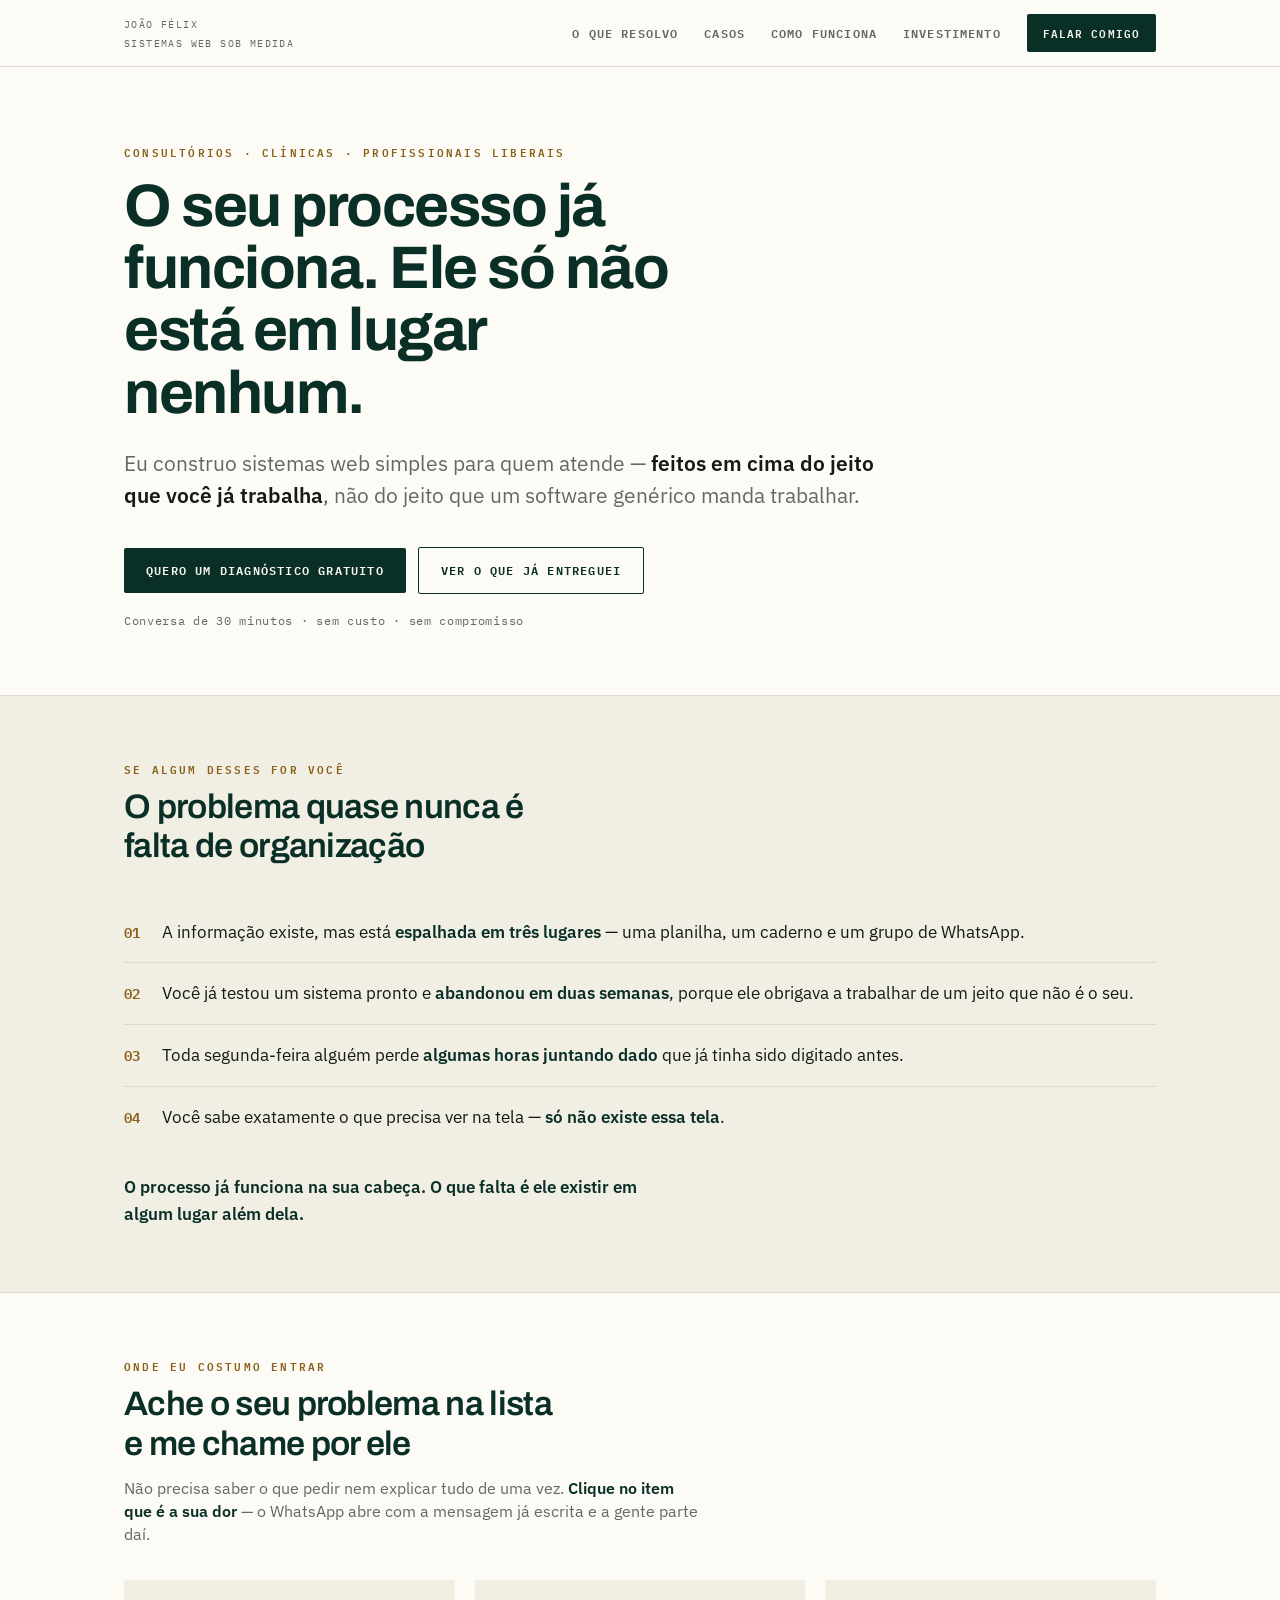
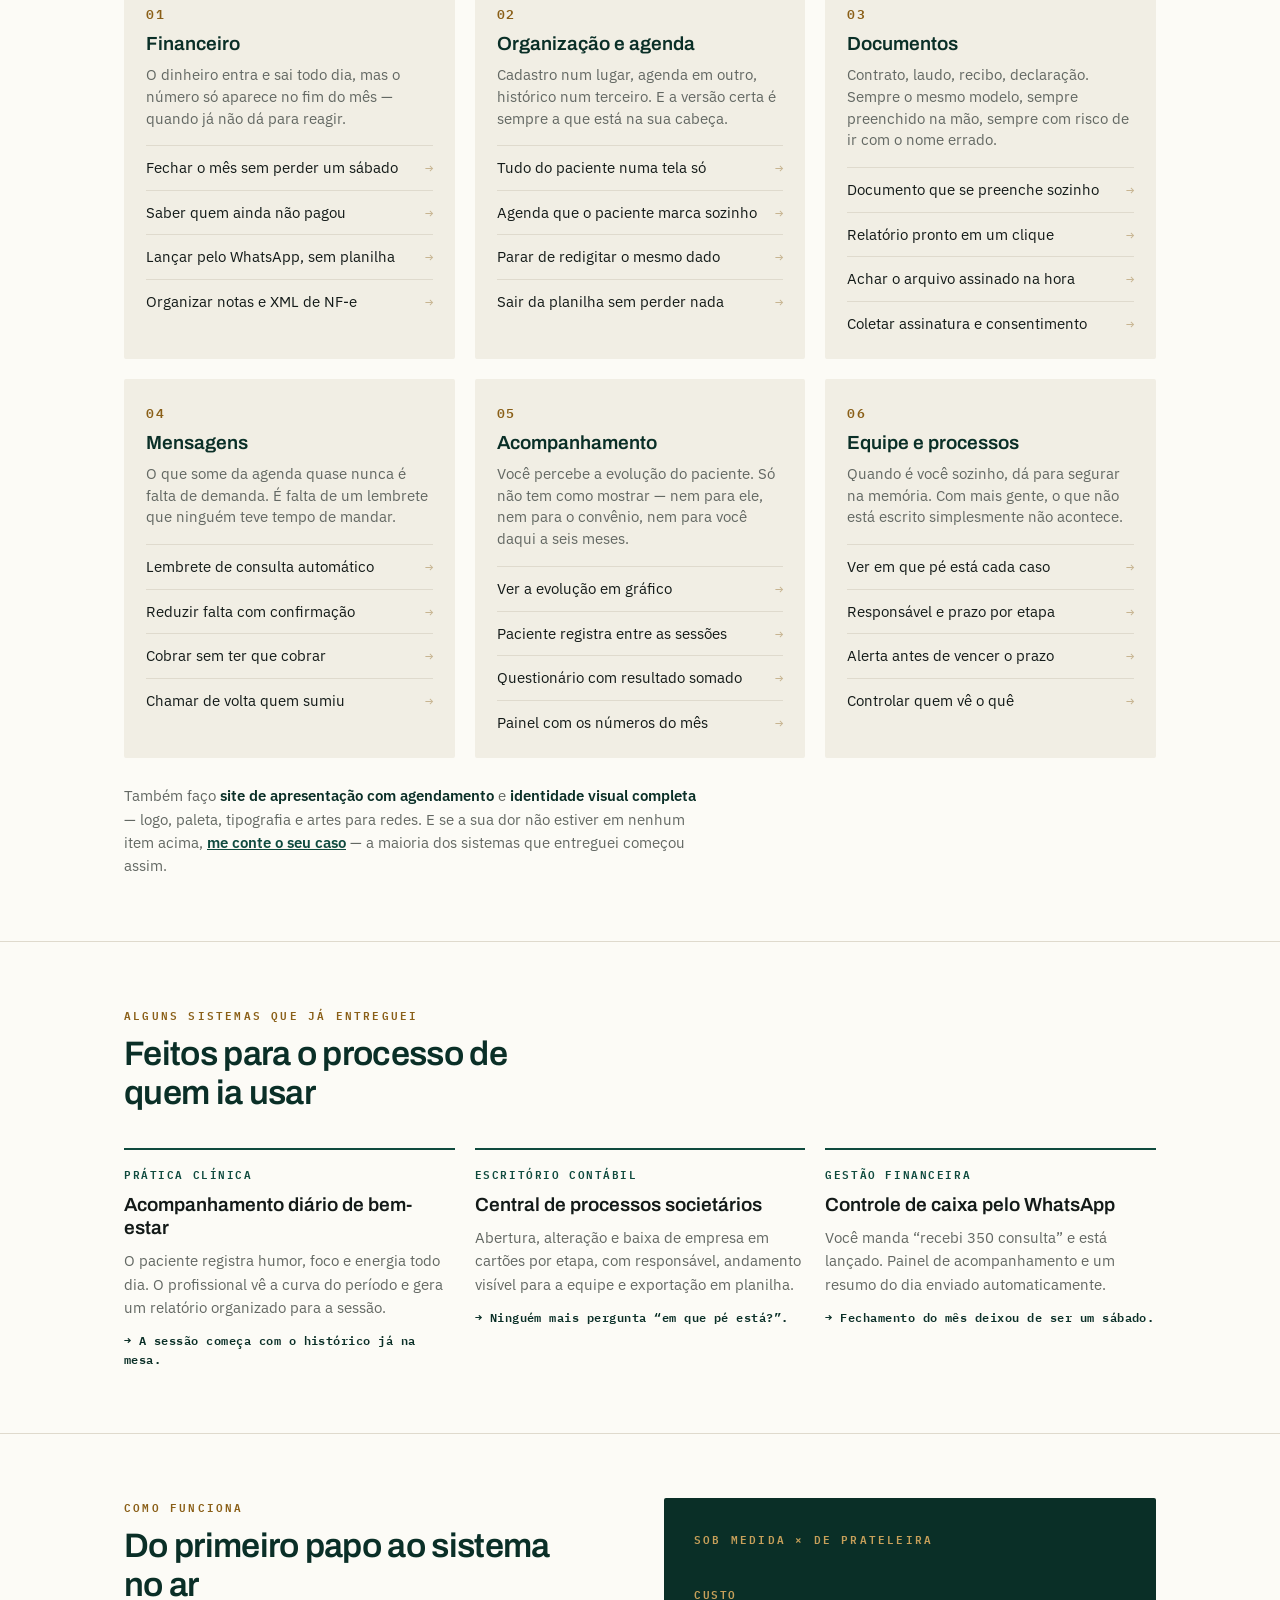
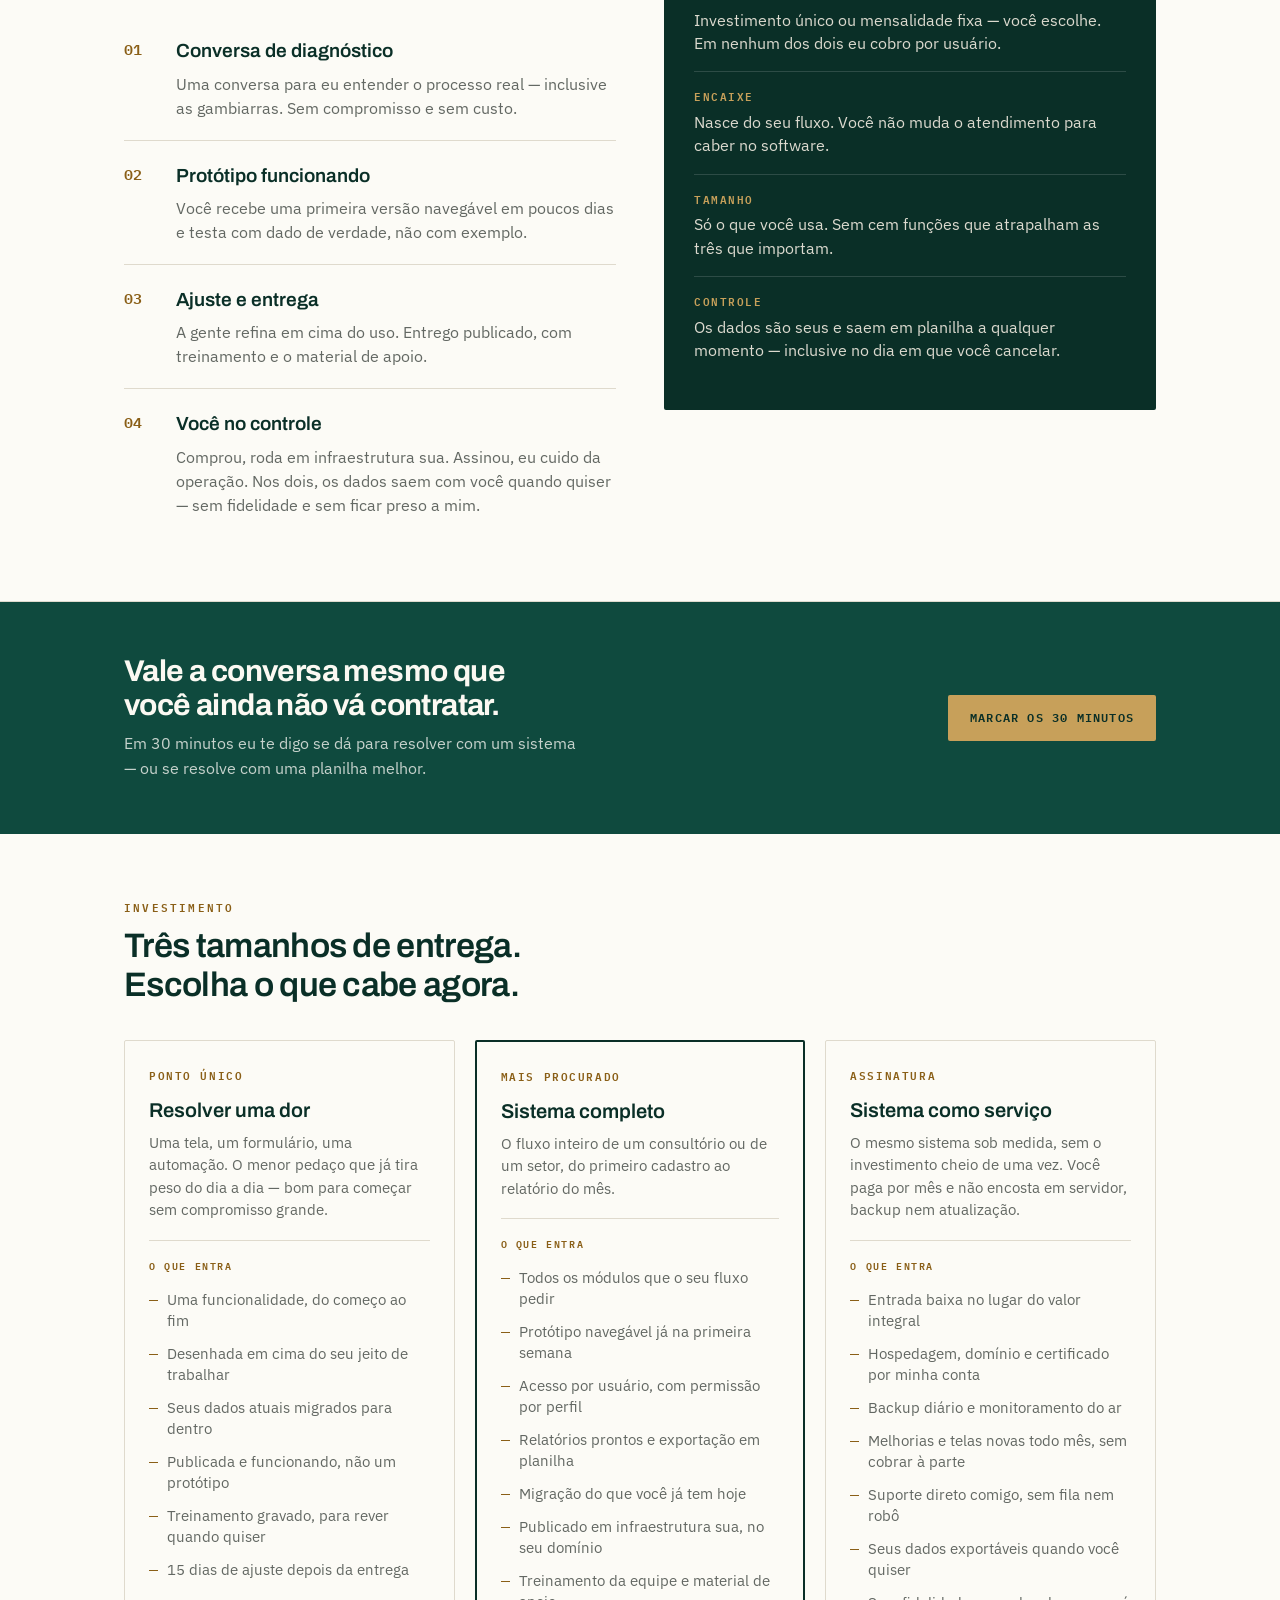
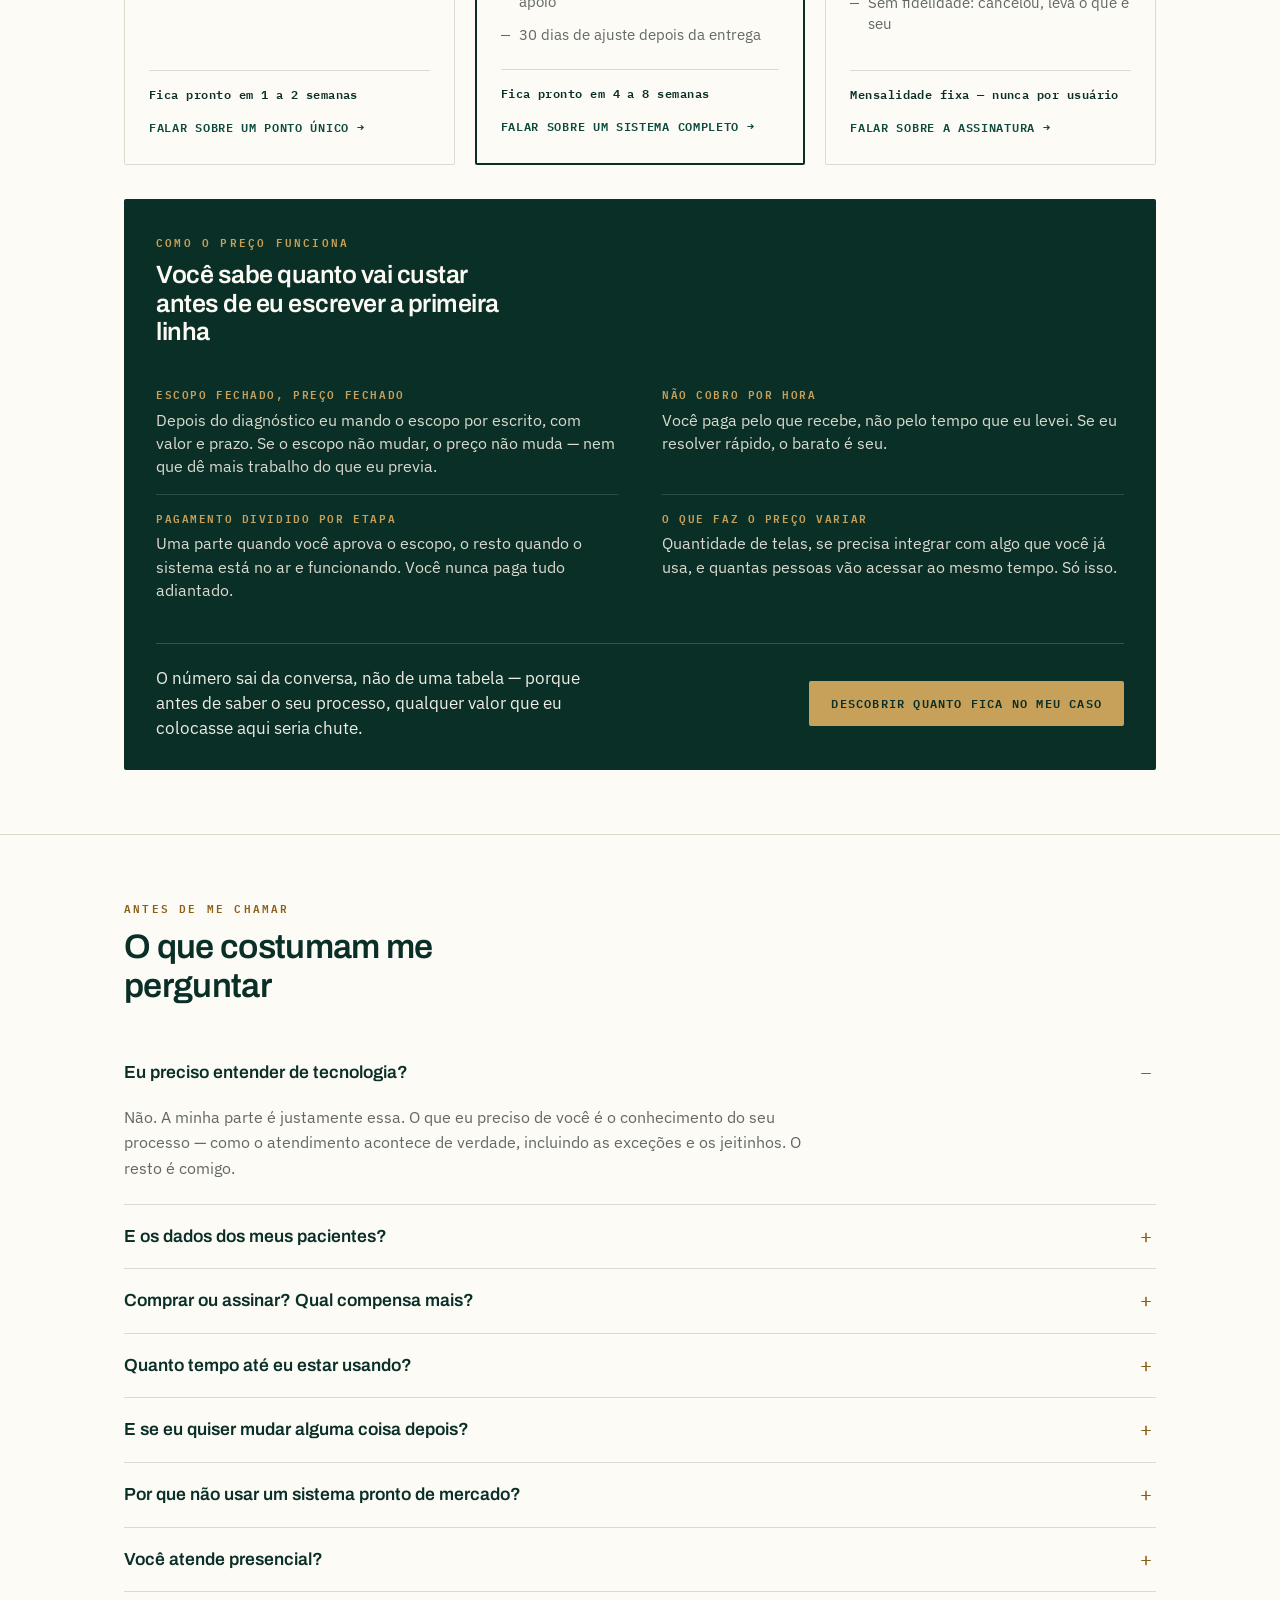
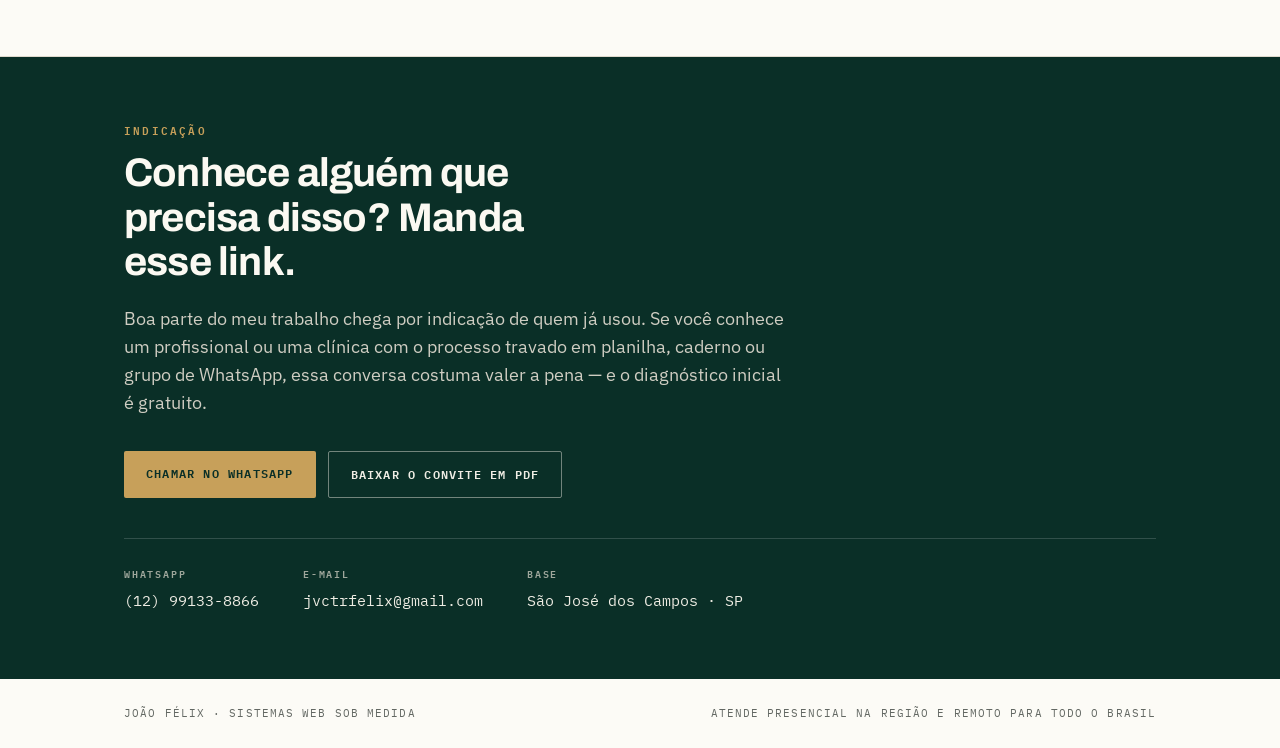
==== index.html @ cef838f1 "Escurece o ocre para os rótulos passarem no contraste mínimo O ocre #A8761F rendia 3.84:1 sobre o pa" ====
<!DOCTYPE html>
<html lang="pt-BR">
<head>
<meta charset="utf-8">
<meta name="viewport" content="width=device-width, initial-scale=1">
<title>João Félix — Sistemas sob medida para consultórios e clínicas</title>
<meta name="description" content="Sistemas web simples e sob medida para profissionais liberais e clínicas: acompanhamento de pacientes, controle financeiro, automação de processos e presença digital.">
<meta property="og:title" content="O seu processo já funciona. Ele só não está em lugar nenhum.">
<meta property="og:description" content="Sistemas web sob medida para consultórios e clínicas — feitos em cima do jeito que você já trabalha.">
<meta property="og:type" content="website">
<meta name="theme-color" content="#0A2F27">
<link rel="preconnect" href="https://fonts.googleapis.com">
<link rel="preconnect" href="https://fonts.gstatic.com" crossorigin>
<link href="https://fonts.googleapis.com/css2?family=Archivo:wght@500;600;700&family=IBM+Plex+Mono:wght@400;600&family=IBM+Plex+Sans:ital,wght@0,400;0,500;0,600;1,400&display=swap" rel="stylesheet">

<!-- =========================================================
     EDITE APENAS ESTE BLOCO. Ele preenche nome, WhatsApp,
     e-mail e Instagram em toda a página de uma vez só.
     ========================================================= -->
<script>
const SITE = {
  nome:      "João Félix",
  whatsapp:  "5512991338866",          // só números: 55 + DDD + número
  email:     "jvctrfelix@gmail.com",
  instagram: "",                       // sem o @; deixe "" para não exibir
  cidade:    "São José dos Campos · SP",
  site:      "https://futuro.jvctrfelix.workers.dev",  // endereço público desta página

  // Preços. Deixe "" para não exibir valor nenhum (recomendado).
  // Se preencher, ex.: "R$ 2.500", vira "A partir de R$ 2.500" no card.
  precos: { 1: "", 2: "", 3: "" }
};
</script>

<style>
:root{
  --ink:#131A18; --pine:#0F4A3E; --pine-d:#0A2F27; --ochre:#8A5F17;
  --paper:#FCFBF6; --rule:#DFDACD; --mute:#636863; --wash:#F1EEE4;
  --disp:'Archivo',system-ui,sans-serif;
  --body:'IBM Plex Sans',system-ui,sans-serif;
  --mono:'IBM Plex Mono',ui-monospace,monospace;
}
*{box-sizing:border-box;margin:0;padding:0;}
html{scroll-behavior:smooth;-webkit-text-size-adjust:100%;scroll-padding-top:78px;}
body{font-family:var(--body);color:var(--ink);background:var(--paper);
  font-size:17px;line-height:1.6;-webkit-font-smoothing:antialiased;}
.wrap{max-width:1080px;margin:0 auto;padding:0 24px;}
.slab{font-family:var(--mono);font-size:11px;font-weight:600;letter-spacing:.2em;
  text-transform:uppercase;color:var(--ochre);}
a:focus-visible,button:focus-visible,summary:focus-visible{
  outline:2px solid var(--ochre);outline-offset:3px;border-radius:2px;}

/* ---------- topo ---------- */
.top{border-bottom:1px solid var(--rule);position:sticky;top:0;z-index:20;
  background:rgba(252,251,246,.94);backdrop-filter:blur(8px);}
.top .wrap{display:flex;justify-content:space-between;align-items:center;
  padding-top:14px;padding-bottom:14px;gap:16px;}
.brand{font-family:var(--disp);font-weight:700;font-size:18px;color:var(--pine-d);
  letter-spacing:-.01em;text-decoration:none;}
.brand span{display:block;font-family:var(--mono);font-size:10px;font-weight:400;
  letter-spacing:.14em;text-transform:uppercase;color:var(--mute);margin-top:3px;}
.nav{display:flex;align-items:center;gap:26px;}
.nav a.lnk{font-family:var(--mono);font-size:11.5px;font-weight:600;letter-spacing:.1em;
  text-transform:uppercase;color:var(--mute);text-decoration:none;transition:color .15s;}
.nav a.lnk:hover{color:var(--pine-d);}
@media (max-width:860px){.nav a.lnk{display:none;}}

.btn{display:inline-block;background:var(--pine-d);color:#F7F5EE;text-decoration:none;
  font-family:var(--mono);font-size:12px;font-weight:600;letter-spacing:.1em;text-transform:uppercase;
  padding:13px 22px;border-radius:2px;transition:background .15s;}
.btn:hover{background:var(--pine);}
.btn.sm{padding:10px 16px;font-size:11px;}
.btn.ghost{background:transparent;color:var(--pine-d);border:1.5px solid var(--pine-d);}
.btn.ghost:hover{background:var(--pine-d);color:#F7F5EE;}

/* ---------- hero ---------- */
.hero{padding:76px 0 64px;border-bottom:1px solid var(--rule);}
h1{font-family:var(--disp);font-weight:700;font-size:clamp(34px,6.2vw,60px);
  line-height:1.04;letter-spacing:-.025em;color:var(--pine-d);max-width:16ch;}
.lede{font-size:clamp(17px,2.2vw,21px);line-height:1.5;color:var(--mute);
  max-width:60ch;margin-top:24px;}
.lede b{color:var(--ink);font-weight:600;}
.hero .cta{margin-top:36px;display:flex;gap:12px;flex-wrap:wrap;align-items:center;}
.reassure{font-family:var(--mono);font-size:11.5px;letter-spacing:.06em;color:var(--mute);
  margin-top:18px;}

/* ---------- secoes ---------- */
section{padding:64px 0;border-bottom:1px solid var(--rule);}
.shead{margin-bottom:36px;}
.shead h2{font-family:var(--disp);font-weight:600;font-size:clamp(24px,3.4vw,34px);
  line-height:1.15;letter-spacing:-.02em;color:var(--pine-d);margin-top:10px;max-width:22ch;}

.grid{display:grid;gap:20px;}
.g4{grid-template-columns:repeat(4,1fr);}
.g3{grid-template-columns:repeat(3,1fr);}
.g2{grid-template-columns:1fr 1fr;gap:48px;}

/* ---------- dor / reconhecimento ---------- */
.pain{background:var(--wash);border-bottom:1px solid var(--rule);}
.pain ul{list-style:none;display:grid;gap:0;}
.pain li{display:flex;gap:16px;align-items:flex-start;padding:18px 0;
  border-bottom:1px solid var(--rule);font-size:16.5px;line-height:1.5;}
.pain li:last-child{border-bottom:none;}
.pain li b{color:var(--pine-d);font-weight:600;}
.pain .mark{font-family:var(--mono);font-size:14px;font-weight:600;color:var(--ochre);
  flex-shrink:0;width:22px;padding-top:1px;}
.pain .close{margin-top:26px;font-size:17px;color:var(--pine-d);font-weight:600;max-width:56ch;}

/* ---------- áreas ---------- */
.hint{font-size:15.5px;line-height:1.5;color:var(--mute);max-width:58ch;margin-top:-22px;
  margin-bottom:34px;}
.hint b{color:var(--pine-d);font-weight:600;}
.area{background:var(--wash);padding:24px 22px 14px;border-radius:2px;
  display:flex;flex-direction:column;}
.area .n{font-family:var(--mono);font-size:13px;font-weight:600;letter-spacing:.12em;color:var(--ochre);}
.area h3{font-family:var(--disp);font-weight:600;font-size:19px;line-height:1.2;
  margin:8px 0 8px;color:var(--pine-d);}
.area > p{font-size:14.5px;line-height:1.5;color:var(--mute);}
.area ul{list-style:none;margin-top:16px;}
.area li{border-top:1px solid var(--rule);}
.area li a{display:flex;justify-content:space-between;align-items:baseline;gap:12px;
  padding:11px 0;font-size:15px;line-height:1.4;color:var(--ink);text-decoration:none;
  transition:color .15s,padding-left .15s;}
.area li a .go{font-family:var(--mono);font-size:14px;color:var(--ochre);flex-shrink:0;
  opacity:.4;transition:opacity .15s;}
.area li a:hover{color:var(--pine);padding-left:5px;}
.area li a:hover .go{opacity:1;}

.case{border-top:2px solid var(--pine);padding-top:16px;}
.case .who{font-family:var(--mono);font-size:10.5px;font-weight:600;letter-spacing:.15em;
  text-transform:uppercase;color:var(--pine);}
.case h3{font-family:var(--disp);font-weight:600;font-size:19px;line-height:1.22;
  margin:10px 0 10px;color:var(--ink);}
.case p{font-size:15px;line-height:1.55;color:var(--mute);}
.case .out{margin-top:12px;font-family:var(--mono);font-size:12px;font-weight:600;
  letter-spacing:.04em;color:var(--pine-d);}

.step{display:flex;gap:18px;padding:20px 0;border-bottom:1px solid var(--rule);}
.step:last-child{border-bottom:none;}
.step .d{font-family:var(--mono);font-size:15px;font-weight:600;color:var(--ochre);
  flex-shrink:0;width:34px;padding-top:2px;}
.step h3{font-family:var(--disp);font-weight:600;font-size:19px;color:var(--pine-d);margin-bottom:5px;}
.step p{font-size:15.5px;line-height:1.55;color:var(--mute);}

.cmp{background:var(--pine-d);color:#EFEDE4;padding:32px 30px;border-radius:2px;align-self:start;}
.cmp .slab{color:#C7A05A;}
.cmp .row{padding:16px 0;border-bottom:1px solid rgba(255,255,255,.14);}
.cmp .row:last-child{border-bottom:none;}
.cmp .k{font-family:var(--mono);font-size:10.5px;font-weight:600;letter-spacing:.15em;
  text-transform:uppercase;color:#C7A05A;margin-bottom:6px;}
.cmp .v{font-size:15.5px;line-height:1.5;color:#DCDACF;}
.cmp .top-note{margin-bottom:22px;}

/* ---------- investimento ---------- */
.tier{border:1.5px solid var(--rule);border-radius:2px;padding:26px 24px 28px;
  display:flex;flex-direction:column;background:var(--paper);}
.tier.mid{border-color:var(--pine-d);border-width:2px;}
.tier .tag{font-family:var(--mono);font-size:10.5px;font-weight:600;letter-spacing:.15em;
  text-transform:uppercase;color:var(--ochre);}
.tier h3{font-family:var(--disp);font-weight:600;font-size:20px;color:var(--pine-d);margin:10px 0 6px;}
.tier .price{font-family:var(--disp);font-weight:700;font-size:26px;color:var(--ink);
  letter-spacing:-.02em;margin:14px 0 4px;}
.tier .price small{display:block;font-family:var(--mono);font-size:11px;font-weight:400;
  letter-spacing:.08em;text-transform:uppercase;color:var(--mute);margin-bottom:6px;}
.tier .entra{font-family:var(--mono);font-size:10px;font-weight:600;letter-spacing:.16em;
  text-transform:uppercase;color:var(--ochre);margin-top:18px;padding-top:16px;
  border-top:1px solid var(--rule);}
.tier ul{list-style:none;margin:10px 0 18px;}
.tier li{font-size:14.5px;line-height:1.45;color:var(--mute);padding:6px 0 6px 18px;position:relative;}
.tier li::before{content:"—";position:absolute;left:0;color:var(--ochre);font-family:var(--mono);}
.tier p.sub{font-size:15px;line-height:1.5;color:var(--mute);}
.tier .prazo{margin-top:auto;padding-top:14px;border-top:1px solid var(--rule);
  font-family:var(--mono);font-size:11.5px;letter-spacing:.04em;color:var(--pine-d);font-weight:600;}
.tier .peca{margin-top:14px;font-family:var(--mono);font-size:11.5px;font-weight:600;
  letter-spacing:.06em;text-transform:uppercase;color:var(--pine);text-decoration:none;
  display:inline-flex;gap:7px;align-items:center;transition:gap .15s;}
.tier .peca:hover{gap:12px;}

/* como o preço funciona */
.como{background:var(--pine-d);color:#EFEDE4;border-radius:2px;padding:34px 32px 30px;margin-top:34px;}
.como .slab{color:#C7A05A;}
.como h3{font-family:var(--disp);font-weight:600;font-size:clamp(20px,2.6vw,25px);
  line-height:1.15;letter-spacing:-.02em;color:#FBF9F2;margin:10px 0 24px;max-width:26ch;}
.como .rows{display:grid;grid-template-columns:1fr 1fr;gap:0 44px;}
.como .row{padding:15px 0;border-bottom:1px solid rgba(255,255,255,.14);}
.como .rows .row:nth-last-child(-n+2){border-bottom:none;}
.como .k{font-family:var(--mono);font-size:10.5px;font-weight:600;letter-spacing:.15em;
  text-transform:uppercase;color:#C7A05A;margin-bottom:6px;}
.como .v{font-size:15.5px;line-height:1.5;color:#DCDACF;}
.como .fecho{margin-top:26px;padding-top:22px;border-top:1px solid rgba(255,255,255,.18);
  display:flex;justify-content:space-between;align-items:center;gap:22px;flex-wrap:wrap;}
.como .fecho p{font-size:16.5px;line-height:1.5;color:#EFEDE4;max-width:46ch;}
.como .fecho .btn{background:#C7A05A;color:#0A2F27;flex-shrink:0;}
.como .fecho .btn:hover{background:#D9B879;}
@media (max-width:700px){
  .como .rows{grid-template-columns:1fr;}
  .como .rows .row:nth-last-child(-n+2){border-bottom:1px solid rgba(255,255,255,.14);}
  .como .rows .row:last-child{border-bottom:none;}
}
.note{margin-top:26px;font-size:15px;line-height:1.55;color:var(--mute);max-width:64ch;}
.note b{color:var(--pine-d);font-weight:600;}

/* ---------- faixa de CTA ---------- */
.band{background:var(--pine);color:#EFEDE4;border-bottom:none;padding:52px 0;}
.band .wrap{display:flex;justify-content:space-between;align-items:center;gap:28px;flex-wrap:wrap;}
.band h2{font-family:var(--disp);font-weight:700;font-size:clamp(22px,3.2vw,30px);
  line-height:1.15;letter-spacing:-.02em;color:#FBF9F2;max-width:24ch;}
.band p{font-size:16px;color:#C6D2CC;margin-top:8px;max-width:46ch;}
.band .btn{background:#C7A05A;color:#0A2F27;}
.band .btn:hover{background:#D9B879;}

/* ---------- faq ---------- */
.faq details{border-bottom:1px solid var(--rule);}
.faq summary{font-family:var(--disp);font-weight:600;font-size:17.5px;color:var(--pine-d);
  padding:20px 40px 20px 0;cursor:pointer;list-style:none;position:relative;line-height:1.35;}
.faq summary::-webkit-details-marker{display:none;}
.faq summary::after{content:"+";position:absolute;right:4px;top:18px;
  font-family:var(--mono);font-size:20px;font-weight:400;color:var(--ochre);}
.faq details[open] summary::after{content:"–";}
.faq .ans{padding:0 0 22px;font-size:16px;line-height:1.6;color:var(--mute);max-width:70ch;}

/* ---------- indicação ---------- */
.refer{background:var(--pine-d);color:#EFEDE4;border-bottom:none;}
.refer h2{font-family:var(--disp);font-weight:700;font-size:clamp(26px,4vw,40px);
  line-height:1.12;letter-spacing:-.02em;color:#FBF9F2;max-width:20ch;margin:12px 0 20px;}
.refer p{font-size:17.5px;line-height:1.6;color:#CFCDC2;max-width:60ch;}
.refer .slab{color:#C7A05A;}
.refer .cta{margin-top:34px;display:flex;gap:12px;flex-wrap:wrap;}
.refer .btn{background:#C7A05A;color:#0A2F27;}
.refer .btn:hover{background:#D9B879;}
.refer .btn.ghost{background:transparent;color:#EFEDE4;border-color:rgba(239,237,228,.45);}
.refer .btn.ghost:hover{background:#EFEDE4;color:var(--pine-d);}
.contacts{margin-top:40px;padding-top:26px;border-top:1px solid rgba(255,255,255,.16);
  display:flex;gap:44px;flex-wrap:wrap;}
.contacts div .k{font-family:var(--mono);font-size:10px;font-weight:600;letter-spacing:.18em;
  text-transform:uppercase;color:#9FA79C;margin-bottom:6px;}
.contacts div a,.contacts div span{font-family:var(--mono);font-size:15px;color:#EFEDE4;text-decoration:none;}
.contacts div a:hover{color:#C7A05A;}

footer{padding:26px 0;}
footer .wrap{display:flex;justify-content:space-between;gap:16px;flex-wrap:wrap;
  font-family:var(--mono);font-size:11px;letter-spacing:.1em;text-transform:uppercase;color:var(--mute);}

@media (max-width:900px){
  .g4,.g3{grid-template-columns:1fr 1fr;}
  .g2{grid-template-columns:1fr;gap:36px;}
}
@media (max-width:600px){
  body{font-size:16px;}
  .wrap{padding:0 18px;}
  .hero{padding:52px 0 44px;}
  section{padding:48px 0;}
  .g4,.g3{grid-template-columns:1fr;}
  .contacts{gap:26px;}
  .btn{width:100%;text-align:center;}
  .btn.sm{width:auto;}
  .top .wrap{padding-top:12px;padding-bottom:12px;}
}

/* ---------- versão impressa / PDF ---------- */
@media print{
  html{scroll-padding-top:0;}
  body{font-size:11pt;background:#fff;}
  .top,.band,.no-print{display:none !important;}
  section,.hero{padding:22pt 0;border-bottom:1px solid #ccc;}
  .area,.svc,.case,.tier,.step,.faq details{break-inside:avoid;}
  .area li a .go{display:none;}
  .refer,.cmp{background:#fff !important;color:#000 !important;}
  .refer h2,.refer p,.cmp .v,.contacts div a,.contacts div span{color:#000 !important;}
  .refer .slab,.cmp .slab,.cmp .k{color:#8a6218 !important;}
  .contacts{border-top:1px solid #ccc;}
  a{text-decoration:none;color:#000;}
  h1{font-size:26pt;}
  .g4,.g3{grid-template-columns:1fr 1fr;}
}
</style>
</head>
<body>

<header class="top">
  <div class="wrap">
    <a class="brand" href="#topo"><span data-site="nome">João Félix</span><span>Sistemas web sob medida</span></a>
    <nav class="nav">
      <a class="lnk" href="#servicos">O que resolvo</a>
      <a class="lnk" href="#casos">Casos</a>
      <a class="lnk" href="#processo">Como funciona</a>
      <a class="lnk" href="#investimento">Investimento</a>
      <a class="btn sm" data-wa="Olá! Vi o seu site e queria conversar sobre um sistema.">Falar comigo</a>
    </nav>
  </div>
</header>

<div class="hero" id="topo">
  <div class="wrap">
    <div class="slab">Consultórios · clínicas · profissionais liberais</div>
    <h1 style="margin-top:14px">O seu processo já funciona. Ele só não está em lugar nenhum.</h1>
    <p class="lede">Eu construo sistemas web simples para quem atende — <b>feitos em cima do jeito que você já trabalha</b>, não do jeito que um software genérico manda trabalhar.</p>
    <div class="cta">
      <a class="btn" data-wa="Olá! Queria agendar o diagnóstico gratuito.">Quero um diagnóstico gratuito</a>
      <a class="btn ghost" href="#casos">Ver o que já entreguei</a>
    </div>
    <p class="reassure">Conversa de 30 minutos · sem custo · sem compromisso</p>
  </div>
</div>

<section class="pain">
  <div class="wrap">
    <div class="shead">
      <div class="slab">Se algum desses for você</div>
      <h2>O problema quase nunca é falta de organização</h2>
    </div>
    <ul>
      <li><span class="mark">01</span><div>A informação existe, mas está <b>espalhada em três lugares</b> — uma planilha, um caderno e um grupo de WhatsApp.</div></li>
      <li><span class="mark">02</span><div>Você já testou um sistema pronto e <b>abandonou em duas semanas</b>, porque ele obrigava a trabalhar de um jeito que não é o seu.</div></li>
      <li><span class="mark">03</span><div>Toda segunda-feira alguém perde <b>algumas horas juntando dado</b> que já tinha sido digitado antes.</div></li>
      <li><span class="mark">04</span><div>Você sabe exatamente o que precisa ver na tela — <b>só não existe essa tela</b>.</div></li>
    </ul>
    <p class="close">O processo já funciona na sua cabeça. O que falta é ele existir em algum lugar além dela.</p>
  </div>
</section>

<section id="servicos">
  <div class="wrap">
    <div class="shead">
      <div class="slab">Onde eu costumo entrar</div>
      <h2>Ache o seu problema na lista e me chame por ele</h2>
    </div>
    <p class="hint">Não precisa saber o que pedir nem explicar tudo de uma vez. <b>Clique no item que é a sua dor</b> — o WhatsApp abre com a mensagem já escrita e a gente parte daí.</p>

    <div class="grid g3">
      <div class="area">
        <div class="n">01</div>
        <h3>Financeiro</h3>
        <p>O dinheiro entra e sai todo dia, mas o número só aparece no fim do mês — quando já não dá para reagir.</p>
        <ul>
          <li><a data-wa="Oi! Queria resolver o fechamento do mês — hoje me toma tempo demais.">Fechar o mês sem perder um sábado<span class="go">→</span></a></li>
          <li><a data-wa="Oi! Queria conseguir ver quem ainda não me pagou, sem caçar em planilha.">Saber quem ainda não pagou<span class="go">→</span></a></li>
          <li><a data-wa="Oi! Queria lançar entrada e saída pelo WhatsApp, sem abrir planilha.">Lançar pelo WhatsApp, sem planilha<span class="go">→</span></a></li>
          <li><a data-wa="Oi! Queria organizar as notas fiscais e os XMLs automaticamente.">Organizar notas e XML de NF-e<span class="go">→</span></a></li>
        </ul>
      </div>

      <div class="area">
        <div class="n">02</div>
        <h3>Organização e agenda</h3>
        <p>Cadastro num lugar, agenda em outro, histórico num terceiro. E a versão certa é sempre a que está na sua cabeça.</p>
        <ul>
          <li><a data-wa="Oi! Queria juntar cadastro, agenda e histórico num lugar só.">Tudo do paciente numa tela só<span class="go">→</span></a></li>
          <li><a data-wa="Oi! Queria uma agenda em que o próprio paciente marca o horário.">Agenda que o paciente marca sozinho<span class="go">→</span></a></li>
          <li><a data-wa="Oi! Queria parar de redigitar o mesmo dado em lugares diferentes.">Parar de redigitar o mesmo dado<span class="go">→</span></a></li>
          <li><a data-wa="Oi! Queria tirar meu controle da planilha sem perder o que já tenho.">Sair da planilha sem perder nada<span class="go">→</span></a></li>
        </ul>
      </div>

      <div class="area">
        <div class="n">03</div>
        <h3>Documentos</h3>
        <p>Contrato, laudo, recibo, declaração. Sempre o mesmo modelo, sempre preenchido na mão, sempre com risco de ir com o nome errado.</p>
        <ul>
          <li><a data-wa="Oi! Queria que meus documentos saíssem preenchidos automaticamente.">Documento que se preenche sozinho<span class="go">→</span></a></li>
          <li><a data-wa="Oi! Queria gerar relatório de evolução sem montar do zero toda vez.">Relatório pronto em um clique<span class="go">→</span></a></li>
          <li><a data-wa="Oi! Queria um lugar único pra guardar e achar documento assinado.">Achar o arquivo assinado na hora<span class="go">→</span></a></li>
          <li><a data-wa="Oi! Queria coletar assinatura e consentimento de forma digital.">Coletar assinatura e consentimento<span class="go">→</span></a></li>
        </ul>
      </div>

      <div class="area">
        <div class="n">04</div>
        <h3>Mensagens</h3>
        <p>O que some da agenda quase nunca é falta de demanda. É falta de um lembrete que ninguém teve tempo de mandar.</p>
        <ul>
          <li><a data-wa="Oi! Queria enviar lembrete de consulta automaticamente.">Lembrete de consulta automático<span class="go">→</span></a></li>
          <li><a data-wa="Oi! Queria reduzir as faltas com confirmação automática.">Reduzir falta com confirmação<span class="go">→</span></a></li>
          <li><a data-wa="Oi! Queria avisar quem está com pagamento em aberto, sem ter que cobrar na mão.">Cobrar sem ter que cobrar<span class="go">→</span></a></li>
          <li><a data-wa="Oi! Queria chamar de volta paciente que sumiu faz tempo.">Chamar de volta quem sumiu<span class="go">→</span></a></li>
        </ul>
      </div>

      <div class="area">
        <div class="n">05</div>
        <h3>Acompanhamento</h3>
        <p>Você percebe a evolução do paciente. Só não tem como mostrar — nem para ele, nem para o convênio, nem para você daqui a seis meses.</p>
        <ul>
          <li><a data-wa="Oi! Queria acompanhar a evolução do paciente ao longo do tempo.">Ver a evolução em gráfico<span class="go">→</span></a></li>
          <li><a data-wa="Oi! Queria que o paciente registrasse dados entre as sessões.">Paciente registra entre as sessões<span class="go">→</span></a></li>
          <li><a data-wa="Oi! Queria aplicar questionário ou escala e ver o resultado somado.">Questionário com resultado somado<span class="go">→</span></a></li>
          <li><a data-wa="Oi! Queria um painel com os números do meu consultório.">Painel com os números do mês<span class="go">→</span></a></li>
        </ul>
      </div>

      <div class="area">
        <div class="n">06</div>
        <h3>Equipe e processos</h3>
        <p>Quando é você sozinho, dá para segurar na memória. Com mais gente, o que não está escrito simplesmente não acontece.</p>
        <ul>
          <li><a data-wa="Oi! Queria ver em que pé está cada processo da minha equipe.">Ver em que pé está cada caso<span class="go">→</span></a></li>
          <li><a data-wa="Oi! Queria definir responsável e prazo pra cada etapa do processo.">Responsável e prazo por etapa<span class="go">→</span></a></li>
          <li><a data-wa="Oi! Queria receber alerta antes de vencer prazo importante.">Alerta antes de vencer o prazo<span class="go">→</span></a></li>
          <li><a data-wa="Oi! Queria controlar quem da equipe vê o quê.">Controlar quem vê o quê<span class="go">→</span></a></li>
        </ul>
      </div>
    </div>

    <p class="note">Também faço <b>site de apresentação com agendamento</b> e <b>identidade visual completa</b> — logo, paleta, tipografia e artes para redes. E se a sua dor não estiver em nenhum item acima, <a data-wa="Oi! Não achei a minha situação nos exemplos do site, queria te contar o meu caso." style="color:var(--pine);font-weight:600">me conte o seu caso</a> — a maioria dos sistemas que entreguei começou assim.</p>
  </div>
</section>

<section id="casos">
  <div class="wrap">
    <div class="shead">
      <div class="slab">Alguns sistemas que já entreguei</div>
      <h2>Feitos para o processo de quem ia usar</h2>
    </div>
    <div class="grid g3">
      <div class="case">
        <div class="who">Prática clínica</div>
        <h3>Acompanhamento diário de bem-estar</h3>
        <p>O paciente registra humor, foco e energia todo dia. O profissional vê a curva do período e gera um relatório organizado para a sessão.</p>
        <div class="out">→ A sessão começa com o histórico já na mesa.</div>
      </div>
      <div class="case">
        <div class="who">Escritório contábil</div>
        <h3>Central de processos societários</h3>
        <p>Abertura, alteração e baixa de empresa em cartões por etapa, com responsável, andamento visível para a equipe e exportação em planilha.</p>
        <div class="out">→ Ninguém mais pergunta “em que pé está?”.</div>
      </div>
      <div class="case">
        <div class="who">Gestão financeira</div>
        <h3>Controle de caixa pelo WhatsApp</h3>
        <p>Você manda “recebi 350 consulta” e está lançado. Painel de acompanhamento e um resumo do dia enviado automaticamente.</p>
        <div class="out">→ Fechamento do mês deixou de ser um sábado.</div>
      </div>
    </div>
  </div>
</section>

<section id="processo">
  <div class="wrap">
    <div class="grid g2">
      <div>
        <div class="shead" style="margin-bottom:12px">
          <div class="slab">Como funciona</div>
          <h2>Do primeiro papo ao sistema no ar</h2>
        </div>
        <div class="step"><div class="d">01</div><div><h3>Conversa de diagnóstico</h3><p>Uma conversa para eu entender o processo real — inclusive as gambiarras. Sem compromisso e sem custo.</p></div></div>
        <div class="step"><div class="d">02</div><div><h3>Protótipo funcionando</h3><p>Você recebe uma primeira versão navegável em poucos dias e testa com dado de verdade, não com exemplo.</p></div></div>
        <div class="step"><div class="d">03</div><div><h3>Ajuste e entrega</h3><p>A gente refina em cima do uso. Entrego publicado, com treinamento e o material de apoio.</p></div></div>
        <div class="step"><div class="d">04</div><div><h3>Você no controle</h3><p>Comprou, roda em infraestrutura sua. Assinou, eu cuido da operação. Nos dois, os dados saem com você quando quiser — sem fidelidade e sem ficar preso a mim.</p></div></div>
      </div>
      <div class="cmp">
        <div class="top-note"><div class="slab">Sob medida × de prateleira</div></div>
        <div class="row"><div class="k">Custo</div><div class="v">Investimento único ou mensalidade fixa — você escolhe. Em nenhum dos dois eu cobro por usuário.</div></div>
        <div class="row"><div class="k">Encaixe</div><div class="v">Nasce do seu fluxo. Você não muda o atendimento para caber no software.</div></div>
        <div class="row"><div class="k">Tamanho</div><div class="v">Só o que você usa. Sem cem funções que atrapalham as três que importam.</div></div>
        <div class="row"><div class="k">Controle</div><div class="v">Os dados são seus e saem em planilha a qualquer momento — inclusive no dia em que você cancelar.</div></div>
      </div>
    </div>
  </div>
</section>

<section class="band no-print">
  <div class="wrap">
    <div>
      <h2>Vale a conversa mesmo que você ainda não vá contratar.</h2>
      <p>Em 30 minutos eu te digo se dá para resolver com um sistema — ou se resolve com uma planilha melhor.</p>
    </div>
    <a class="btn" data-wa="Olá! Queria marcar os 30 minutos de diagnóstico.">Marcar os 30 minutos</a>
  </div>
</section>

<section id="investimento">
  <div class="wrap">
    <div class="shead">
      <div class="slab">Investimento</div>
      <h2>Três tamanhos de entrega. Escolha o que cabe agora.</h2>
    </div>
    <div class="grid g3">
      <div class="tier">
        <div class="tag">Ponto único</div>
        <h3>Resolver uma dor</h3>
        <p class="sub">Uma tela, um formulário, uma automação. O menor pedaço que já tira peso do dia a dia — bom para começar sem compromisso grande.</p>
        <div class="price" data-price="1" hidden></div>
        <div class="entra">O que entra</div>
        <ul>
          <li>Uma funcionalidade, do começo ao fim</li>
          <li>Desenhada em cima do seu jeito de trabalhar</li>
          <li>Seus dados atuais migrados para dentro</li>
          <li>Publicada e funcionando, não um protótipo</li>
          <li>Treinamento gravado, para rever quando quiser</li>
          <li>15 dias de ajuste depois da entrega</li>
        </ul>
        <div class="prazo">Fica pronto em 1 a 2 semanas</div>
        <a class="peca" data-wa="Oi! Queria resolver um ponto único primeiro. Posso te contar qual?">Falar sobre um ponto único →</a>
      </div>
      <div class="tier mid">
        <div class="tag">Mais procurado</div>
        <h3>Sistema completo</h3>
        <p class="sub">O fluxo inteiro de um consultório ou de um setor, do primeiro cadastro ao relatório do mês.</p>
        <div class="price" data-price="2" hidden></div>
        <div class="entra">O que entra</div>
        <ul>
          <li>Todos os módulos que o seu fluxo pedir</li>
          <li>Protótipo navegável já na primeira semana</li>
          <li>Acesso por usuário, com permissão por perfil</li>
          <li>Relatórios prontos e exportação em planilha</li>
          <li>Migração do que você já tem hoje</li>
          <li>Publicado em infraestrutura sua, no seu domínio</li>
          <li>Treinamento da equipe e material de apoio</li>
          <li>30 dias de ajuste depois da entrega</li>
        </ul>
        <div class="prazo">Fica pronto em 4 a 8 semanas</div>
        <a class="peca" data-wa="Oi! Queria um sistema completo. Posso te contar como funciona o meu atendimento?">Falar sobre um sistema completo →</a>
      </div>
      <div class="tier">
        <div class="tag">Assinatura</div>
        <h3>Sistema como serviço</h3>
        <p class="sub">O mesmo sistema sob medida, sem o investimento cheio de uma vez. Você paga por mês e não encosta em servidor, backup nem atualização.</p>
        <div class="price" data-price="3" hidden></div>
        <div class="entra">O que entra</div>
        <ul>
          <li>Entrada baixa no lugar do valor integral</li>
          <li>Hospedagem, domínio e certificado por minha conta</li>
          <li>Backup diário e monitoramento do ar</li>
          <li>Melhorias e telas novas todo mês, sem cobrar à parte</li>
          <li>Suporte direto comigo, sem fila nem robô</li>
          <li>Seus dados exportáveis quando você quiser</li>
          <li>Sem fidelidade: cancelou, leva o que é seu</li>
        </ul>
        <div class="prazo">Mensalidade fixa — nunca por usuário</div>
        <a class="peca" data-wa="Oi! Queria entender o modelo de assinatura, o sistema como serviço.">Falar sobre a assinatura →</a>
      </div>
    </div>

    <div class="como">
      <div class="slab">Como o preço funciona</div>
      <h3>Você sabe quanto vai custar antes de eu escrever a primeira linha</h3>
      <div class="rows">
        <div class="row">
          <div class="k">Escopo fechado, preço fechado</div>
          <div class="v">Depois do diagnóstico eu mando o escopo por escrito, com valor e prazo. Se o escopo não mudar, o preço não muda — nem que dê mais trabalho do que eu previa.</div>
        </div>
        <div class="row">
          <div class="k">Não cobro por hora</div>
          <div class="v">Você paga pelo que recebe, não pelo tempo que eu levei. Se eu resolver rápido, o barato é seu.</div>
        </div>
        <div class="row">
          <div class="k">Pagamento dividido por etapa</div>
          <div class="v">Uma parte quando você aprova o escopo, o resto quando o sistema está no ar e funcionando. Você nunca paga tudo adiantado.</div>
        </div>
        <div class="row">
          <div class="k">O que faz o preço variar</div>
          <div class="v">Quantidade de telas, se precisa integrar com algo que você já usa, e quantas pessoas vão acessar ao mesmo tempo. Só isso.</div>
        </div>
      </div>
      <div class="fecho">
        <p>O número sai da conversa, não de uma tabela — porque antes de saber o seu processo, qualquer valor que eu colocasse aqui seria chute.</p>
        <a class="btn" data-wa="Oi! Queria entender o investimento pro meu caso.">Descobrir quanto fica no meu caso</a>
      </div>
    </div>
  </div>
</section>

<section class="faq" id="faq">
  <div class="wrap">
    <div class="shead">
      <div class="slab">Antes de me chamar</div>
      <h2>O que costumam me perguntar</h2>
    </div>
    <details open>
      <summary>Eu preciso entender de tecnologia?</summary>
      <div class="ans">Não. A minha parte é justamente essa. O que eu preciso de você é o conhecimento do seu processo — como o atendimento acontece de verdade, incluindo as exceções e os jeitinhos. O resto é comigo.</div>
    </details>
    <details>
      <summary>E os dados dos meus pacientes?</summary>
      <div class="ans">Se você compra o sistema, ficam em uma conta sua, em infraestrutura sua. Na assinatura, ficam em infraestrutura que eu administro, com backup diário — e você exporta tudo a qualquer momento, inclusive no dia em que cancelar. Nos dois casos eu construo com acesso por usuário e registro de quem viu o quê, seguindo o que a LGPD exige para dado de saúde.</div>
    </details>
    <details>
      <summary>Comprar ou assinar? Qual compensa mais?</summary>
      <div class="ans">Compra, se você prefere resolver de uma vez e não quer depender de ninguém para manter o sistema no ar — o valor é maior no começo e acaba ali. Assinatura, se você prefere entrada baixa e não quer se preocupar com servidor, backup e atualização — sai mais barato agora e as melhorias já vêm incluídas. Na conversa eu faço a conta dos dois para o seu caso e te digo qual fecha melhor, mesmo quando a resposta é a que me paga menos.</div>
    </details>
    <details>
      <summary>Quanto tempo até eu estar usando?</summary>
      <div class="ans">Você vê um protótipo navegável em poucos dias. Um sistema completo costuma ficar pronto entre 4 e 8 semanas, e nesse meio-tempo você já usa as partes que foram entregues — não é tudo ou nada no fim.</div>
    </details>
    <details>
      <summary>E se eu quiser mudar alguma coisa depois?</summary>
      <div class="ans">Os 30 dias seguintes à entrega já incluem ajuste. Depois disso, dá para me chamar por demanda ou estar na assinatura, em que as melhorias do mês já entram sem cobrança à parte. Em nenhum dos casos você fica preso: os dados são seus, e na compra o código também — outro profissional consegue continuar.</div>
    </details>
    <details>
      <summary>Por que não usar um sistema pronto de mercado?</summary>
      <div class="ans">Se um pronto resolver, eu vou te dizer isso na primeira conversa — é mais barato e mais rápido. Sob medida compensa quando o seu jeito de trabalhar é o diferencial do seu atendimento e o software genérico te obriga a abrir mão dele.</div>
    </details>
    <details>
      <summary>Você atende presencial?</summary>
      <div class="ans">Presencial na região de <span data-site="cidade">São José dos Campos · SP</span> e remoto para todo o Brasil. Boa parte do trabalho acontece por videochamada e WhatsApp, com o protótipo aberto na tela.</div>
    </details>
  </div>
</section>

<section class="refer" id="contato">
  <div class="wrap">
    <div class="slab">Indicação</div>
    <h2>Conhece alguém que precisa disso? Manda esse link.</h2>
    <p>Boa parte do meu trabalho chega por indicação de quem já usou. Se você conhece um profissional ou uma clínica com o processo travado em planilha, caderno ou grupo de WhatsApp, essa conversa costuma valer a pena — e o diagnóstico inicial é gratuito.</p>
    <div class="cta no-print">
      <a class="btn" data-wa="Olá! Cheguei pelo seu site e queria conversar.">Chamar no WhatsApp</a>
      <a class="btn ghost" href="convite.pdf" download>Baixar o convite em PDF</a>
    </div>
    <div class="contacts">
      <div><div class="k">WhatsApp</div><a data-wa-link>—</a></div>
      <div><div class="k">E-mail</div><a data-mail>—</a></div>
      <div><div class="k">Instagram</div><a data-ig>—</a></div>
      <div><div class="k">Base</div><span data-site="cidade">São José dos Campos · SP</span></div>
    </div>
  </div>
</section>

<footer>
  <div class="wrap">
    <span><span data-site="nome">João Félix</span> · Sistemas web sob medida</span>
    <span>Atende presencial na região e remoto para todo o Brasil</span>
  </div>
</footer>

<script>
(function(){
  // nome, cidade e demais campos de texto
  document.querySelectorAll('[data-site]').forEach(function(el){
    var v = SITE[el.dataset.site];
    if(v) el.textContent = v;
  });

  // preço só aparece se você preencher; vazio não mostra slot nenhum
  document.querySelectorAll('[data-price]').forEach(function(el){
    var v = (SITE.precos || {})[el.dataset.price];
    if(!v) return;
    el.innerHTML = '<small>A partir de</small>' + v;
    el.hidden = false;
  });

  // botões de WhatsApp, cada um com a sua mensagem pronta
  var wa = String(SITE.whatsapp || '').replace(/\D/g,'');
  document.querySelectorAll('[data-wa]').forEach(function(a){
    a.href = 'https://wa.me/' + wa + '?text=' + encodeURIComponent(a.dataset.wa);
    a.target = '_blank'; a.rel = 'noopener';
  });
  document.querySelectorAll('[data-wa-link]').forEach(function(a){
    a.href = 'https://wa.me/' + wa;
    a.target = '_blank'; a.rel = 'noopener';
    a.textContent = wa.replace(/^55(\d{2})(\d{4,5})(\d{4})$/, '($1) $2-$3') || wa;
  });

  document.querySelectorAll('[data-mail]').forEach(function(a){
    a.href = 'mailto:' + SITE.email; a.textContent = SITE.email;
  });
  document.querySelectorAll('[data-ig]').forEach(function(a){
    if(!SITE.instagram){ a.parentNode.remove(); return; }   // sem perfil, sem a linha
    a.href = 'https://instagram.com/' + SITE.instagram; a.textContent = '@' + SITE.instagram;
    a.target = '_blank'; a.rel = 'noopener';
  });

  // título e og:title usam o nome configurado
  document.title = SITE.nome + ' — Sistemas sob medida para consultórios e clínicas';
})();
</script>

</body>
</html>
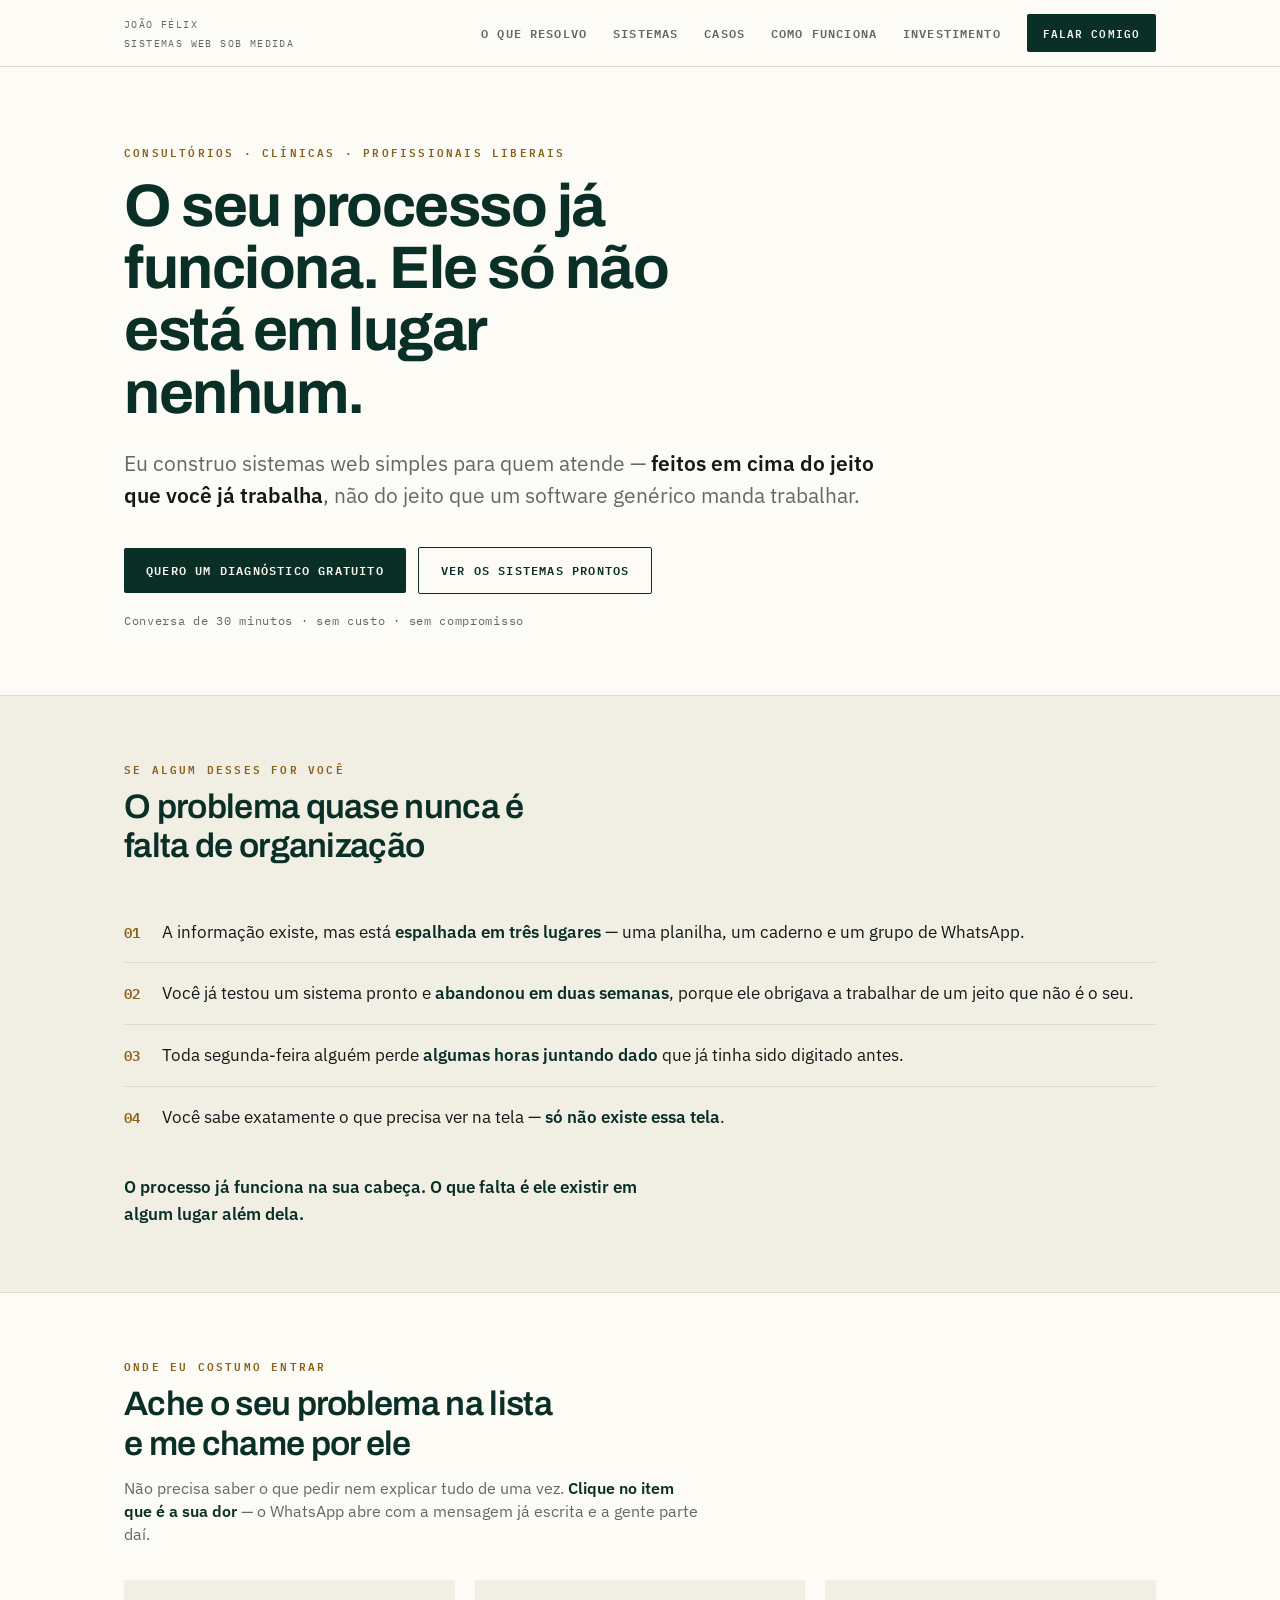
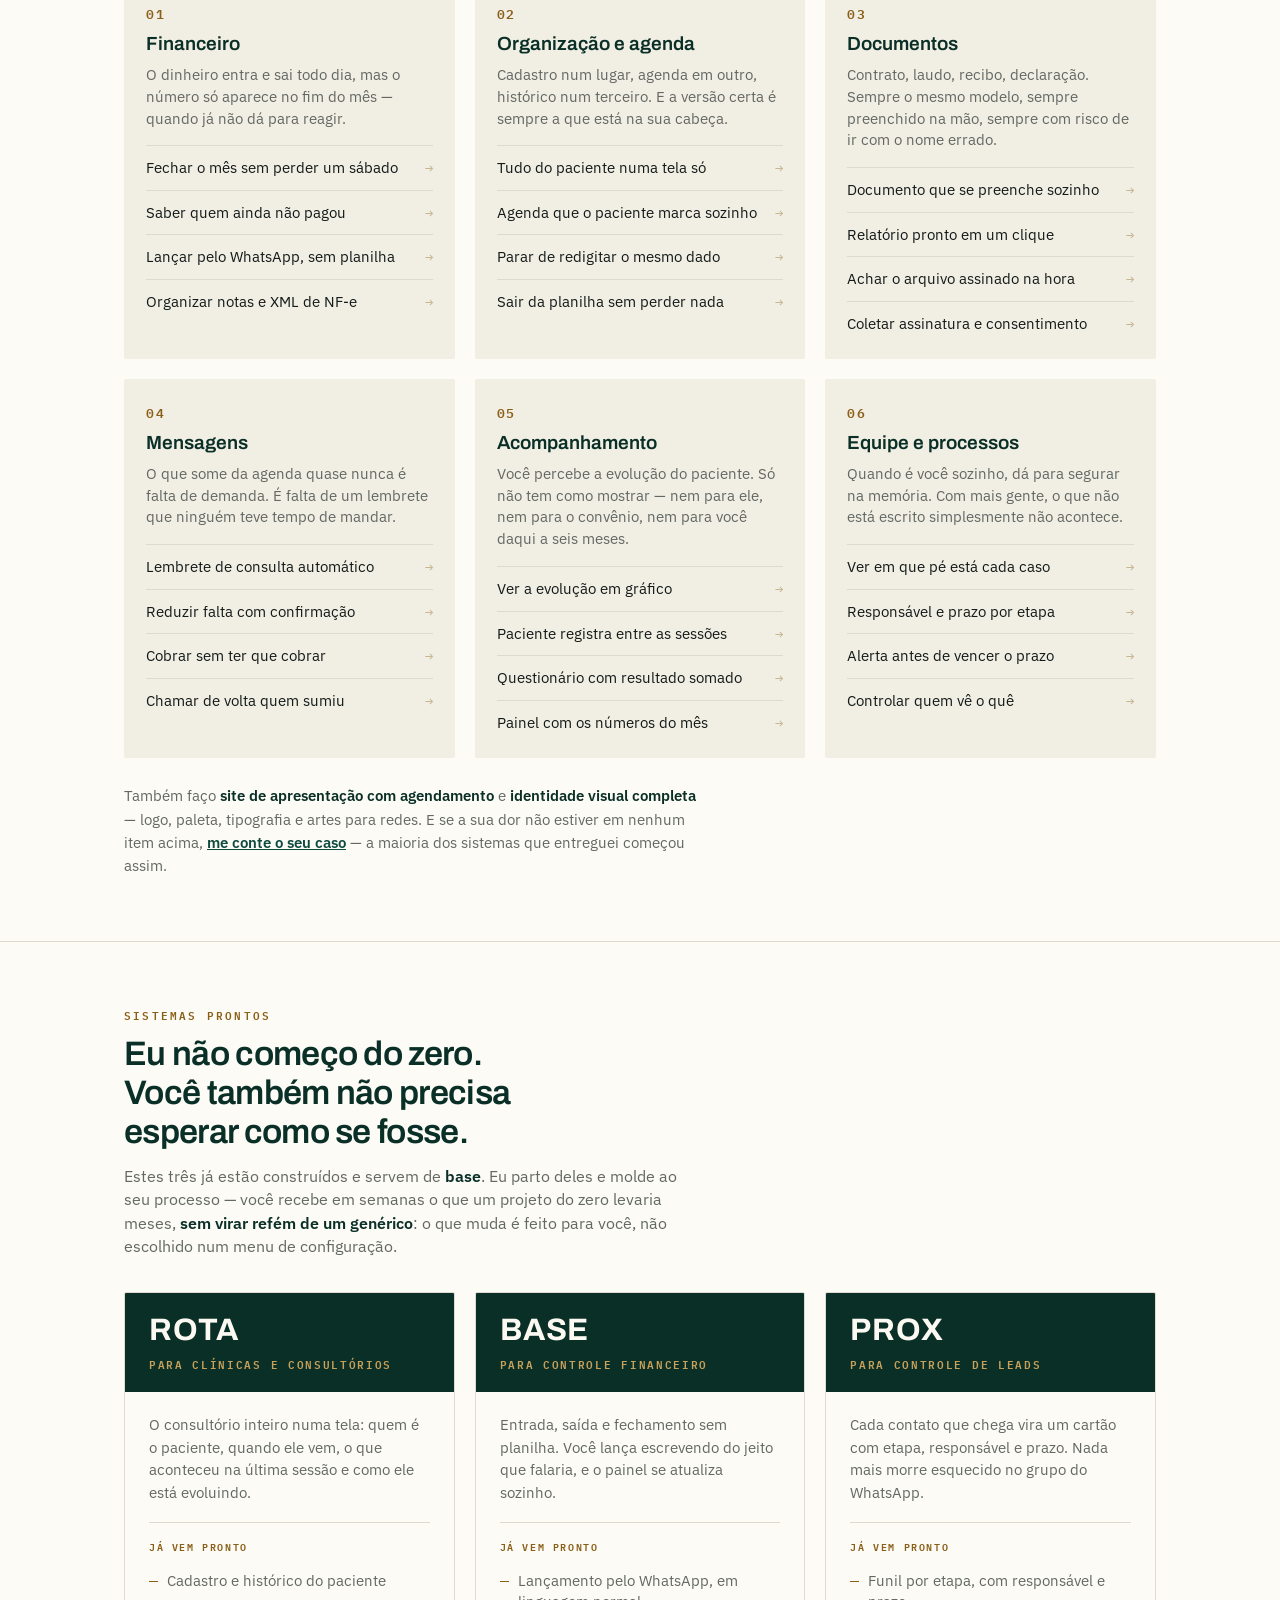
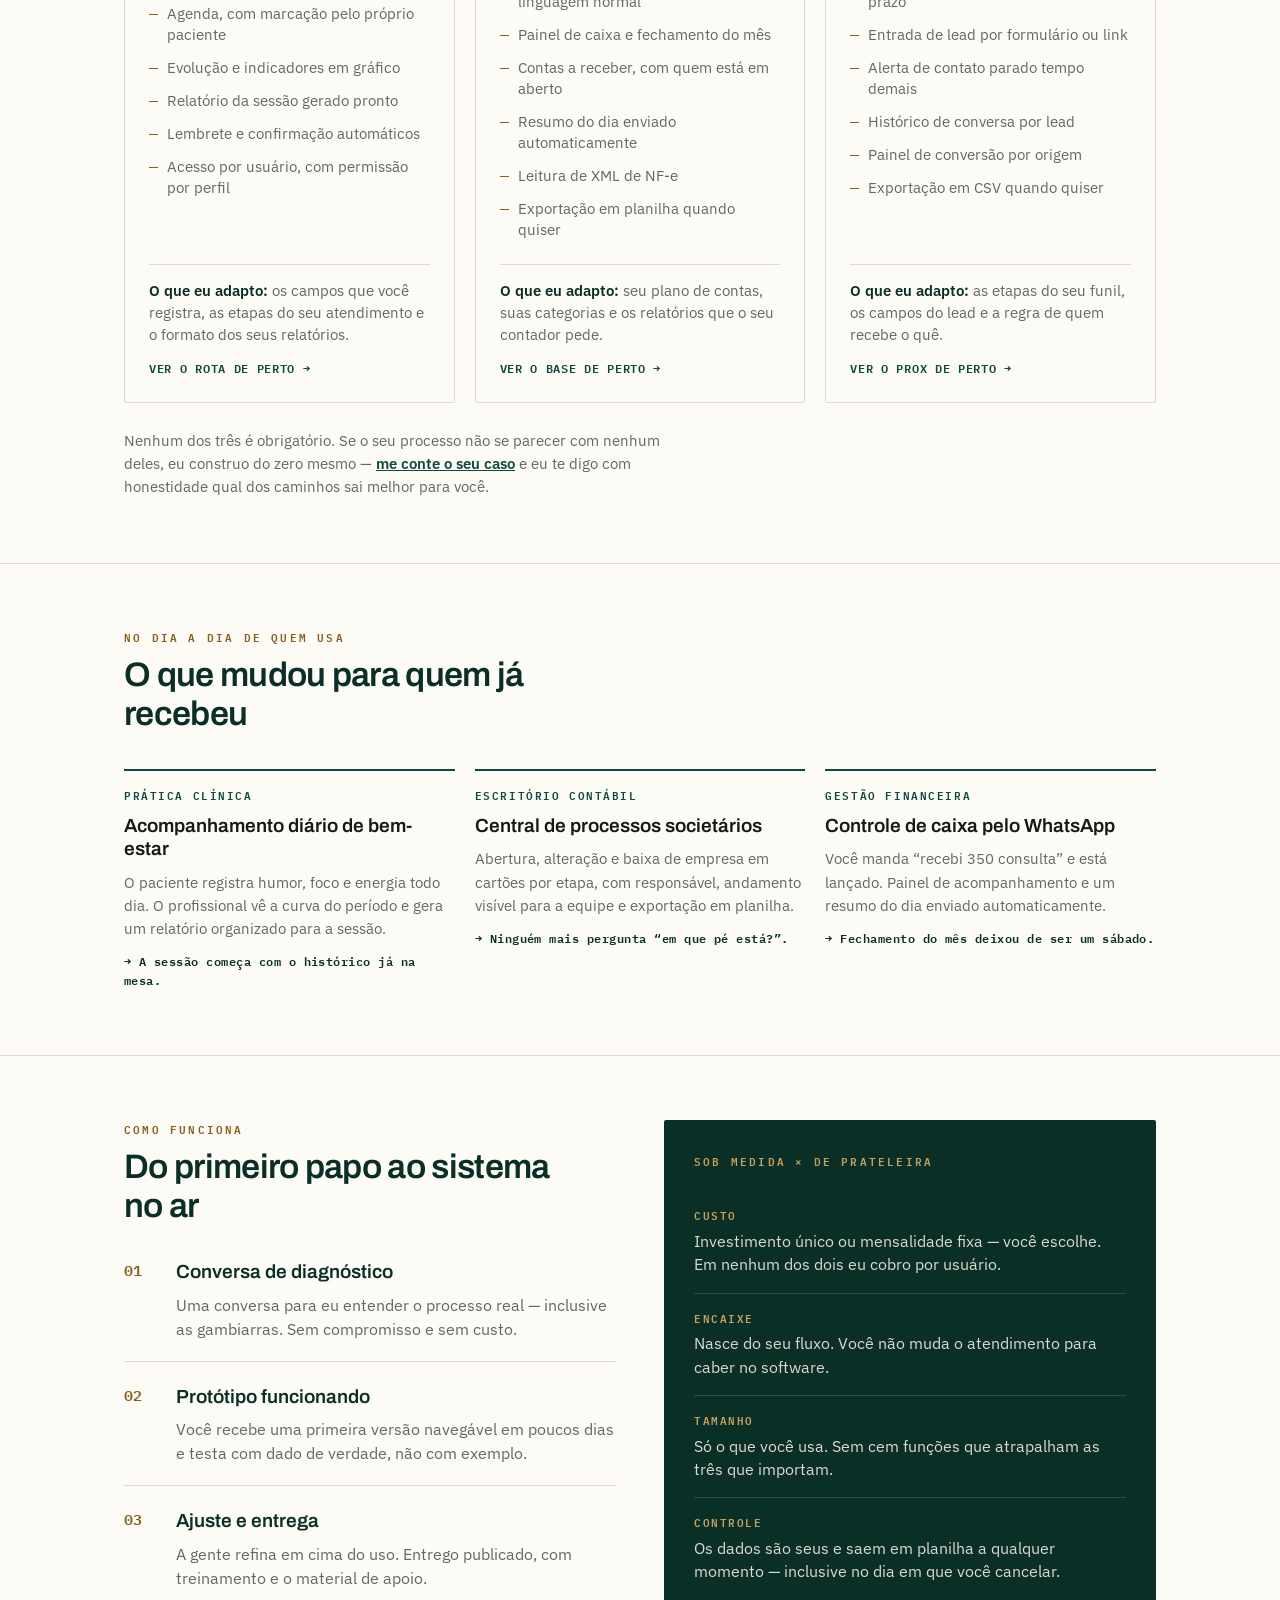
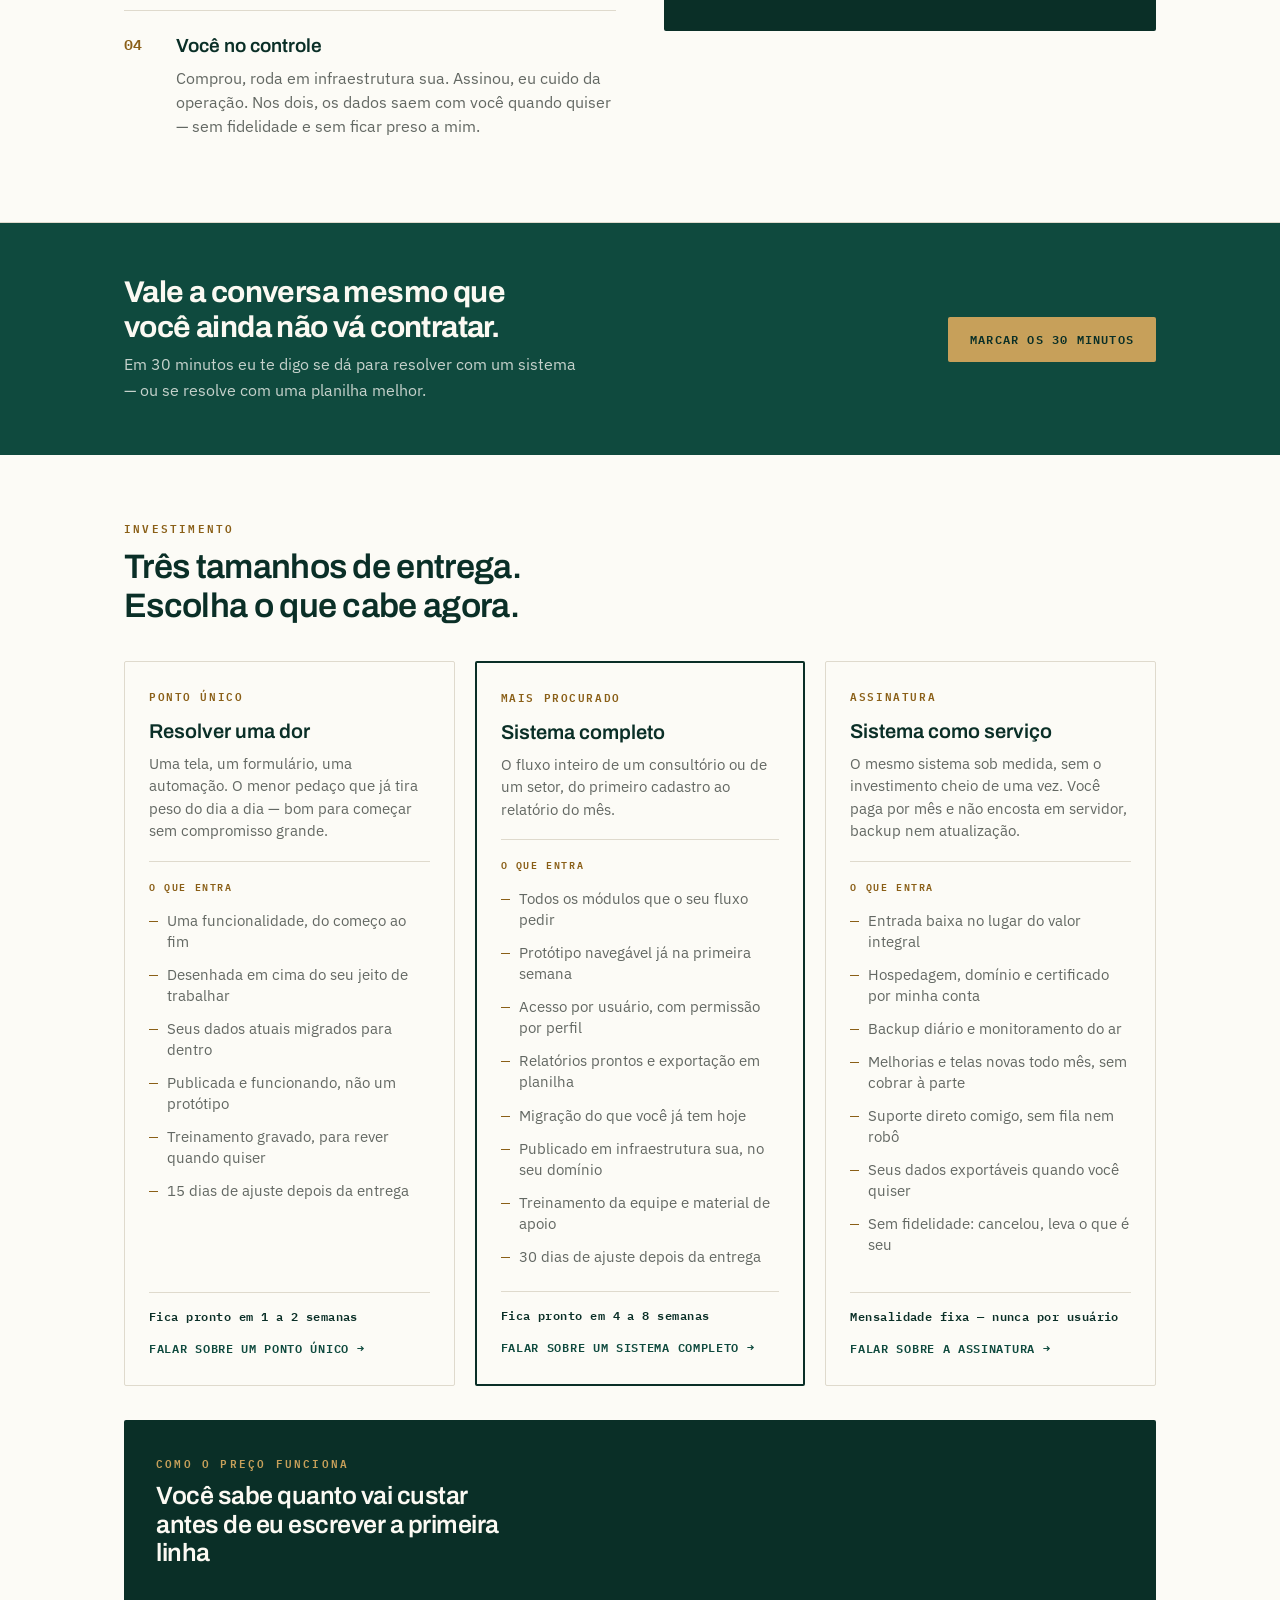
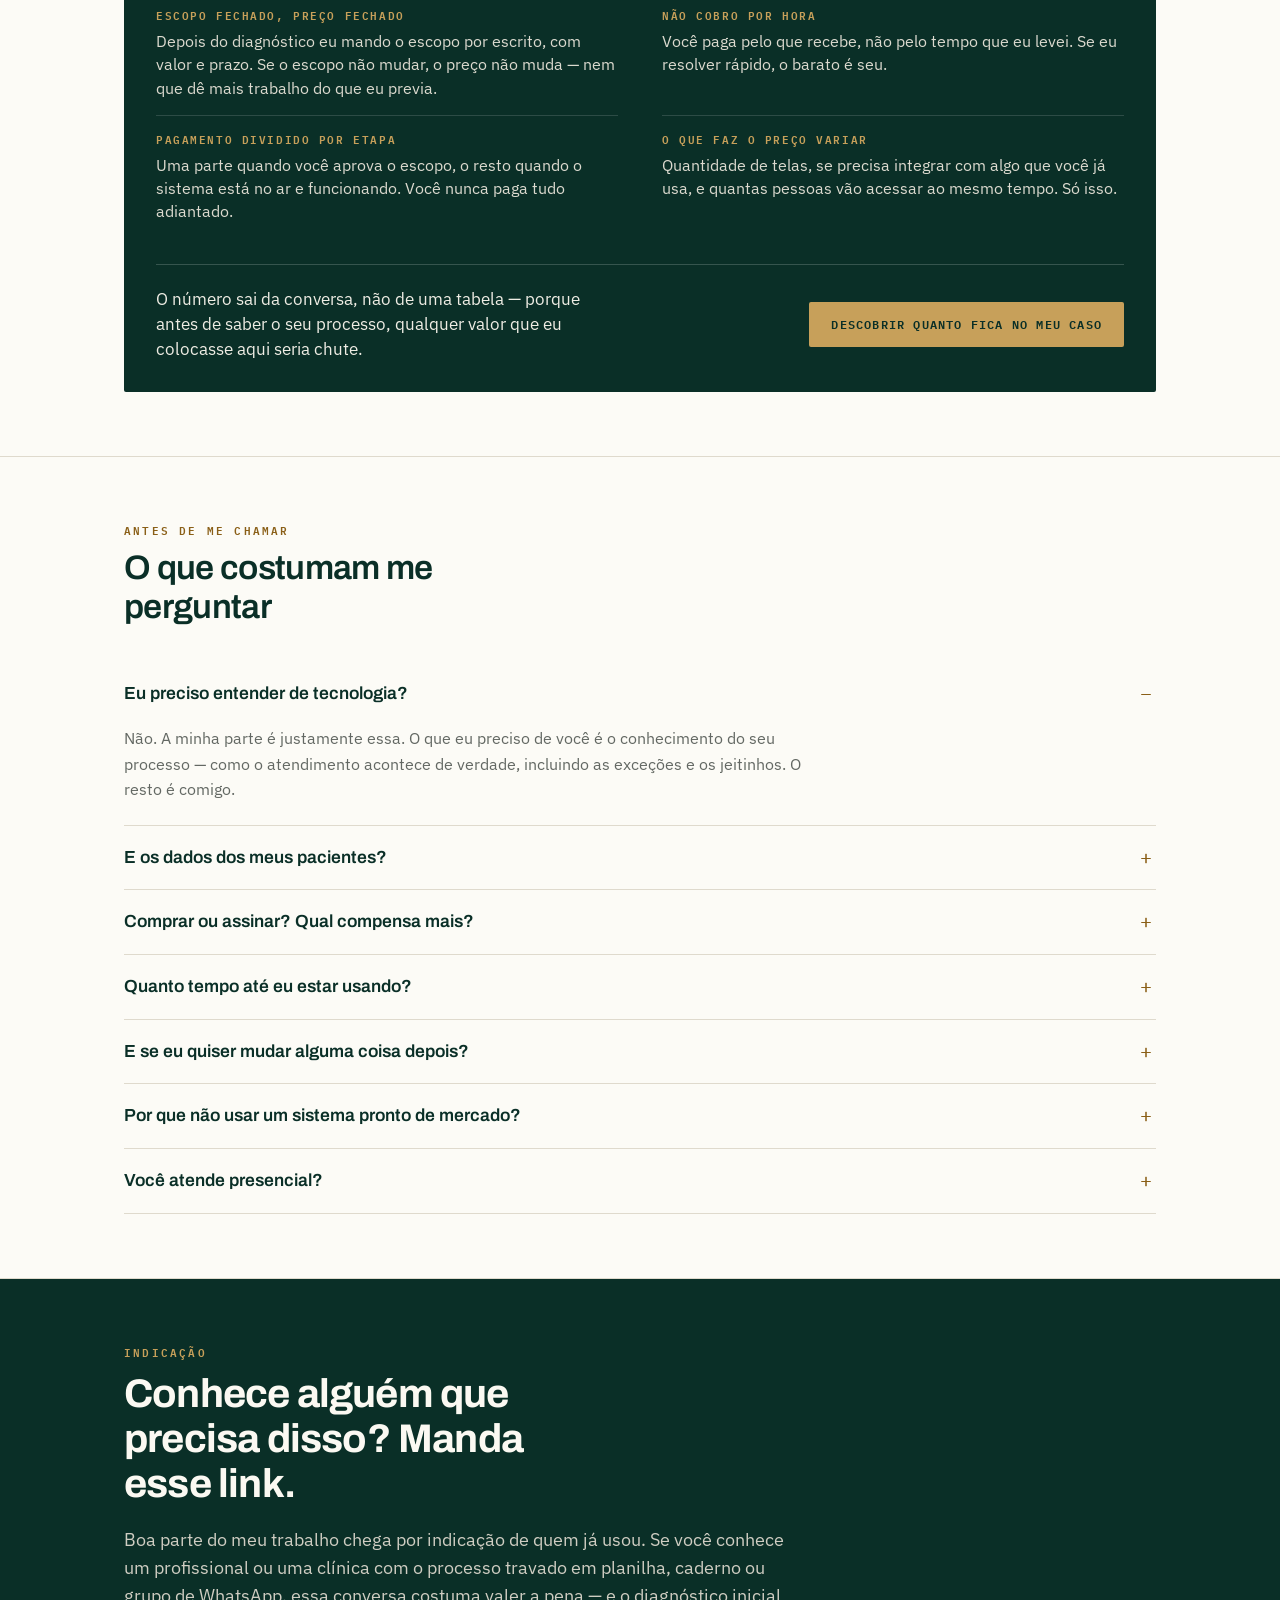
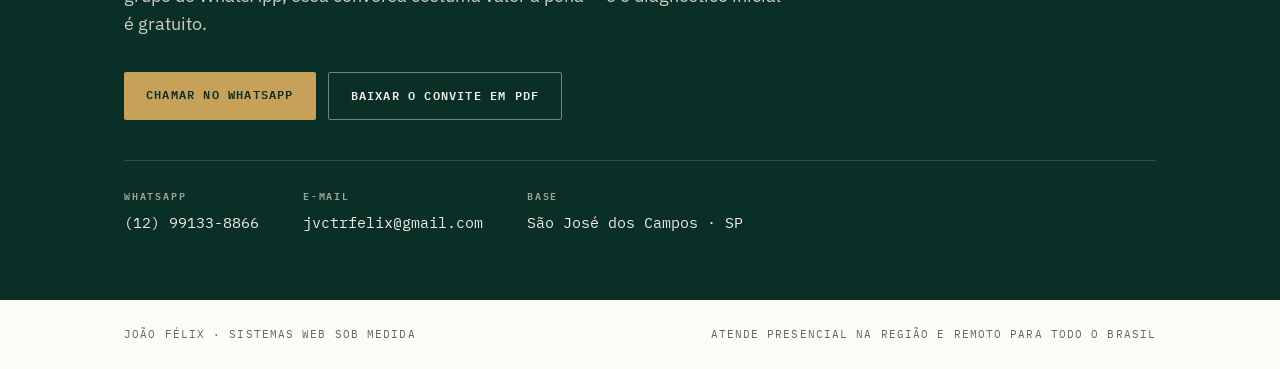
==== commit 205f220a: "Acrescenta a seção de sistemas prontos: ROTA, BASE e PROX Três produtos-base apresentados entre as á" ====
--- a/index.html
+++ b/index.html
@@ -171,10 +171,30 @@
 .tier p.sub{font-size:15px;line-height:1.5;color:var(--mute);}
 .tier .prazo{margin-top:auto;padding-top:14px;border-top:1px solid var(--rule);
   font-family:var(--mono);font-size:11.5px;letter-spacing:.04em;color:var(--pine-d);font-weight:600;}
-.tier .peca{margin-top:14px;font-family:var(--mono);font-size:11.5px;font-weight:600;
+.peca{margin-top:14px;font-family:var(--mono);font-size:11.5px;font-weight:600;
   letter-spacing:.06em;text-transform:uppercase;color:var(--pine);text-decoration:none;
   display:inline-flex;gap:7px;align-items:center;transition:gap .15s;}
-.tier .peca:hover{gap:12px;}
+.peca:hover{gap:12px;}
+
+/* ---------- sistemas prontos ---------- */
+.sis{border:1.5px solid var(--rule);border-radius:2px;overflow:hidden;
+  display:flex;flex-direction:column;background:var(--paper);}
+.sis .cabeca{background:var(--pine-d);padding:22px 24px 19px;}
+.sis .cod{font-family:var(--disp);font-weight:700;font-size:31px;line-height:1;
+  letter-spacing:.03em;color:#FBF9F2;}
+.sis .para{font-family:var(--mono);font-size:10.5px;font-weight:600;letter-spacing:.16em;
+  text-transform:uppercase;color:#C7A05A;margin-top:10px;}
+.sis .corpo{padding:22px 24px 24px;display:flex;flex-direction:column;flex:1;}
+.sis .corpo > p{font-size:15px;line-height:1.5;color:var(--mute);}
+.sis .pronto{font-family:var(--mono);font-size:10px;font-weight:600;letter-spacing:.16em;
+  text-transform:uppercase;color:var(--ochre);margin-top:18px;padding-top:15px;
+  border-top:1px solid var(--rule);}
+.sis ul{list-style:none;margin:10px 0 18px;}
+.sis li{font-size:14.5px;line-height:1.45;color:var(--mute);padding:6px 0 6px 18px;position:relative;}
+.sis li::before{content:"—";position:absolute;left:0;color:var(--ochre);font-family:var(--mono);}
+.sis .adapto{margin-top:auto;padding-top:15px;border-top:1px solid var(--rule);
+  font-size:14.5px;line-height:1.5;color:var(--mute);}
+.sis .adapto b{color:var(--pine-d);font-weight:600;}
 
 /* como o preço funciona */
 .como{background:var(--pine-d);color:#EFEDE4;border-radius:2px;padding:34px 32px 30px;margin-top:34px;}
@@ -282,6 +302,7 @@
     <a class="brand" href="#topo"><span data-site="nome">João Félix</span><span>Sistemas web sob medida</span></a>
     <nav class="nav">
       <a class="lnk" href="#servicos">O que resolvo</a>
+      <a class="lnk" href="#sistemas">Sistemas</a>
       <a class="lnk" href="#casos">Casos</a>
       <a class="lnk" href="#processo">Como funciona</a>
       <a class="lnk" href="#investimento">Investimento</a>
@@ -297,7 +318,7 @@
     <p class="lede">Eu construo sistemas web simples para quem atende — <b>feitos em cima do jeito que você já trabalha</b>, não do jeito que um software genérico manda trabalhar.</p>
     <div class="cta">
       <a class="btn" data-wa="Olá! Queria agendar o diagnóstico gratuito.">Quero um diagnóstico gratuito</a>
-      <a class="btn ghost" href="#casos">Ver o que já entreguei</a>
+      <a class="btn ghost" href="#sistemas">Ver os sistemas prontos</a>
     </div>
     <p class="reassure">Conversa de 30 minutos · sem custo · sem compromisso</p>
   </div>
@@ -405,11 +426,88 @@
   </div>
 </section>
 
+<section id="sistemas">
+  <div class="wrap">
+    <div class="shead">
+      <div class="slab">Sistemas prontos</div>
+      <h2>Eu não começo do zero. Você também não precisa esperar como se fosse.</h2>
+    </div>
+    <p class="hint">Estes três já estão construídos e servem de <b>base</b>. Eu parto deles e molde ao seu processo — você recebe em semanas o que um projeto do zero levaria meses, <b>sem virar refém de um genérico</b>: o que muda é feito para você, não escolhido num menu de configuração.</p>
+
+    <div class="grid g3">
+      <div class="sis">
+        <div class="cabeca">
+          <div class="cod">ROTA</div>
+          <div class="para">Para clínicas e consultórios</div>
+        </div>
+        <div class="corpo">
+          <p>O consultório inteiro numa tela: quem é o paciente, quando ele vem, o que aconteceu na última sessão e como ele está evoluindo.</p>
+          <div class="pronto">Já vem pronto</div>
+          <ul>
+            <li>Cadastro e histórico do paciente</li>
+            <li>Agenda, com marcação pelo próprio paciente</li>
+            <li>Evolução e indicadores em gráfico</li>
+            <li>Relatório da sessão gerado pronto</li>
+            <li>Lembrete e confirmação automáticos</li>
+            <li>Acesso por usuário, com permissão por perfil</li>
+          </ul>
+          <div class="adapto"><b>O que eu adapto:</b> os campos que você registra, as etapas do seu atendimento e o formato dos seus relatórios.</div>
+          <a class="peca" data-wa="Oi! Queria ver o ROTA, o sistema para clínicas.">Ver o ROTA de perto →</a>
+        </div>
+      </div>
+
+      <div class="sis">
+        <div class="cabeca">
+          <div class="cod">BASE</div>
+          <div class="para">Para controle financeiro</div>
+        </div>
+        <div class="corpo">
+          <p>Entrada, saída e fechamento sem planilha. Você lança escrevendo do jeito que falaria, e o painel se atualiza sozinho.</p>
+          <div class="pronto">Já vem pronto</div>
+          <ul>
+            <li>Lançamento pelo WhatsApp, em linguagem normal</li>
+            <li>Painel de caixa e fechamento do mês</li>
+            <li>Contas a receber, com quem está em aberto</li>
+            <li>Resumo do dia enviado automaticamente</li>
+            <li>Leitura de XML de NF-e</li>
+            <li>Exportação em planilha quando quiser</li>
+          </ul>
+          <div class="adapto"><b>O que eu adapto:</b> seu plano de contas, suas categorias e os relatórios que o seu contador pede.</div>
+          <a class="peca" data-wa="Oi! Queria ver o BASE, o sistema de finanças.">Ver o BASE de perto →</a>
+        </div>
+      </div>
+
+      <div class="sis">
+        <div class="cabeca">
+          <div class="cod">PROX</div>
+          <div class="para">Para controle de leads</div>
+        </div>
+        <div class="corpo">
+          <p>Cada contato que chega vira um cartão com etapa, responsável e prazo. Nada mais morre esquecido no grupo do WhatsApp.</p>
+          <div class="pronto">Já vem pronto</div>
+          <ul>
+            <li>Funil por etapa, com responsável e prazo</li>
+            <li>Entrada de lead por formulário ou link</li>
+            <li>Alerta de contato parado tempo demais</li>
+            <li>Histórico de conversa por lead</li>
+            <li>Painel de conversão por origem</li>
+            <li>Exportação em CSV quando quiser</li>
+          </ul>
+          <div class="adapto"><b>O que eu adapto:</b> as etapas do seu funil, os campos do lead e a regra de quem recebe o quê.</div>
+          <a class="peca" data-wa="Oi! Queria ver o PROX, o sistema de controle de leads.">Ver o PROX de perto →</a>
+        </div>
+      </div>
+    </div>
+
+    <p class="note">Nenhum dos três é obrigatório. Se o seu processo não se parecer com nenhum deles, eu construo do zero mesmo — <a data-wa="Oi! Acho que o meu caso não encaixa no ROTA, BASE nem PROX. Posso te contar?" style="color:var(--pine);font-weight:600">me conte o seu caso</a> e eu te digo com honestidade qual dos caminhos sai melhor para você.</p>
+  </div>
+</section>
+
 <section id="casos">
   <div class="wrap">
     <div class="shead">
-      <div class="slab">Alguns sistemas que já entreguei</div>
-      <h2>Feitos para o processo de quem ia usar</h2>
+      <div class="slab">No dia a dia de quem usa</div>
+      <h2>O que mudou para quem já recebeu</h2>
     </div>
     <div class="grid g3">
       <div class="case">
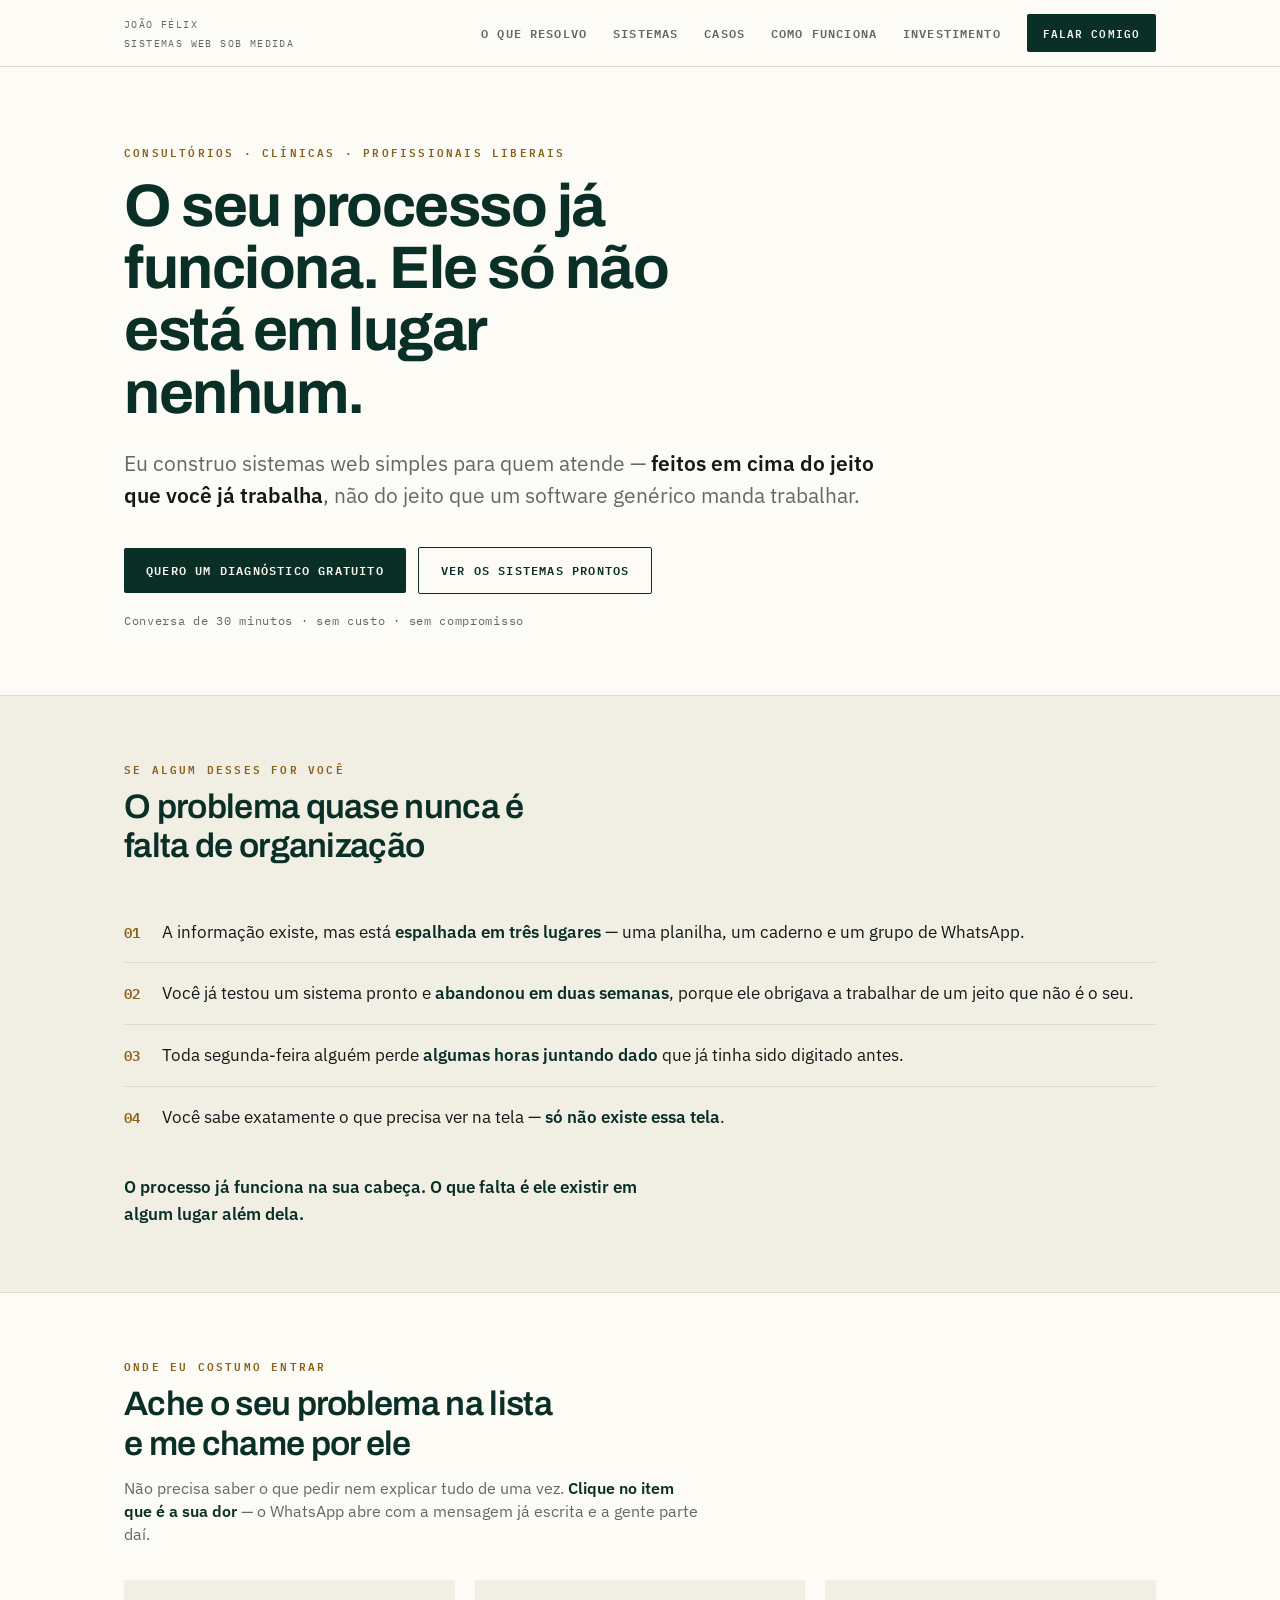
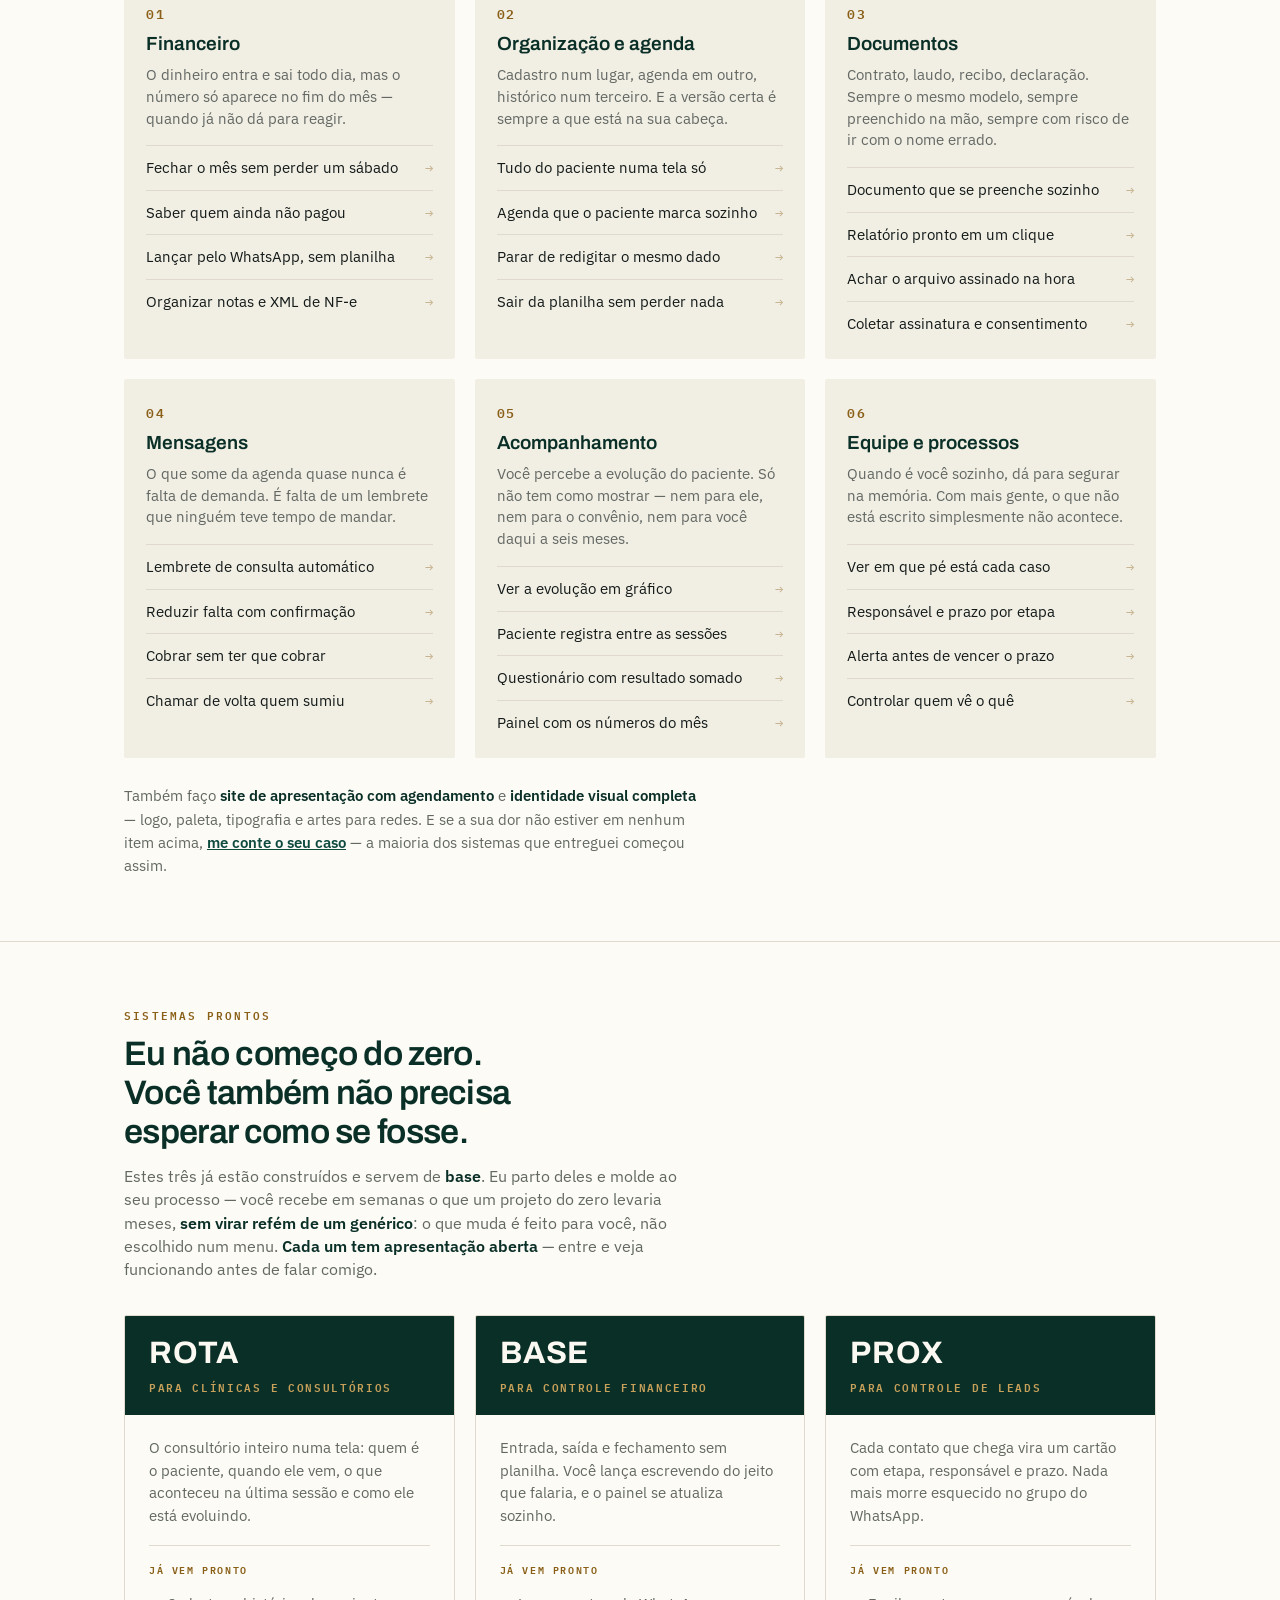
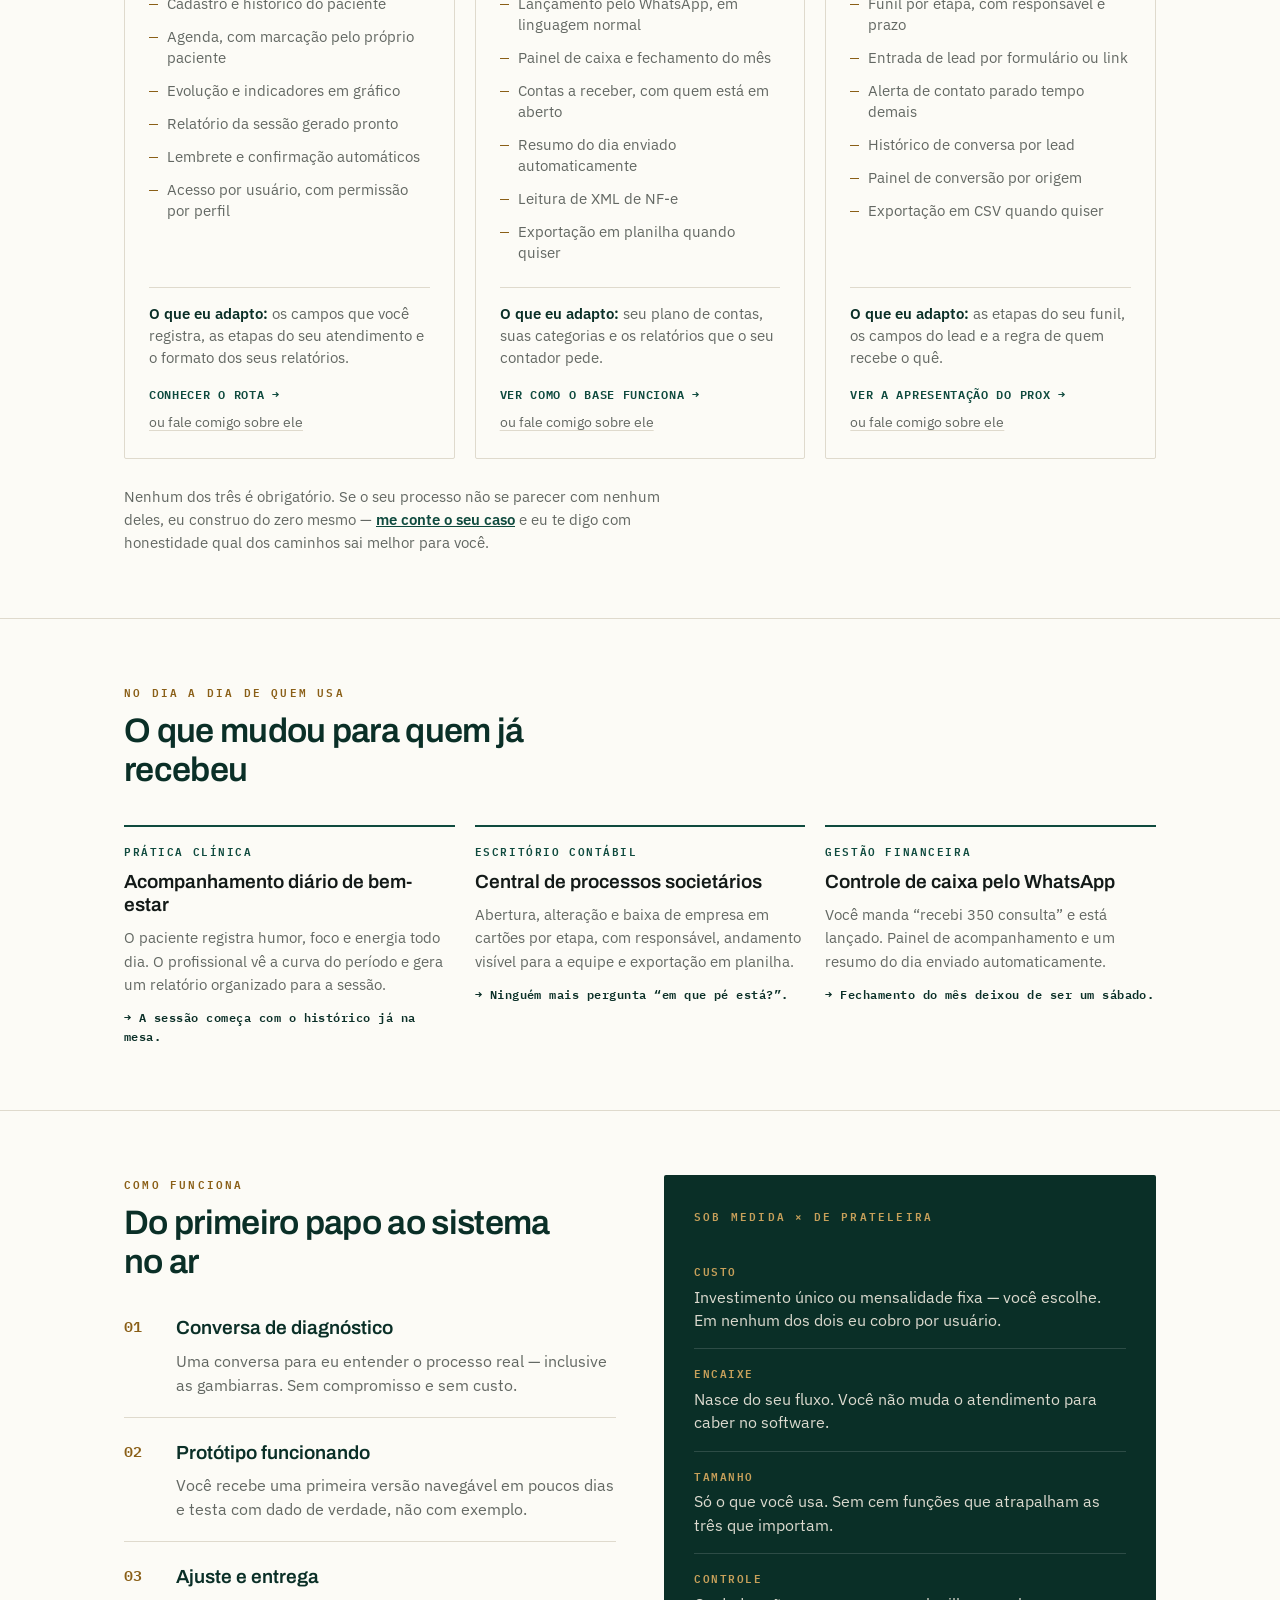
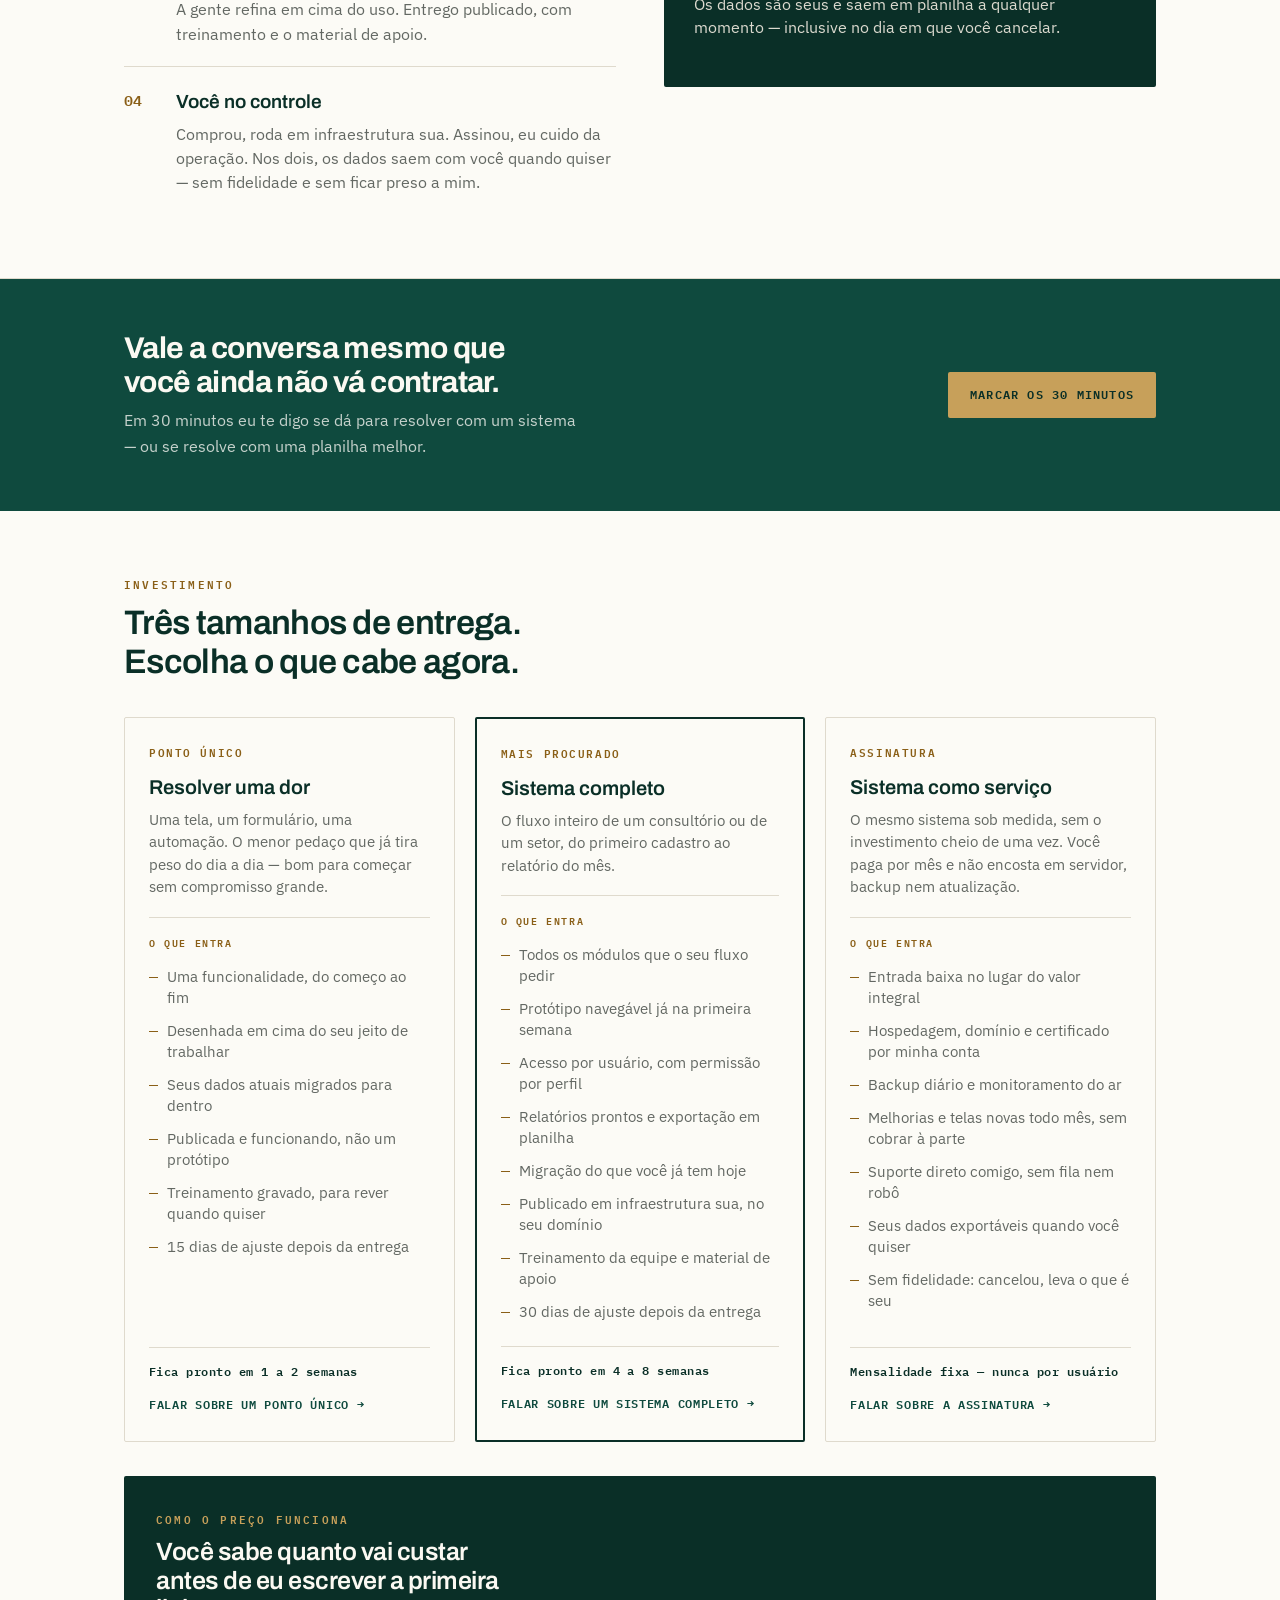
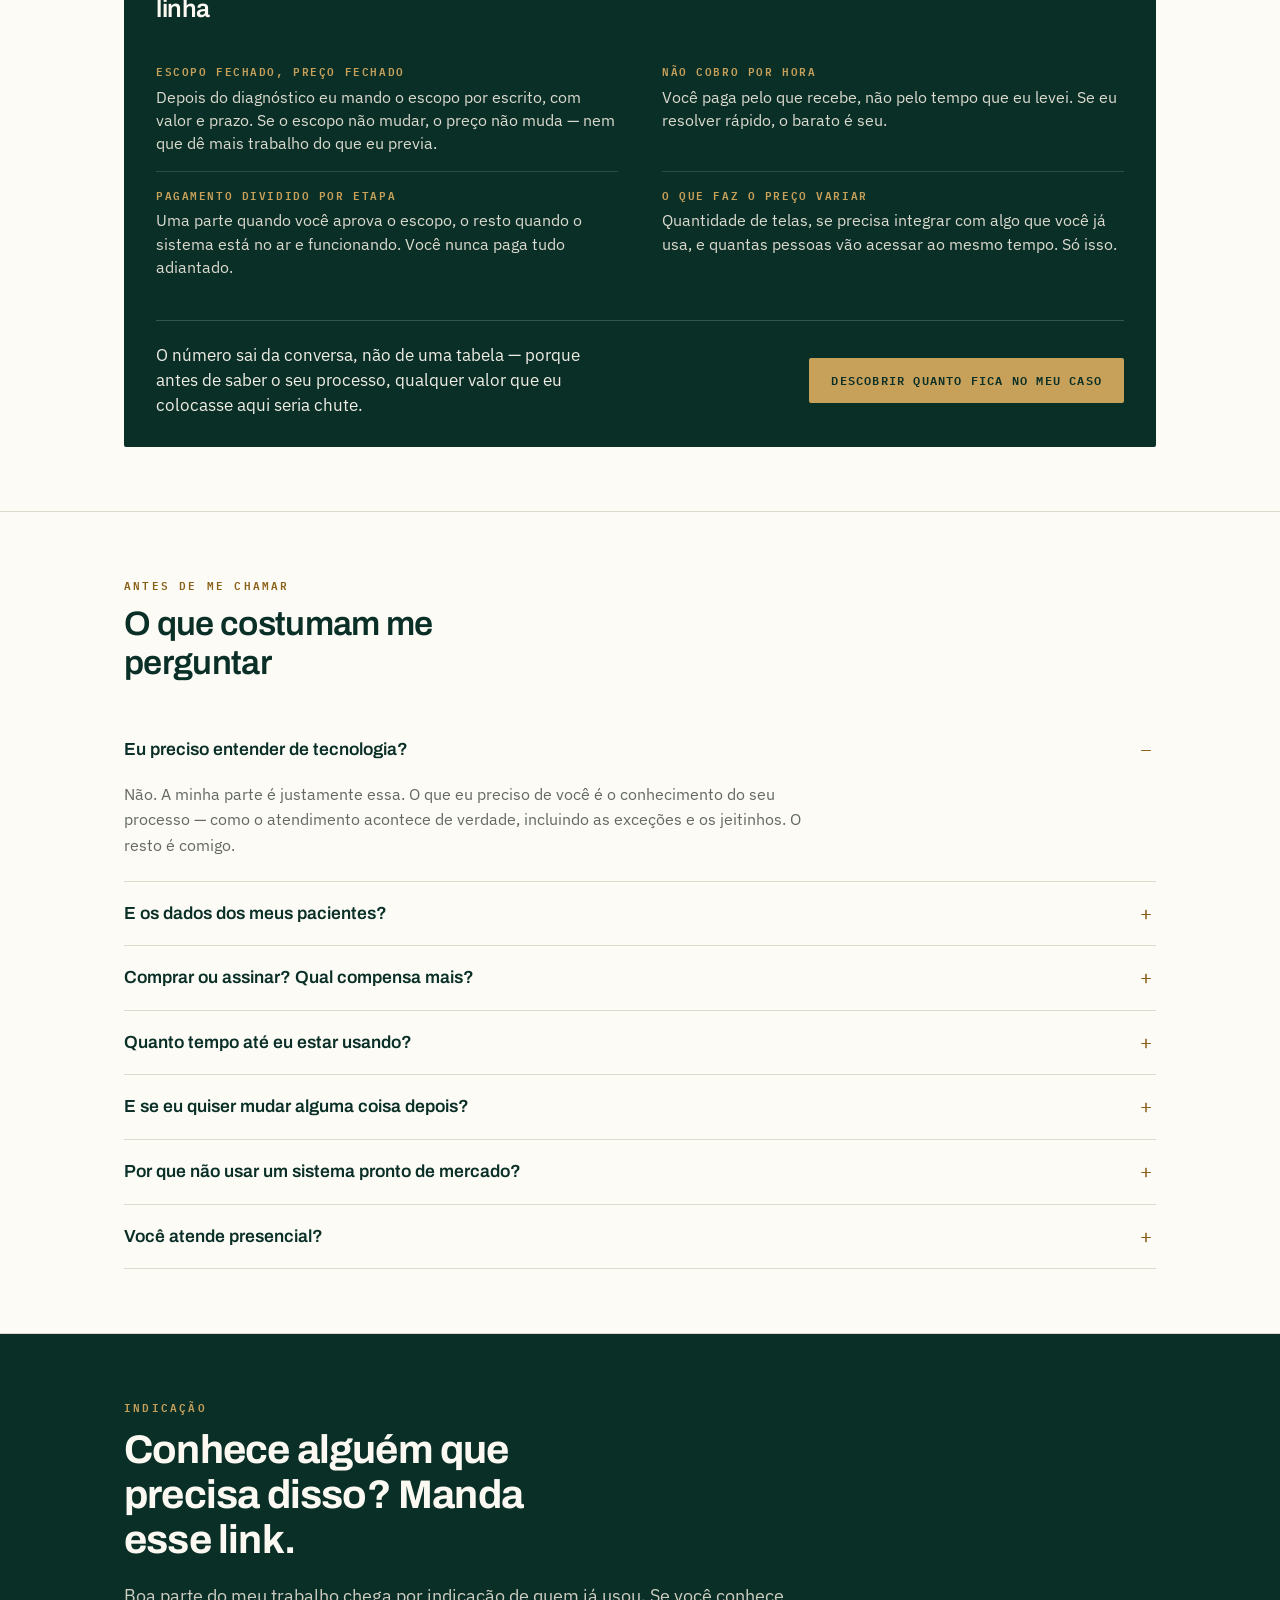
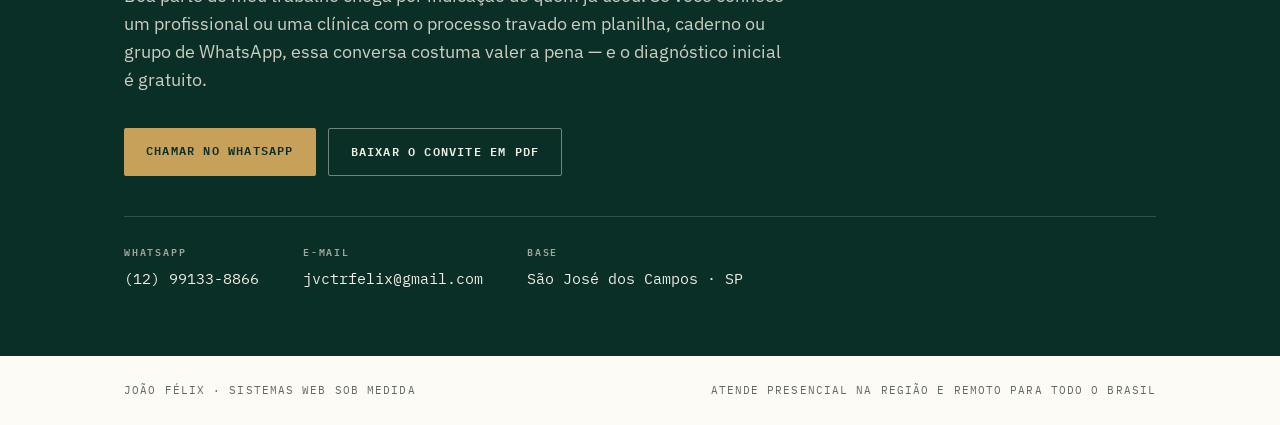
==== commit bf16d6e6: "Liga cada sistema à sua apresentação aberta ROTA, BASE e PROX passam a levar às próprias páginas de " ====
--- a/index.html
+++ b/index.html
@@ -195,6 +195,11 @@
 .sis .adapto{margin-top:auto;padding-top:15px;border-top:1px solid var(--rule);
   font-size:14.5px;line-height:1.5;color:var(--mute);}
 .sis .adapto b{color:var(--pine-d);font-weight:600;}
+.sis .acoes{margin-top:16px;display:flex;flex-direction:column;align-items:flex-start;gap:9px;}
+.sis .acoes .peca{margin-top:0;}
+.sis .fala{font-size:13.5px;color:var(--mute);text-decoration:underline;
+  text-underline-offset:3px;text-decoration-color:var(--rule);transition:color .15s;}
+.sis .fala:hover{color:var(--pine);text-decoration-color:var(--pine);}
 
 /* como o preço funciona */
 .como{background:var(--pine-d);color:#EFEDE4;border-radius:2px;padding:34px 32px 30px;margin-top:34px;}
@@ -432,7 +437,7 @@
       <div class="slab">Sistemas prontos</div>
       <h2>Eu não começo do zero. Você também não precisa esperar como se fosse.</h2>
     </div>
-    <p class="hint">Estes três já estão construídos e servem de <b>base</b>. Eu parto deles e molde ao seu processo — você recebe em semanas o que um projeto do zero levaria meses, <b>sem virar refém de um genérico</b>: o que muda é feito para você, não escolhido num menu de configuração.</p>
+    <p class="hint">Estes três já estão construídos e servem de <b>base</b>. Eu parto deles e molde ao seu processo — você recebe em semanas o que um projeto do zero levaria meses, <b>sem virar refém de um genérico</b>: o que muda é feito para você, não escolhido num menu. <b>Cada um tem apresentação aberta</b> — entre e veja funcionando antes de falar comigo.</p>
 
     <div class="grid g3">
       <div class="sis">
@@ -452,7 +457,10 @@
             <li>Acesso por usuário, com permissão por perfil</li>
           </ul>
           <div class="adapto"><b>O que eu adapto:</b> os campos que você registra, as etapas do seu atendimento e o formato dos seus relatórios.</div>
-          <a class="peca" data-wa="Oi! Queria ver o ROTA, o sistema para clínicas.">Ver o ROTA de perto →</a>
+          <div class="acoes">
+            <a class="peca" href="https://rota.jvctrfelix.workers.dev/conhecer" target="_blank" rel="noopener">Conhecer o ROTA →</a>
+            <a class="fala" data-wa="Oi! Vi o ROTA e queria conversar sobre ele.">ou fale comigo sobre ele</a>
+          </div>
         </div>
       </div>
 
@@ -473,7 +481,10 @@
             <li>Exportação em planilha quando quiser</li>
           </ul>
           <div class="adapto"><b>O que eu adapto:</b> seu plano de contas, suas categorias e os relatórios que o seu contador pede.</div>
-          <a class="peca" data-wa="Oi! Queria ver o BASE, o sistema de finanças.">Ver o BASE de perto →</a>
+          <div class="acoes">
+            <a class="peca" href="https://base.jvctrfelix.workers.dev/como-funciona" target="_blank" rel="noopener">Ver como o BASE funciona →</a>
+            <a class="fala" data-wa="Oi! Vi o BASE e queria conversar sobre ele.">ou fale comigo sobre ele</a>
+          </div>
         </div>
       </div>
 
@@ -494,7 +505,10 @@
             <li>Exportação em CSV quando quiser</li>
           </ul>
           <div class="adapto"><b>O que eu adapto:</b> as etapas do seu funil, os campos do lead e a regra de quem recebe o quê.</div>
-          <a class="peca" data-wa="Oi! Queria ver o PROX, o sistema de controle de leads.">Ver o PROX de perto →</a>
+          <div class="acoes">
+            <a class="peca" href="https://prox.jvctrfelix.workers.dev/apresentacao" target="_blank" rel="noopener">Ver a apresentação do PROX →</a>
+            <a class="fala" data-wa="Oi! Vi o PROX e queria conversar sobre ele.">ou fale comigo sobre ele</a>
+          </div>
         </div>
       </div>
     </div>
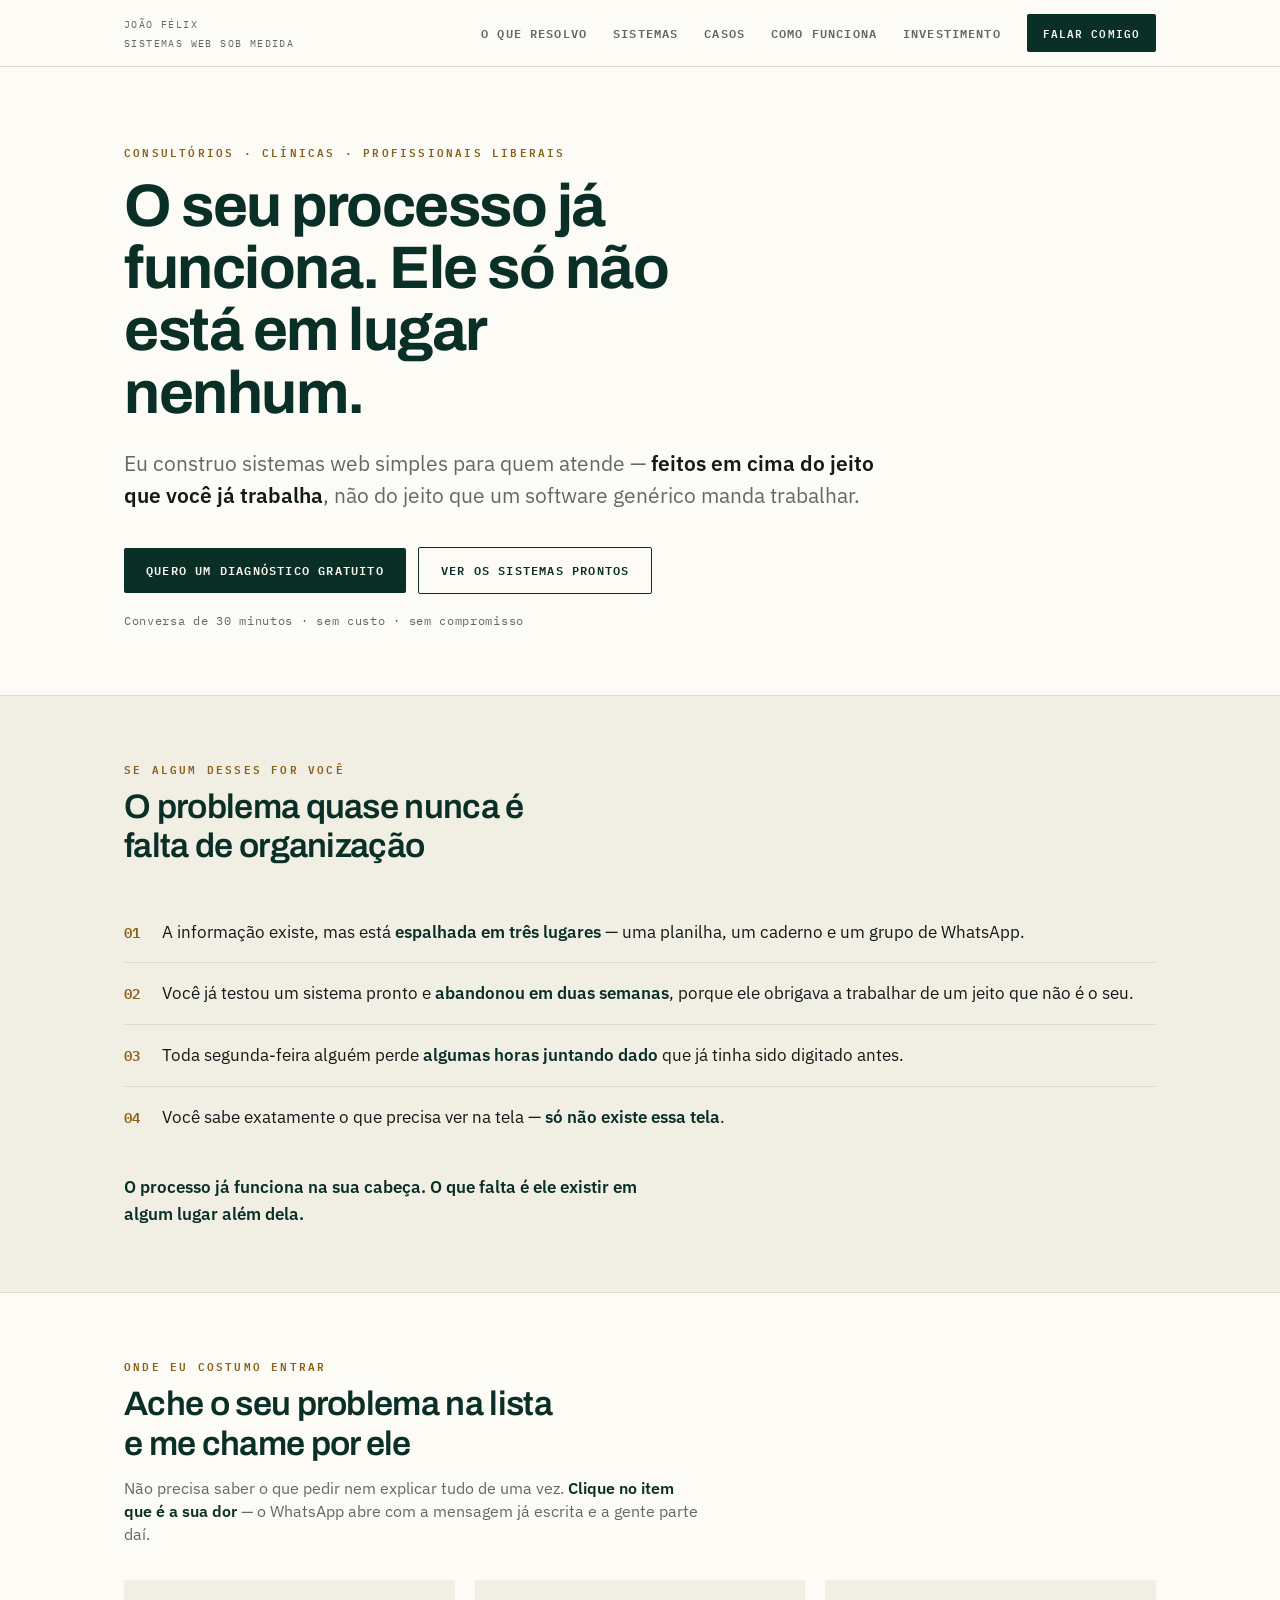
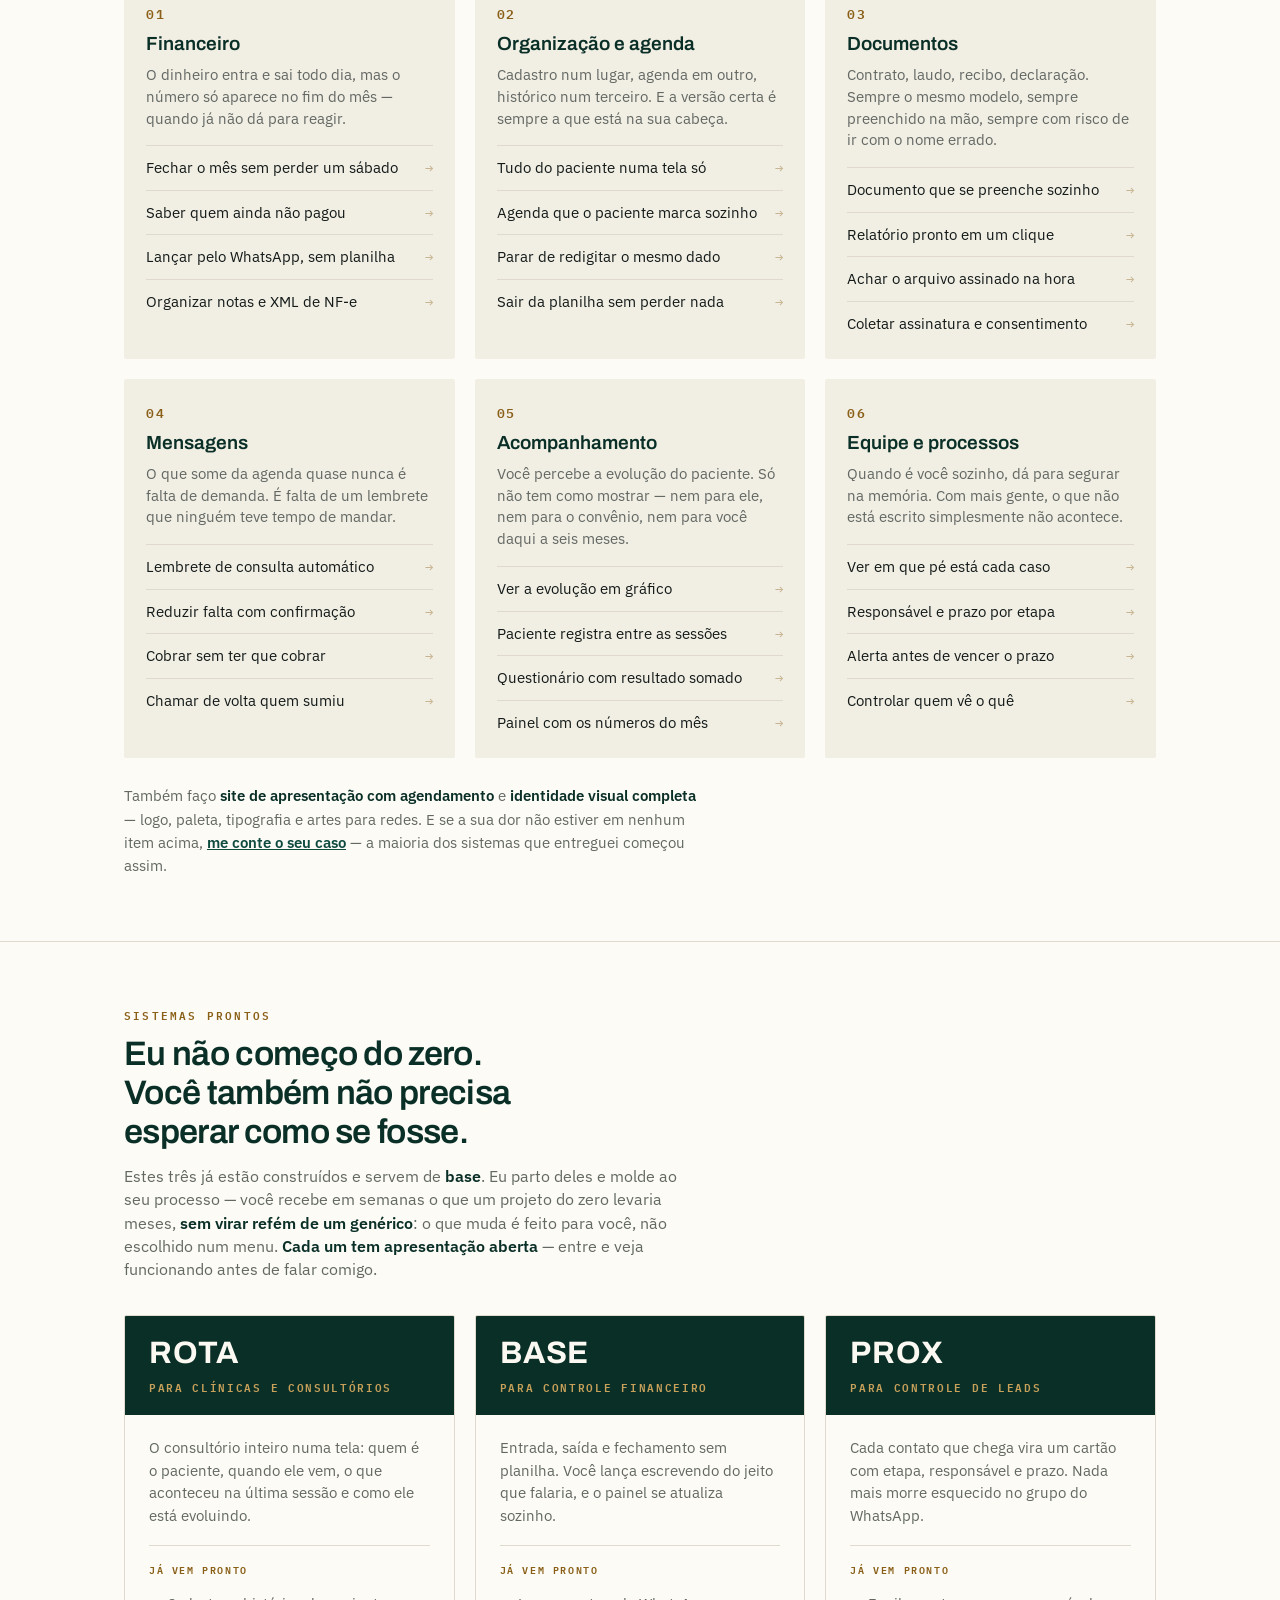
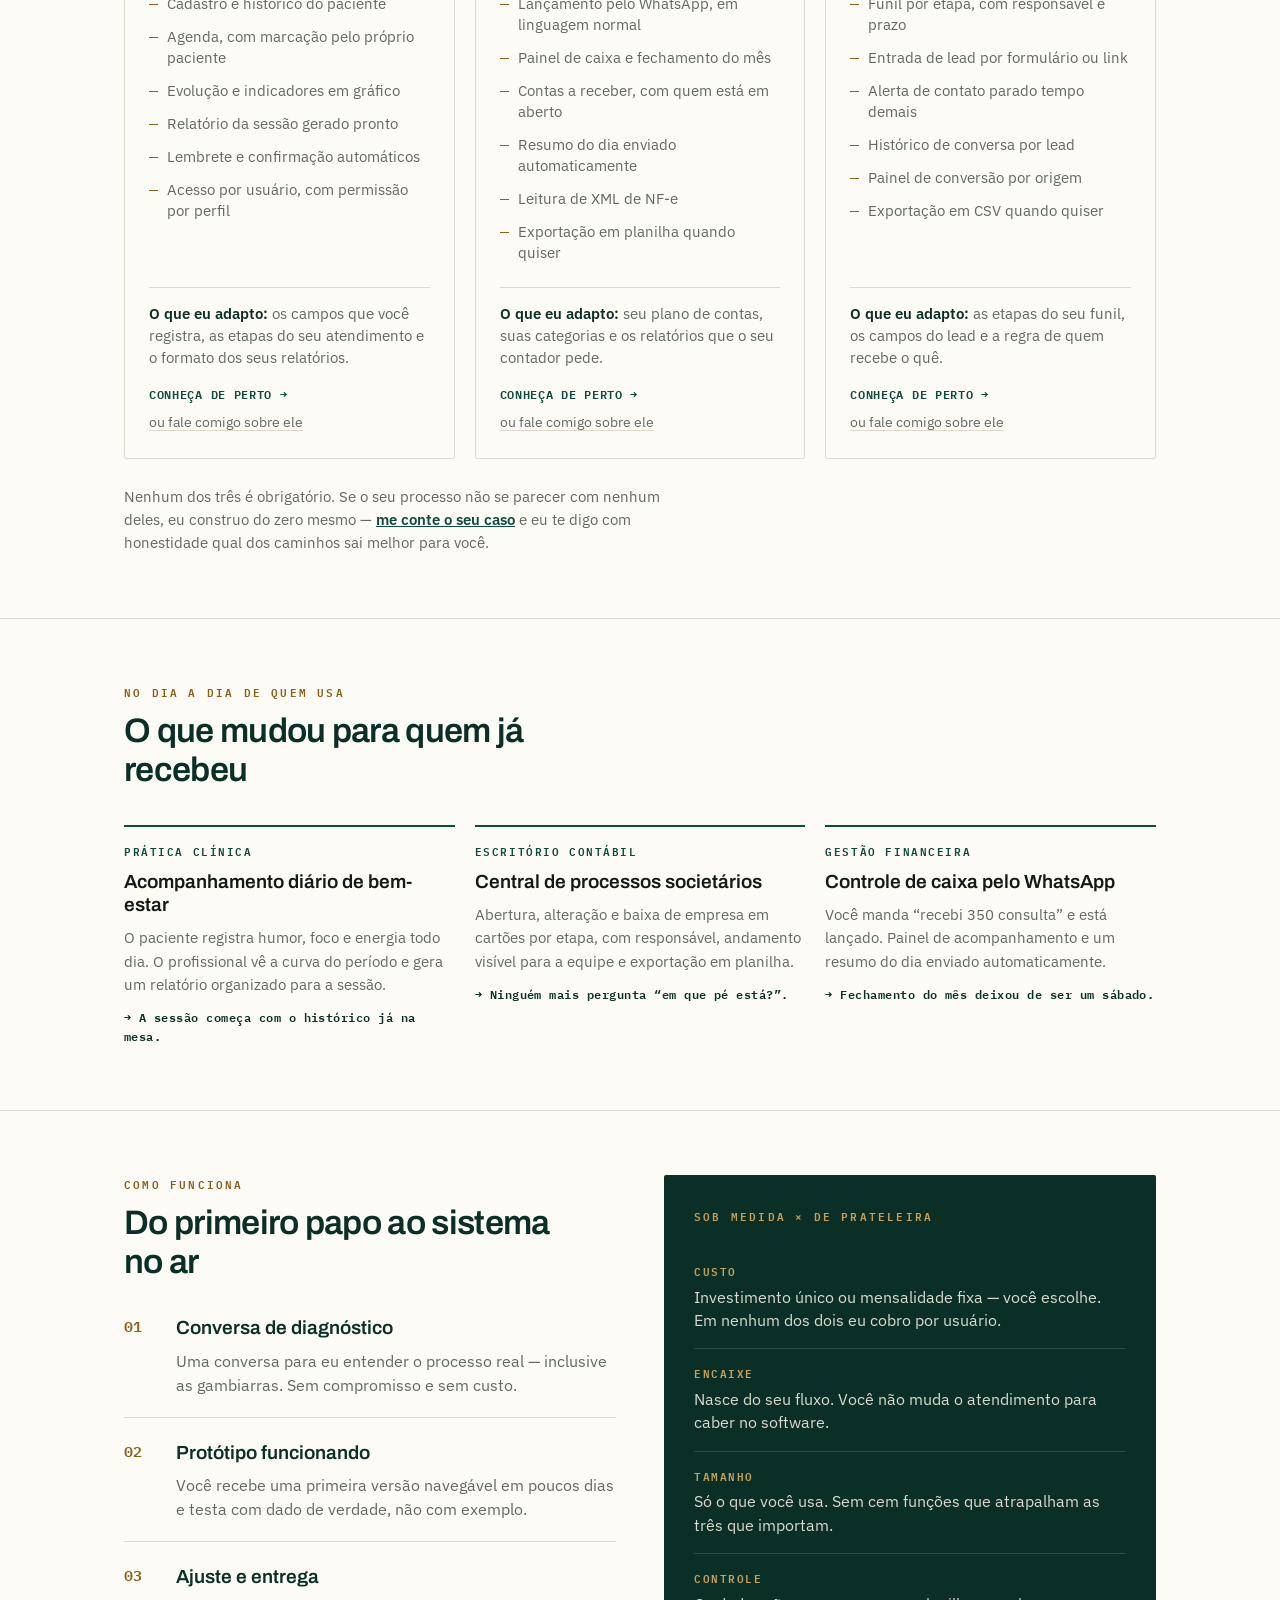
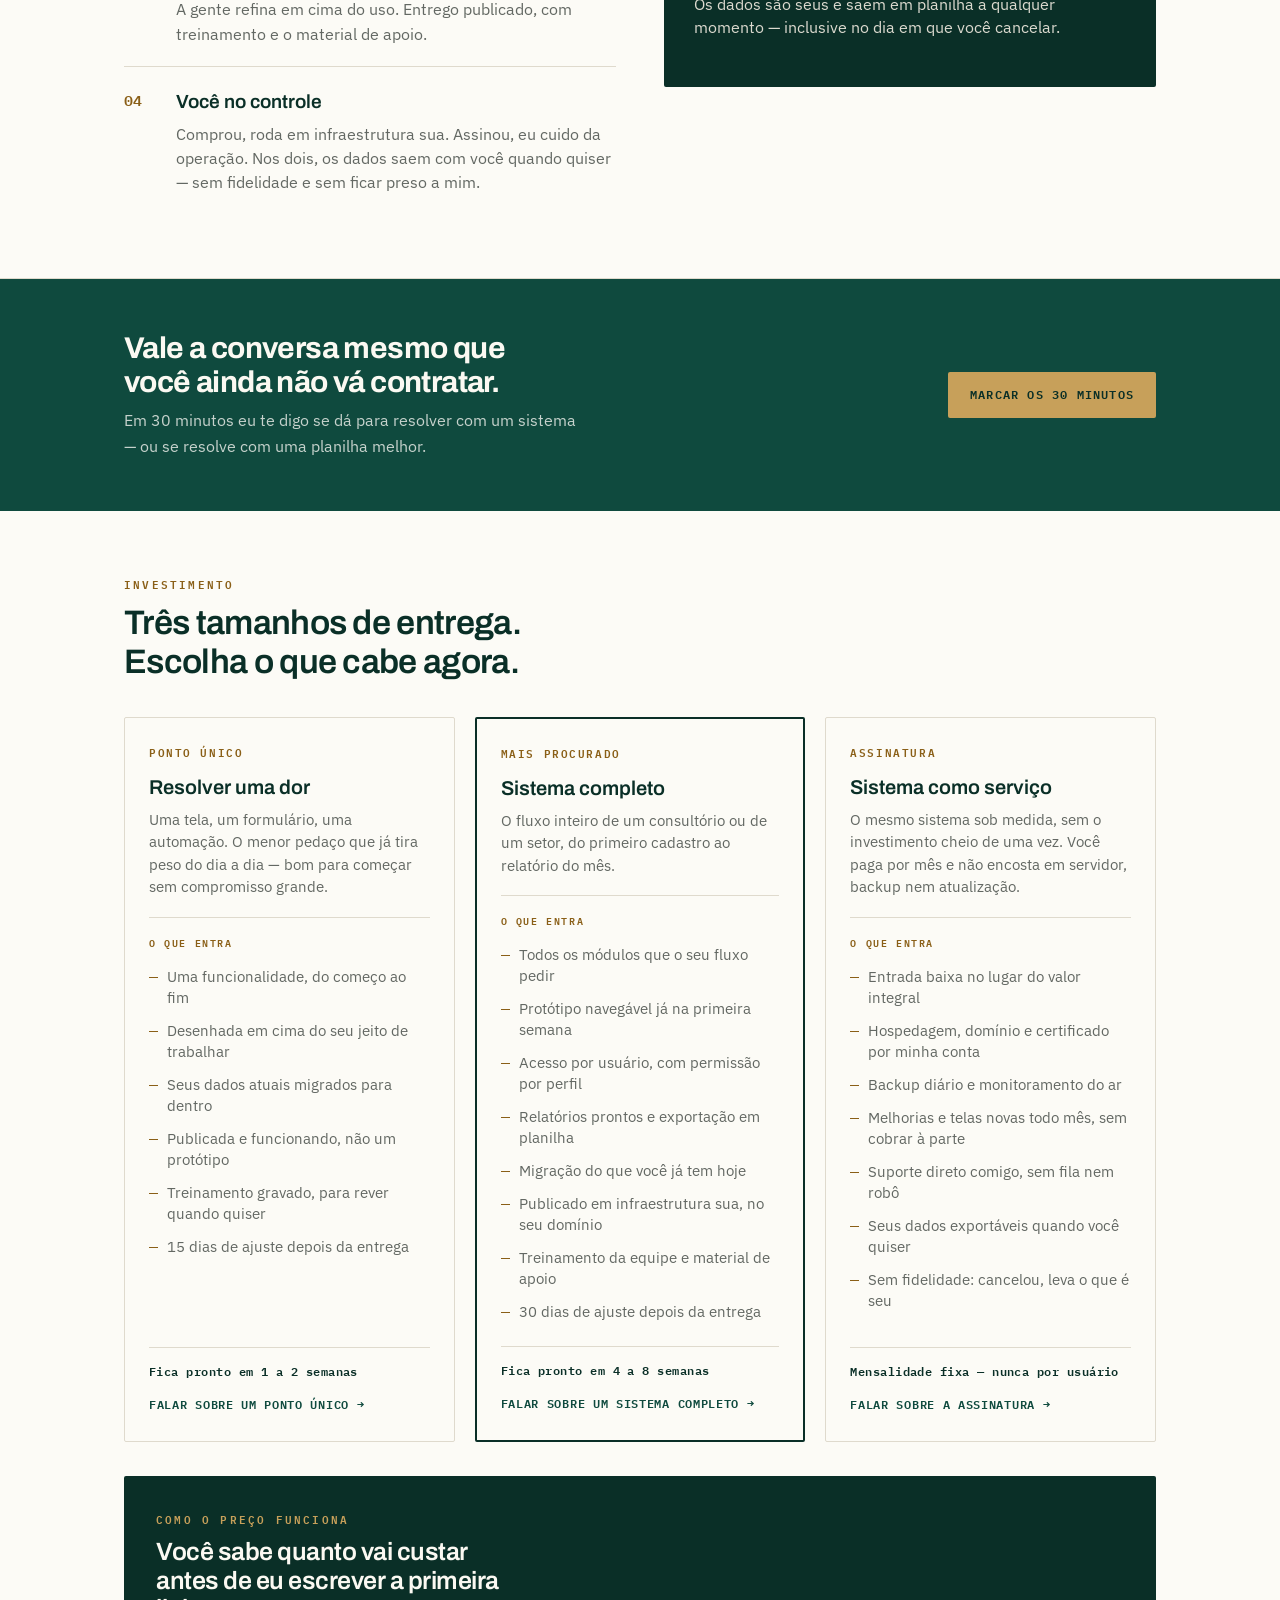
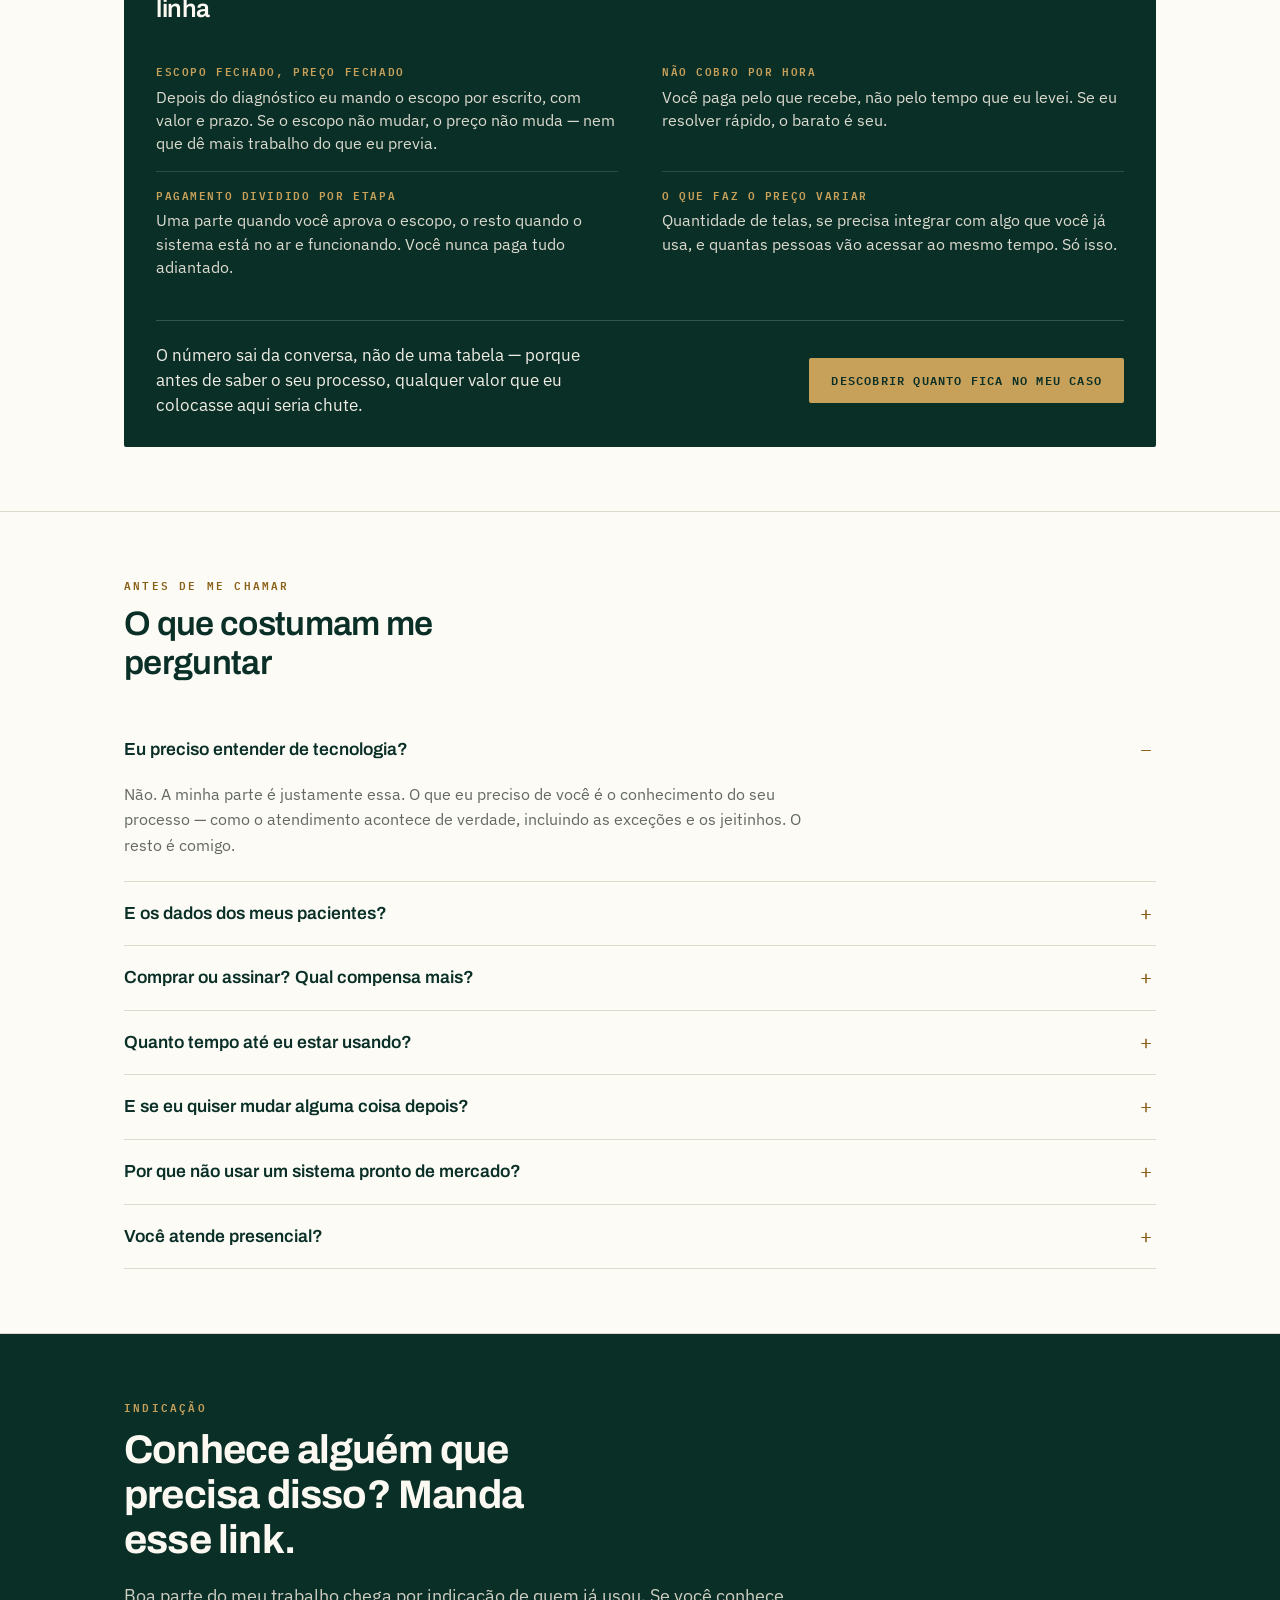
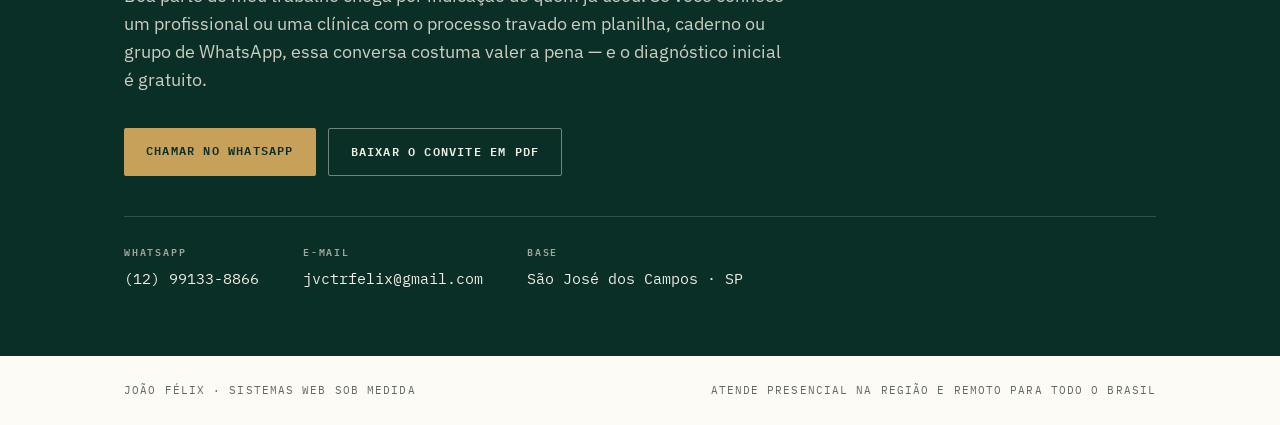
==== commit 74b9d2da: "Padroniza o botão dos sistemas em "Conheça de perto" Os três cards usavam rótulos diferentes. Com um" ====
--- a/index.html
+++ b/index.html
@@ -458,7 +458,7 @@
           </ul>
           <div class="adapto"><b>O que eu adapto:</b> os campos que você registra, as etapas do seu atendimento e o formato dos seus relatórios.</div>
           <div class="acoes">
-            <a class="peca" href="https://rota.jvctrfelix.workers.dev/conhecer" target="_blank" rel="noopener">Conhecer o ROTA →</a>
+            <a class="peca" href="https://rota.jvctrfelix.workers.dev/conhecer" target="_blank" rel="noopener">Conheça de perto →</a>
             <a class="fala" data-wa="Oi! Vi o ROTA e queria conversar sobre ele.">ou fale comigo sobre ele</a>
           </div>
         </div>
@@ -482,7 +482,7 @@
           </ul>
           <div class="adapto"><b>O que eu adapto:</b> seu plano de contas, suas categorias e os relatórios que o seu contador pede.</div>
           <div class="acoes">
-            <a class="peca" href="https://base.jvctrfelix.workers.dev/como-funciona" target="_blank" rel="noopener">Ver como o BASE funciona →</a>
+            <a class="peca" href="https://base.jvctrfelix.workers.dev/como-funciona" target="_blank" rel="noopener">Conheça de perto →</a>
             <a class="fala" data-wa="Oi! Vi o BASE e queria conversar sobre ele.">ou fale comigo sobre ele</a>
           </div>
         </div>
@@ -506,7 +506,7 @@
           </ul>
           <div class="adapto"><b>O que eu adapto:</b> as etapas do seu funil, os campos do lead e a regra de quem recebe o quê.</div>
           <div class="acoes">
-            <a class="peca" href="https://prox.jvctrfelix.workers.dev/apresentacao" target="_blank" rel="noopener">Ver a apresentação do PROX →</a>
+            <a class="peca" href="https://prox.jvctrfelix.workers.dev/apresentacao" target="_blank" rel="noopener">Conheça de perto →</a>
             <a class="fala" data-wa="Oi! Vi o PROX e queria conversar sobre ele.">ou fale comigo sobre ele</a>
           </div>
         </div>
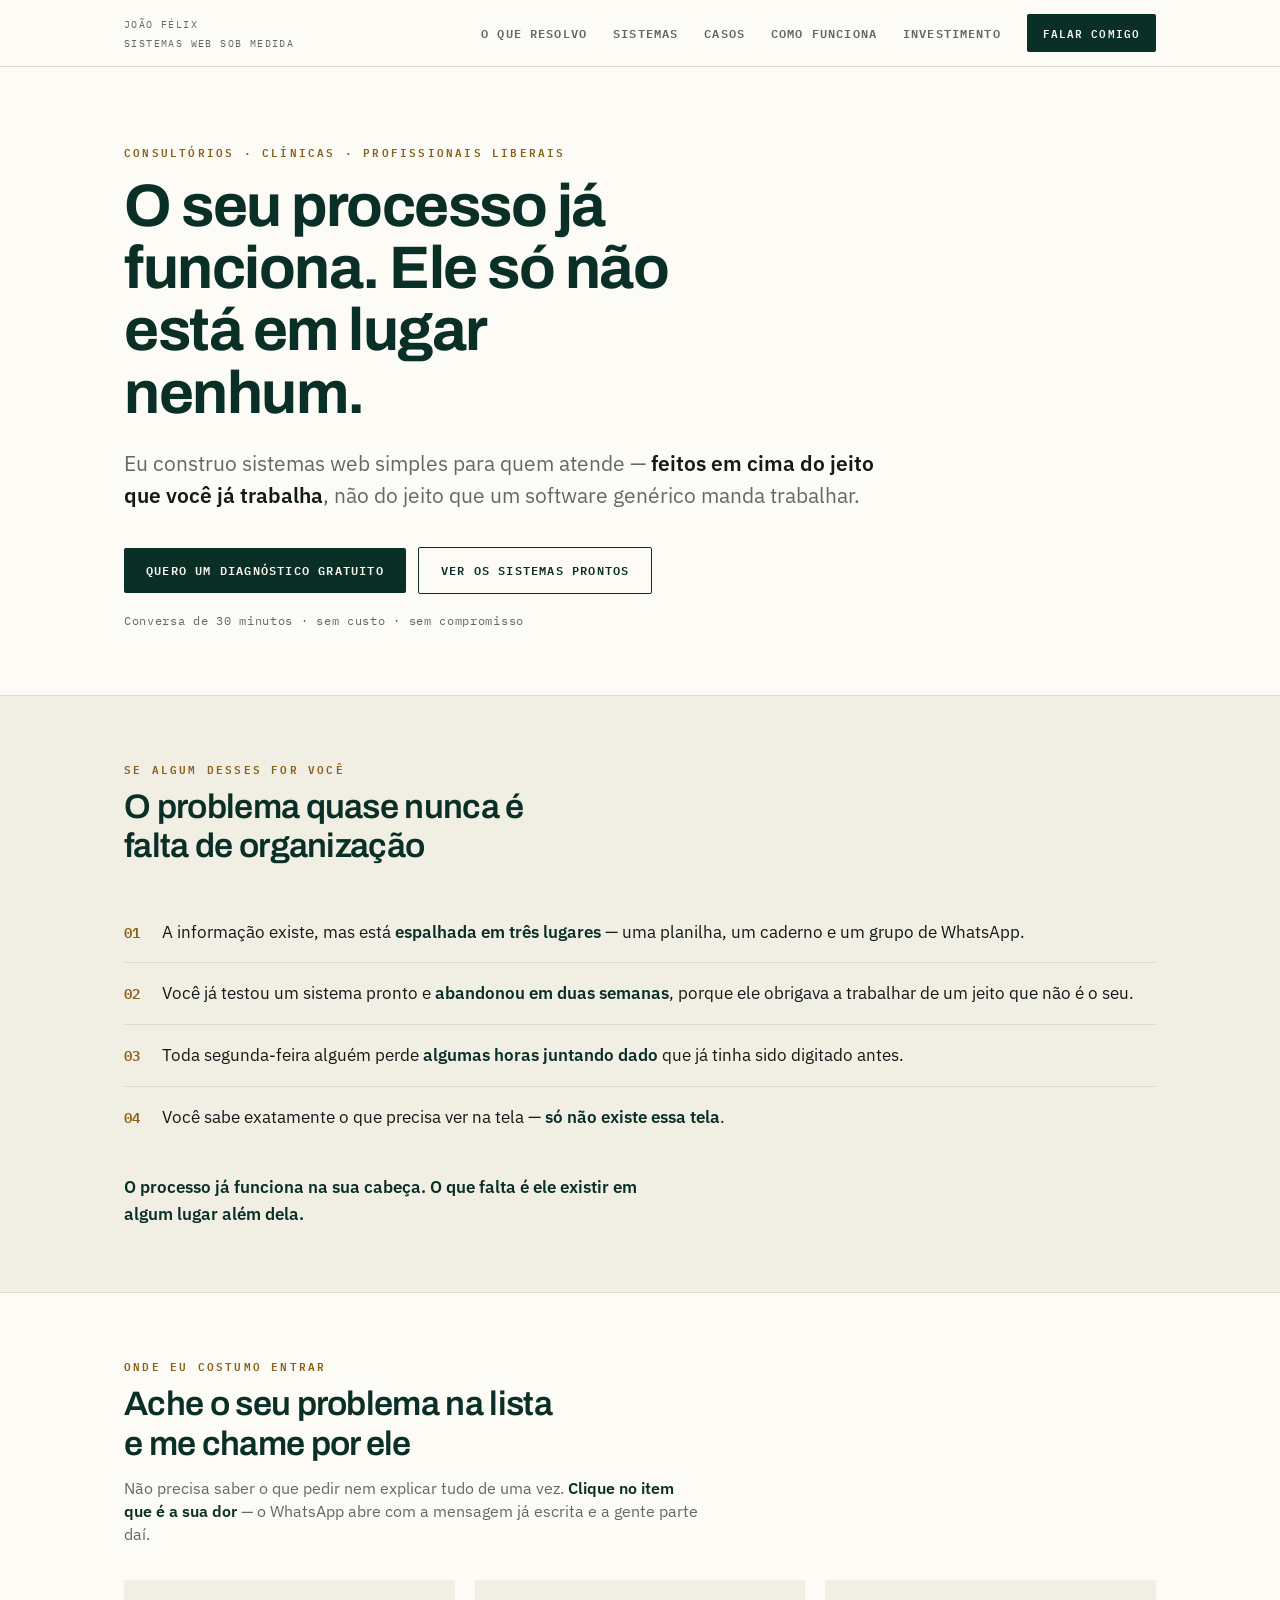
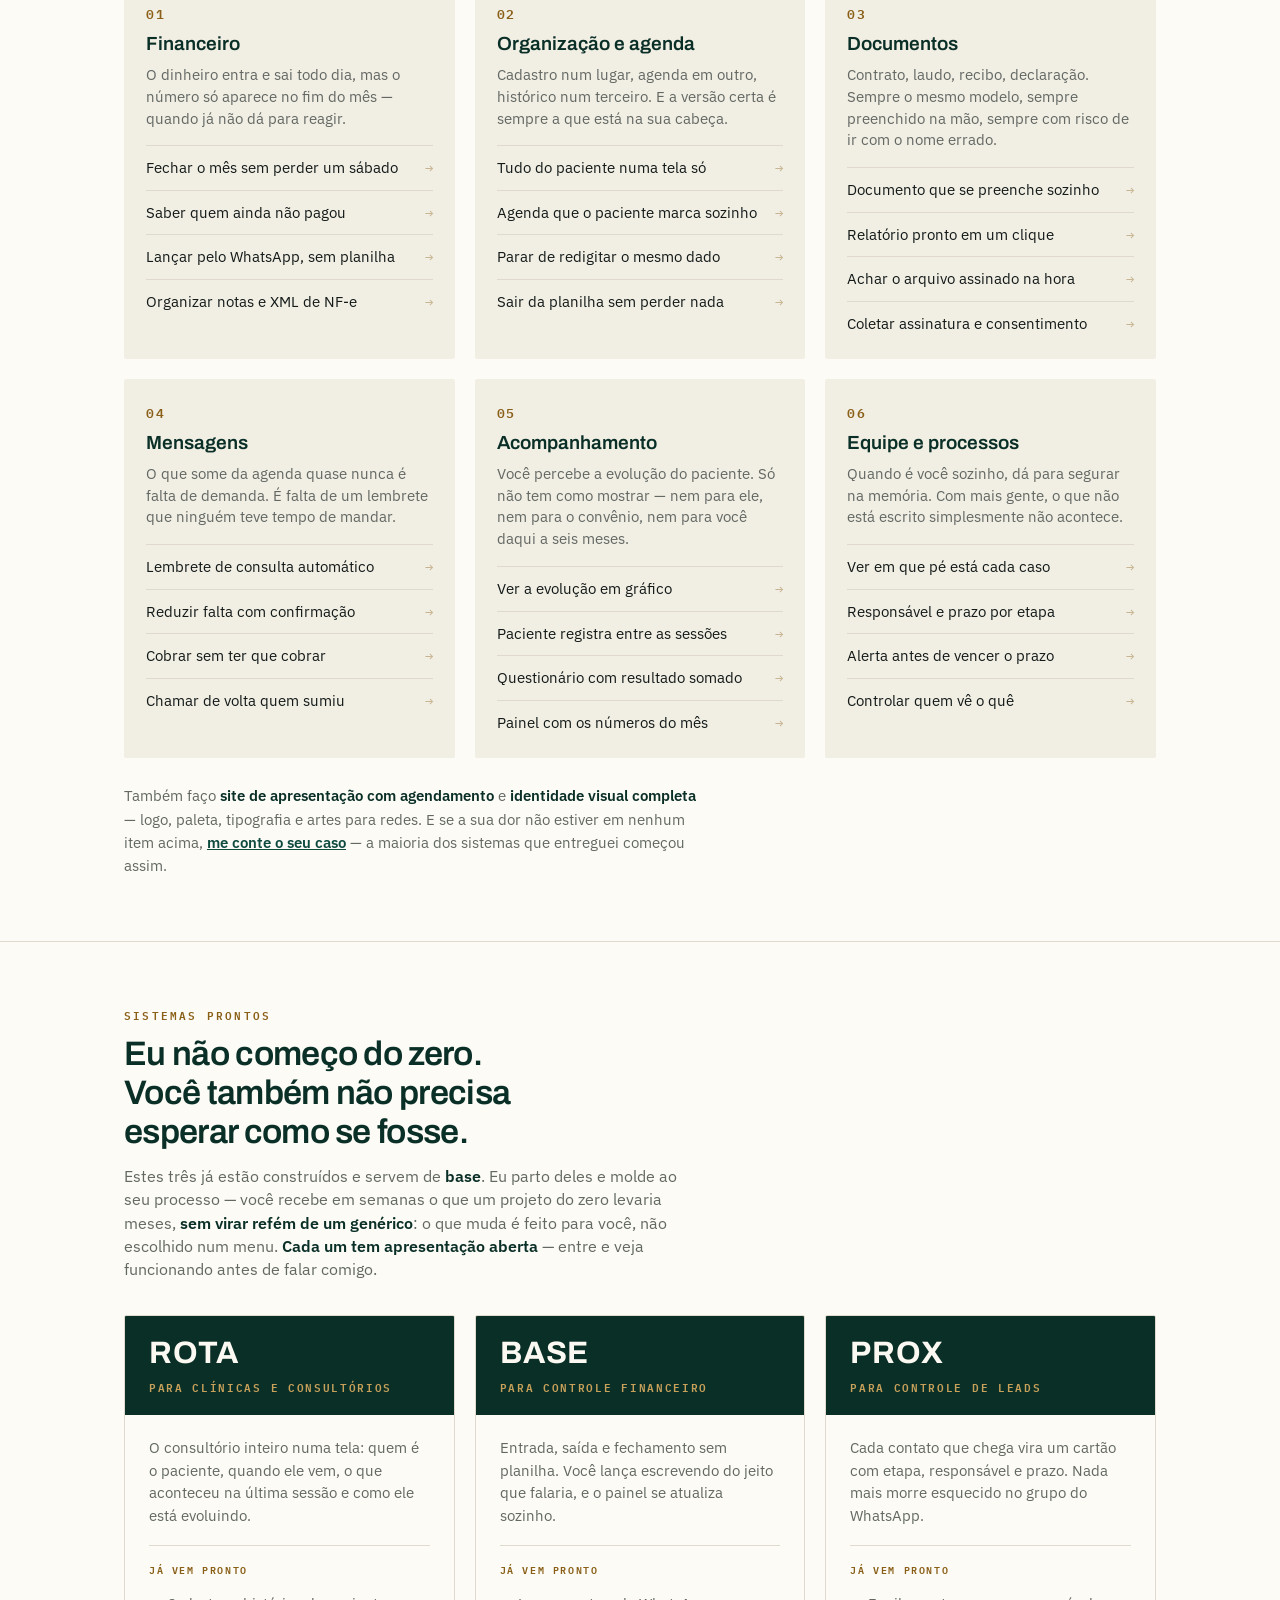
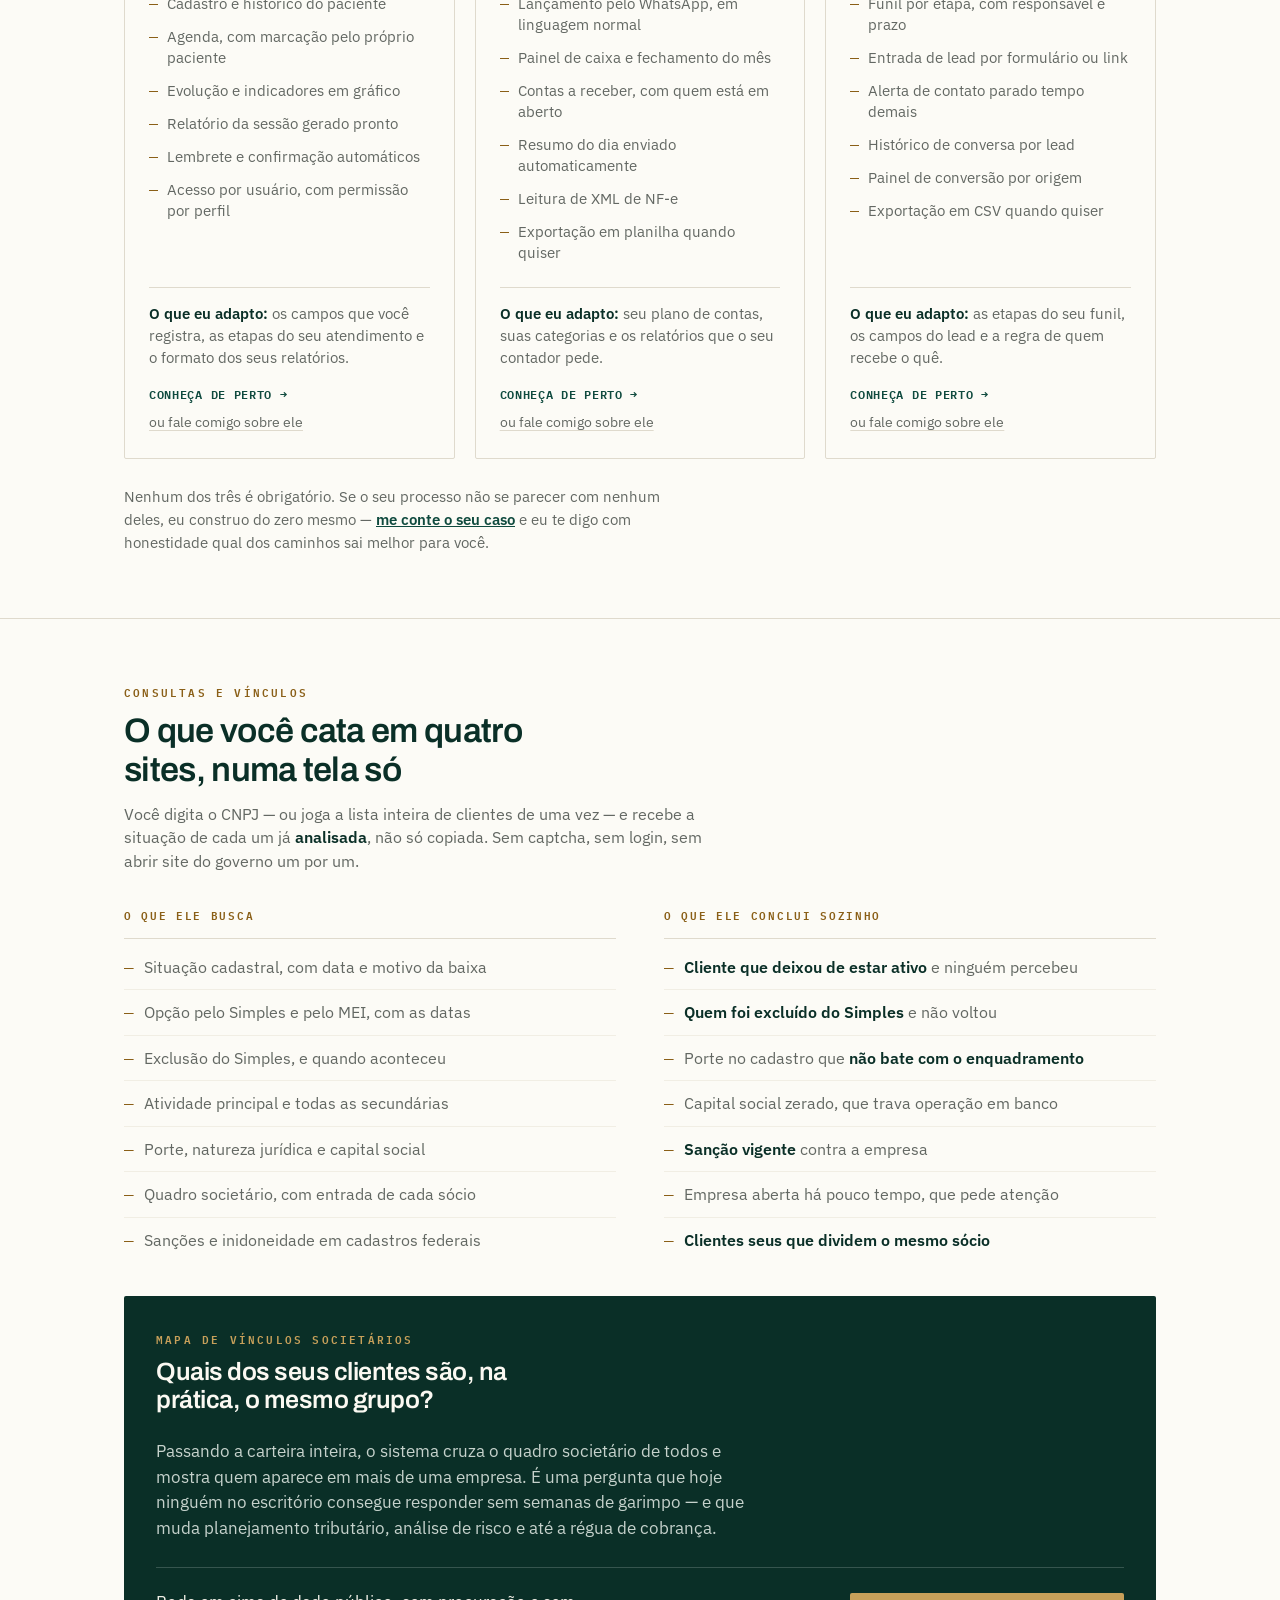
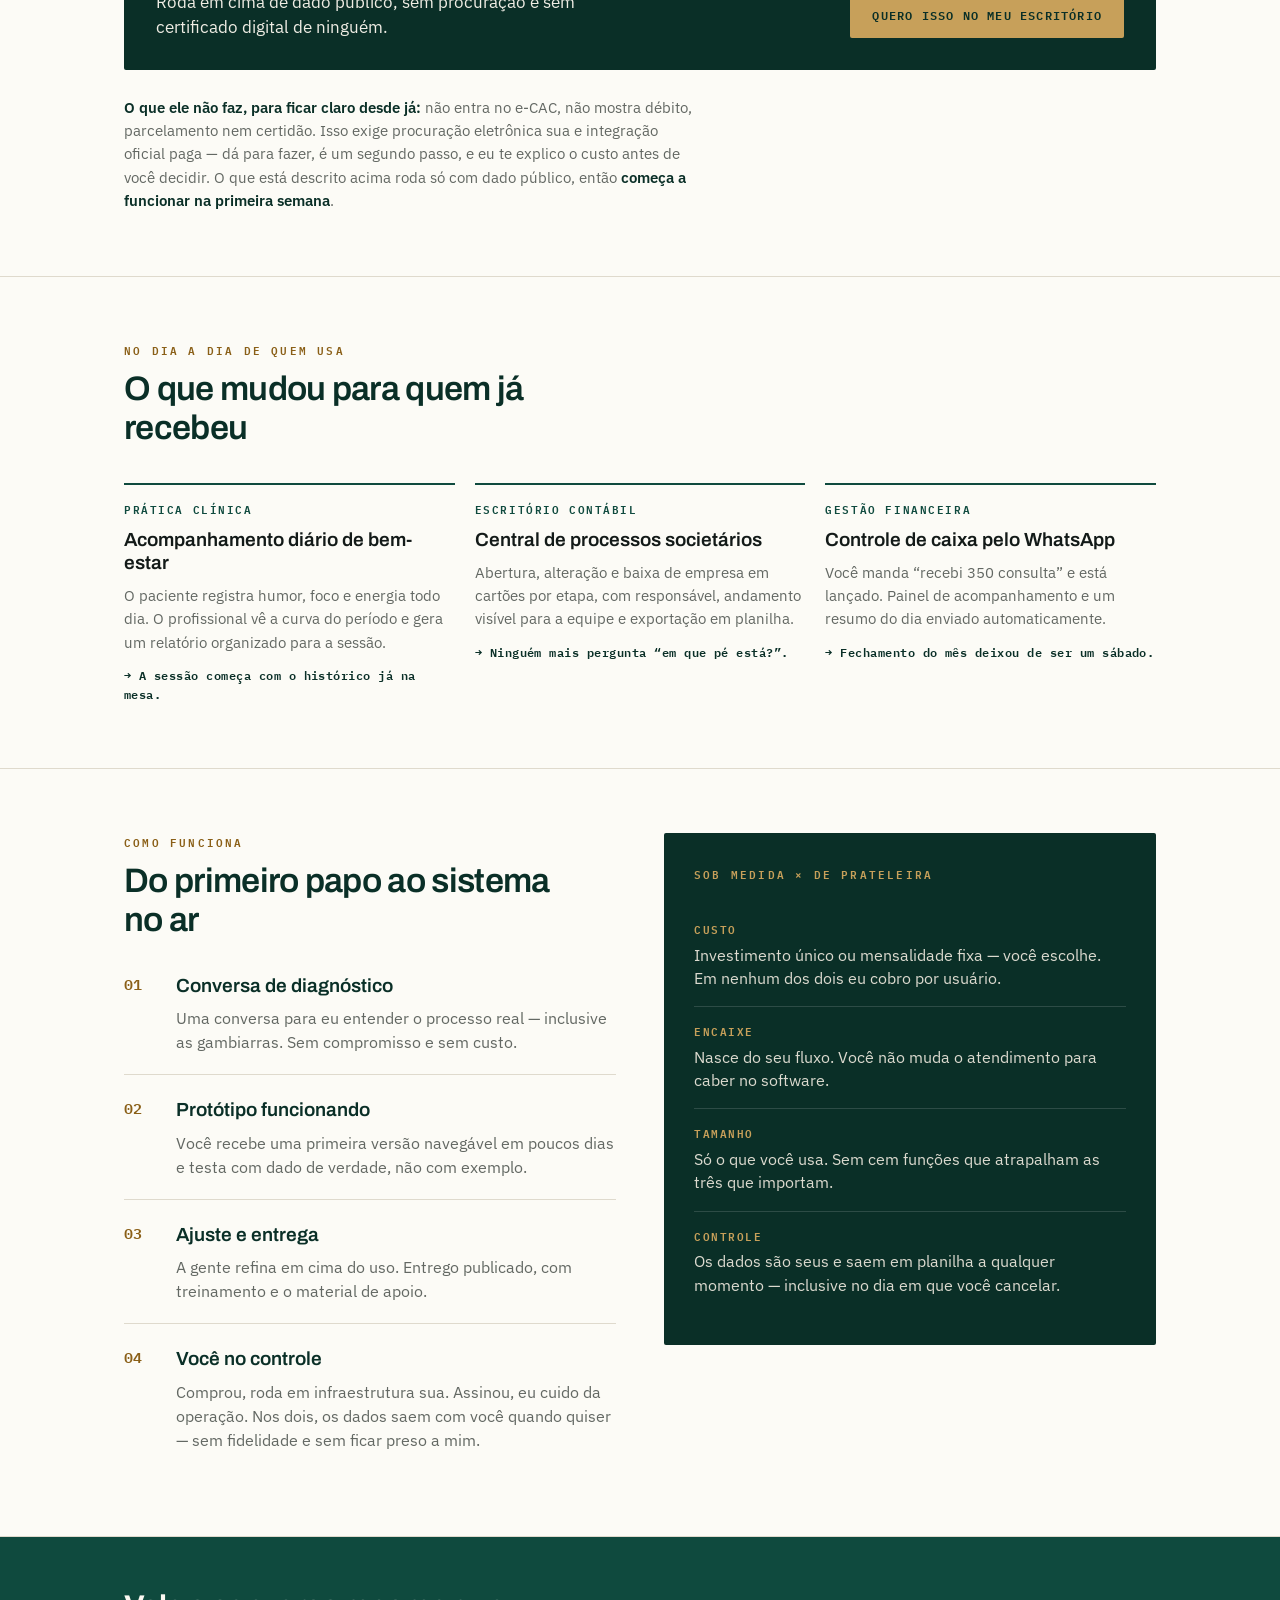
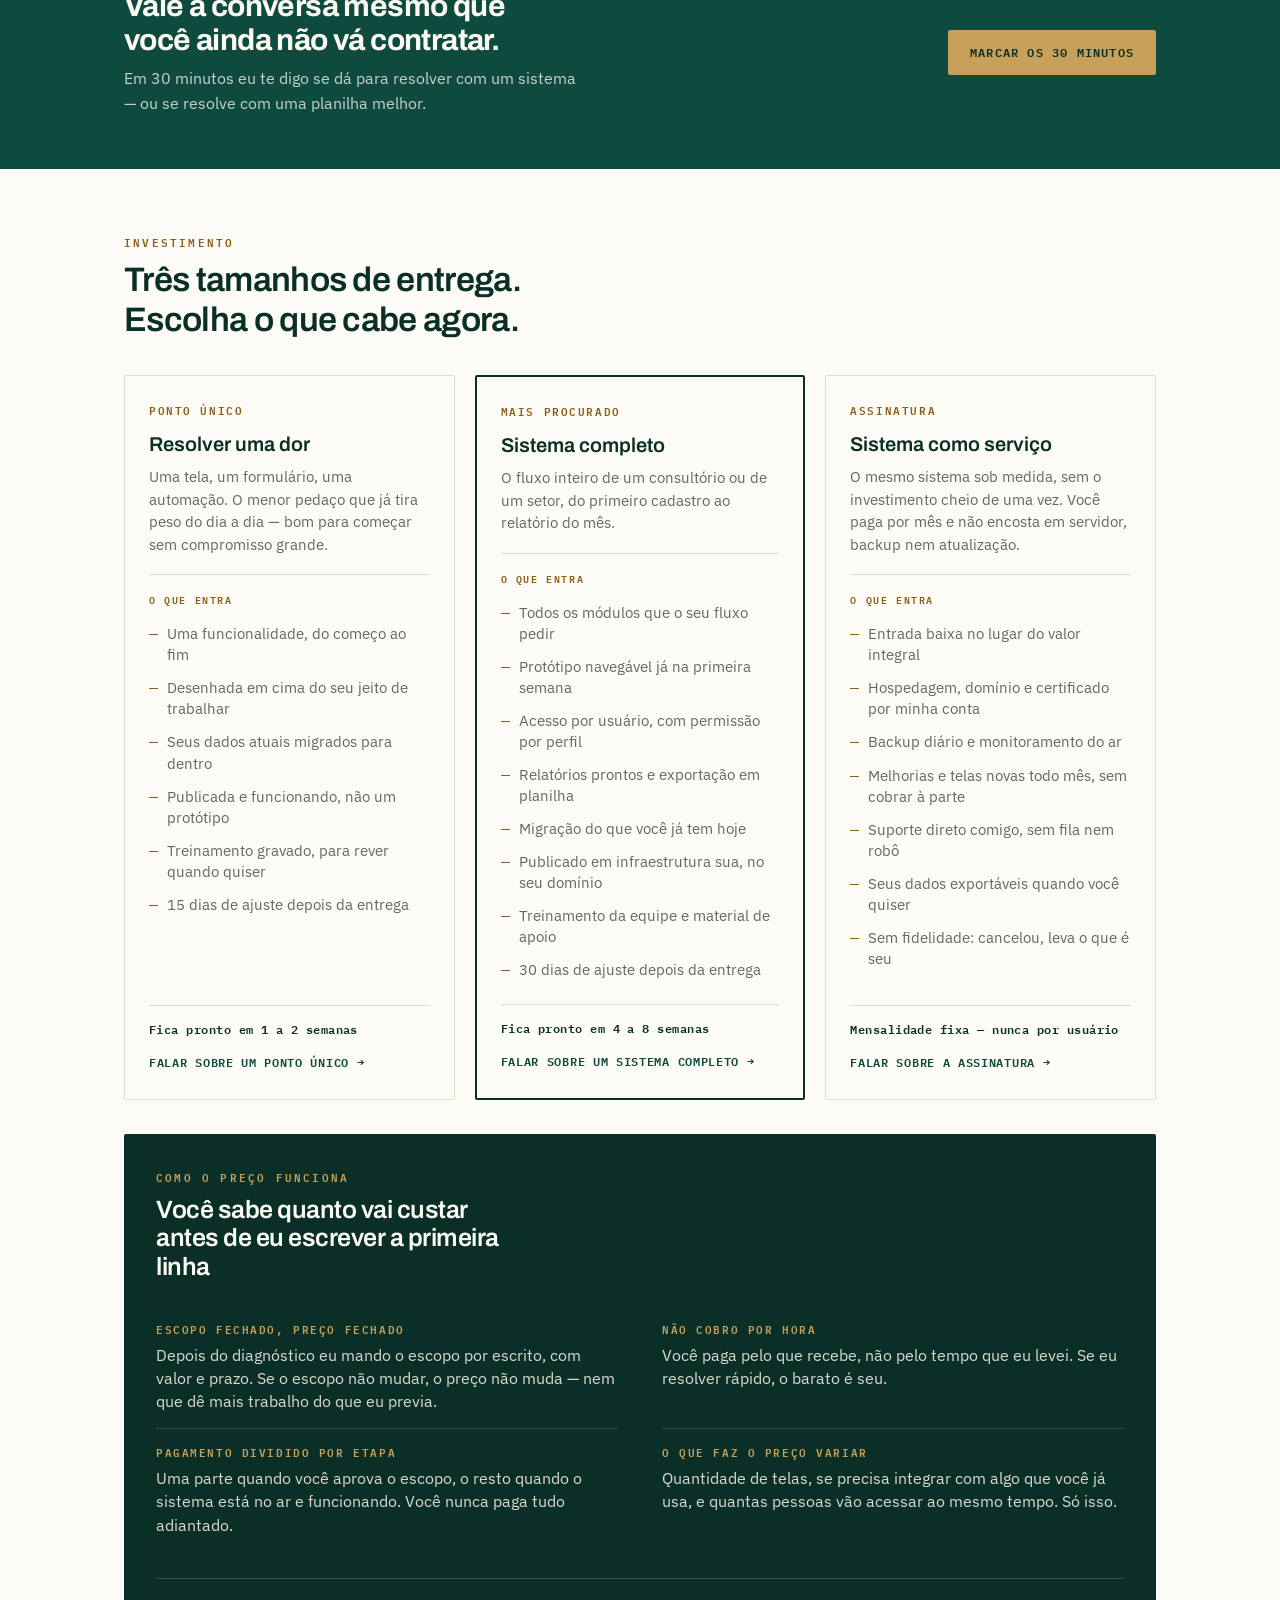
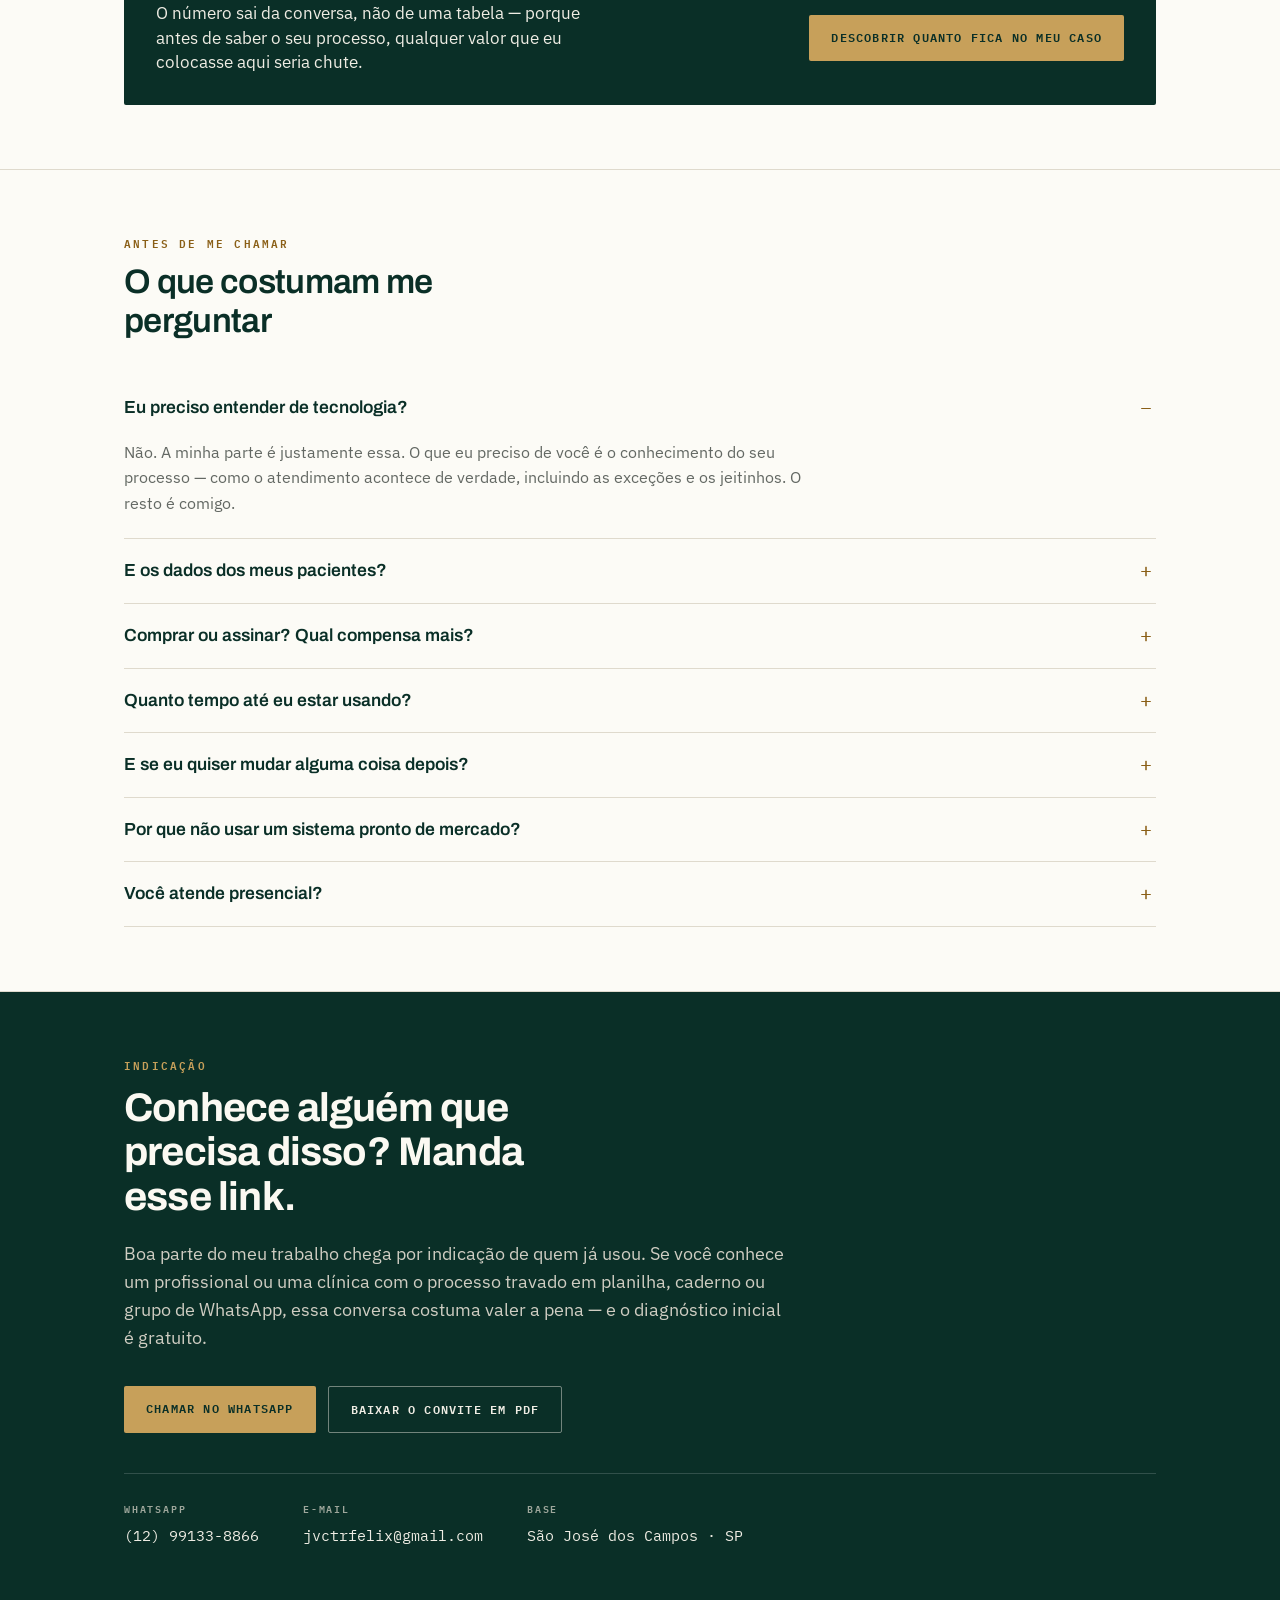
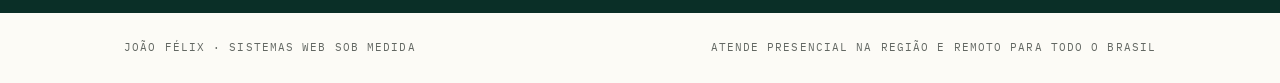
==== commit 890872e4: "Implementa a análise de CNPJ por fontes públicas e a seção do site analise-fiscal/ consulta cadastro" ====
--- a/index.html
+++ b/index.html
@@ -201,6 +201,17 @@
   text-underline-offset:3px;text-decoration-color:var(--rule);transition:color .15s;}
 .sis .fala:hover{color:var(--pine);text-decoration-color:var(--pine);}
 
+/* ---------- consultas e vínculos ---------- */
+.cons .k{font-family:var(--mono);font-size:10.5px;font-weight:600;letter-spacing:.16em;
+  text-transform:uppercase;color:var(--ochre);padding-bottom:14px;
+  border-bottom:1px solid var(--rule);}
+.cons ul{list-style:none;margin-top:6px;}
+.cons li{font-size:15.5px;line-height:1.45;color:var(--mute);padding:11px 0 11px 20px;
+  position:relative;border-bottom:1px solid var(--wash);}
+.cons li:last-child{border-bottom:none;}
+.cons li::before{content:"—";position:absolute;left:0;color:var(--ochre);font-family:var(--mono);}
+.cons li b{color:var(--pine-d);font-weight:600;}
+
 /* como o preço funciona */
 .como{background:var(--pine-d);color:#EFEDE4;border-radius:2px;padding:34px 32px 30px;margin-top:34px;}
 .como .slab{color:#C7A05A;}
@@ -514,6 +525,55 @@
     </div>
 
     <p class="note">Nenhum dos três é obrigatório. Se o seu processo não se parecer com nenhum deles, eu construo do zero mesmo — <a data-wa="Oi! Acho que o meu caso não encaixa no ROTA, BASE nem PROX. Posso te contar?" style="color:var(--pine);font-weight:600">me conte o seu caso</a> e eu te digo com honestidade qual dos caminhos sai melhor para você.</p>
+  </div>
+</section>
+
+<section id="consultas">
+  <div class="wrap">
+    <div class="shead">
+      <div class="slab">Consultas e vínculos</div>
+      <h2>O que você cata em quatro sites, numa tela só</h2>
+    </div>
+    <p class="hint">Você digita o CNPJ — ou joga a lista inteira de clientes de uma vez — e recebe a situação de cada um já <b>analisada</b>, não só copiada. Sem captcha, sem login, sem abrir site do governo um por um.</p>
+
+    <div class="grid g2">
+      <div class="cons">
+        <div class="k">O que ele busca</div>
+        <ul>
+          <li>Situação cadastral, com data e motivo da baixa</li>
+          <li>Opção pelo Simples e pelo MEI, com as datas</li>
+          <li>Exclusão do Simples, e quando aconteceu</li>
+          <li>Atividade principal e todas as secundárias</li>
+          <li>Porte, natureza jurídica e capital social</li>
+          <li>Quadro societário, com entrada de cada sócio</li>
+          <li>Sanções e inidoneidade em cadastros federais</li>
+        </ul>
+      </div>
+      <div class="cons">
+        <div class="k">O que ele conclui sozinho</div>
+        <ul>
+          <li><b>Cliente que deixou de estar ativo</b> e ninguém percebeu</li>
+          <li><b>Quem foi excluído do Simples</b> e não voltou</li>
+          <li>Porte no cadastro que <b>não bate com o enquadramento</b></li>
+          <li>Capital social zerado, que trava operação em banco</li>
+          <li><b>Sanção vigente</b> contra a empresa</li>
+          <li>Empresa aberta há pouco tempo, que pede atenção</li>
+          <li><b>Clientes seus que dividem o mesmo sócio</b></li>
+        </ul>
+      </div>
+    </div>
+
+    <div class="como">
+      <div class="slab">Mapa de vínculos societários</div>
+      <h3>Quais dos seus clientes são, na prática, o mesmo grupo?</h3>
+      <p style="font-size:16.5px;line-height:1.55;color:#C6D2CC;max-width:62ch">Passando a carteira inteira, o sistema cruza o quadro societário de todos e mostra quem aparece em mais de uma empresa. É uma pergunta que hoje ninguém no escritório consegue responder sem semanas de garimpo — e que muda planejamento tributário, análise de risco e até a régua de cobrança.</p>
+      <div class="fecho">
+        <p>Roda em cima de dado público, sem procuração e sem certificado digital de ninguém.</p>
+        <a class="btn" data-wa="Oi! Queria falar sobre a consulta de CNPJ e o mapa de vínculos societários.">Quero isso no meu escritório</a>
+      </div>
+    </div>
+
+    <p class="note"><b>O que ele não faz, para ficar claro desde já:</b> não entra no e-CAC, não mostra débito, parcelamento nem certidão. Isso exige procuração eletrônica sua e integração oficial paga — dá para fazer, é um segundo passo, e eu te explico o custo antes de você decidir. O que está descrito acima roda só com dado público, então <b>começa a funcionar na primeira semana</b>.</p>
   </div>
 </section>
 
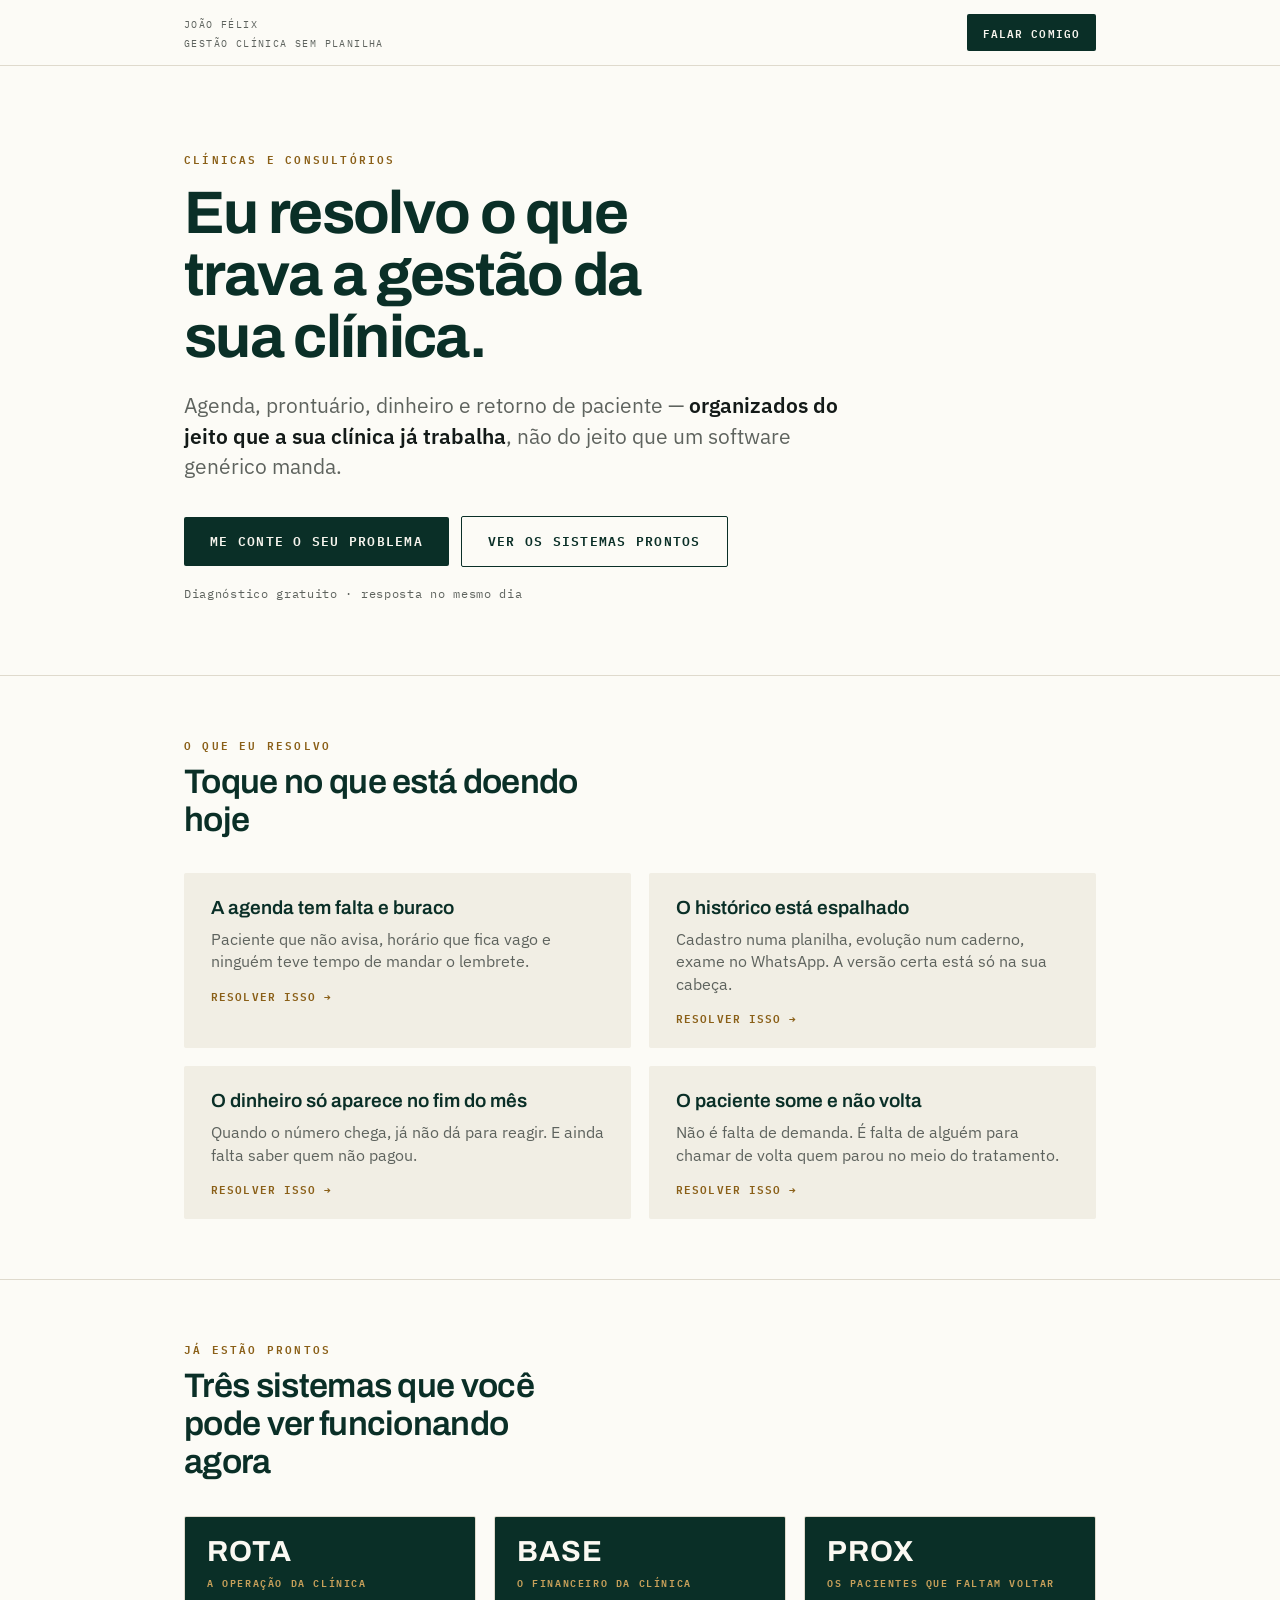
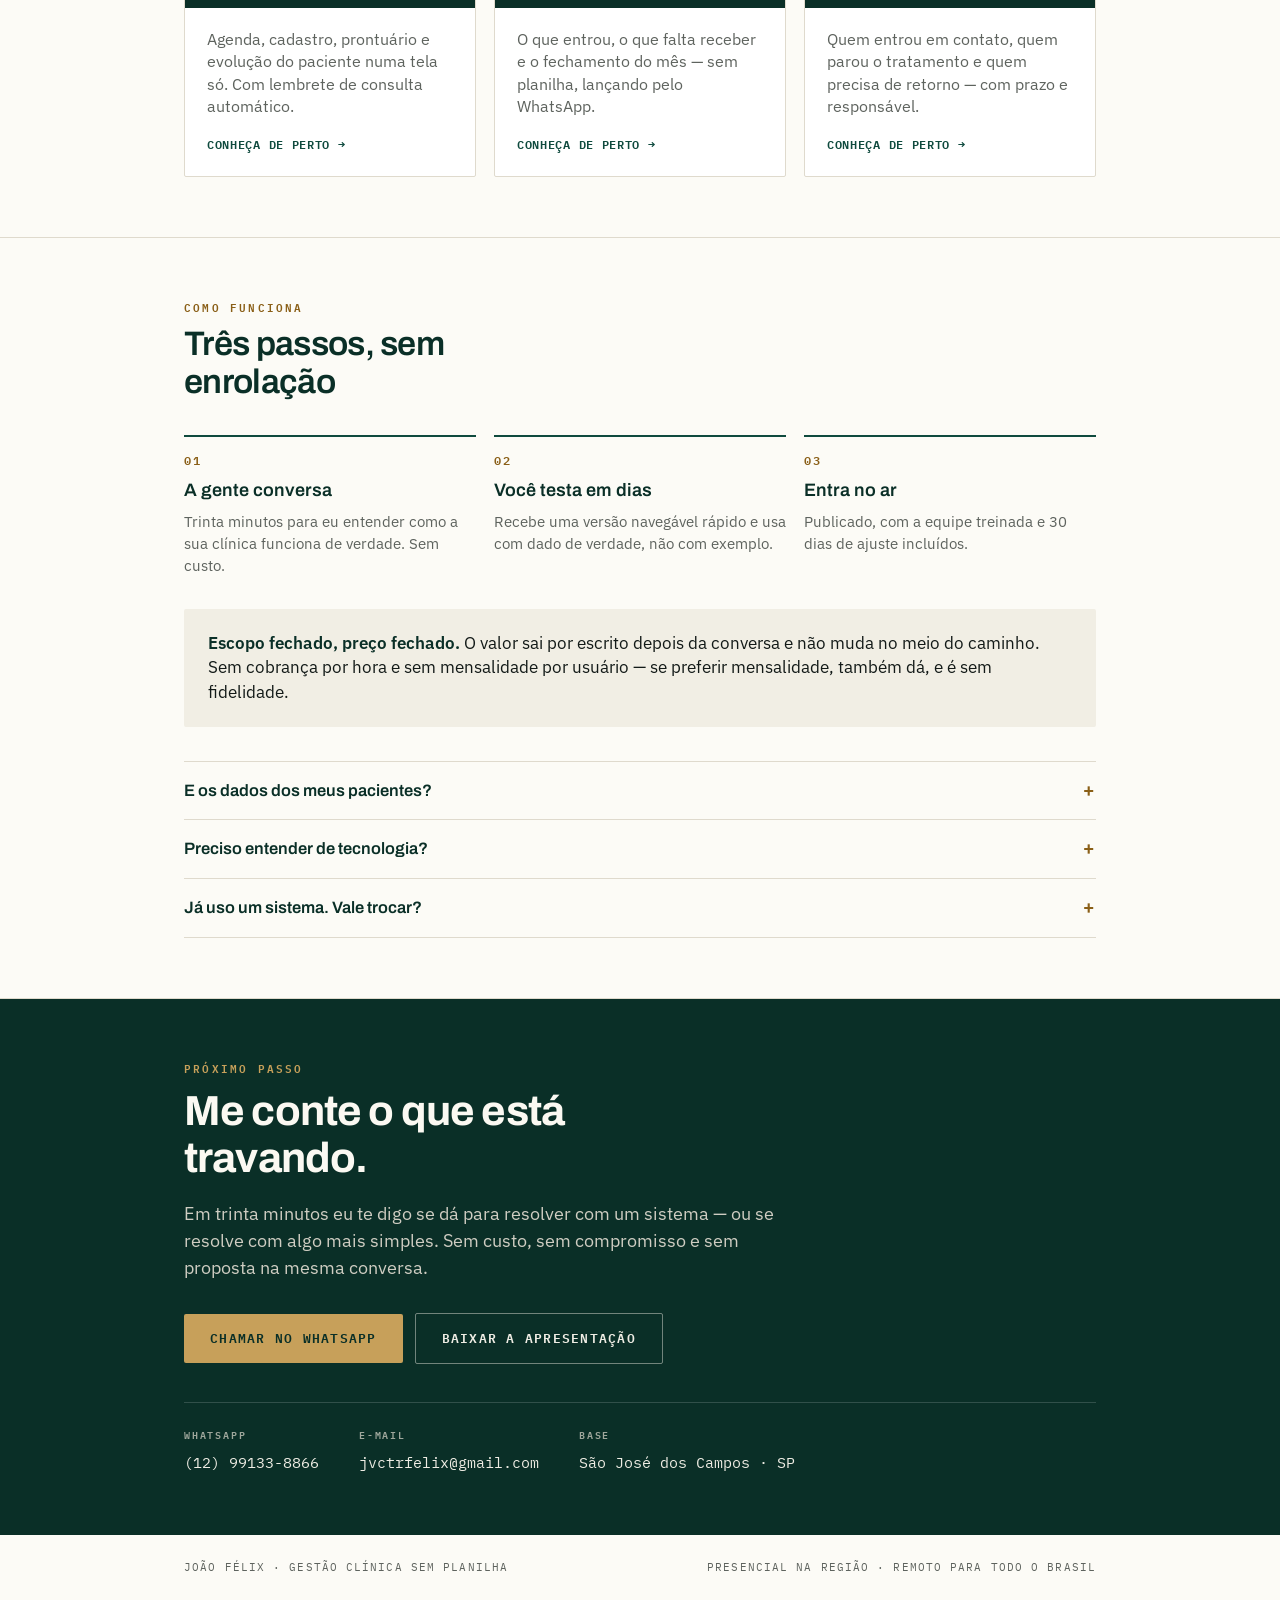
==== commit a13d842c: "Estreita o posicionamento para gestão clínica e corta a página pela metade A página falava com quatr" ====
--- a/index.html
+++ b/index.html
@@ -3,311 +3,178 @@
 <head>
 <meta charset="utf-8">
 <meta name="viewport" content="width=device-width, initial-scale=1">
-<title>João Félix — Sistemas sob medida para consultórios e clínicas</title>
-<meta name="description" content="Sistemas web simples e sob medida para profissionais liberais e clínicas: acompanhamento de pacientes, controle financeiro, automação de processos e presença digital.">
-<meta property="og:title" content="O seu processo já funciona. Ele só não está em lugar nenhum.">
-<meta property="og:description" content="Sistemas web sob medida para consultórios e clínicas — feitos em cima do jeito que você já trabalha.">
+<title>João Félix — Sistemas para gestão de clínicas</title>
+<meta name="description" content="Resolvo o que trava a gestão da sua clínica: agenda, prontuário, financeiro e retorno de paciente. Sistemas simples, feitos do jeito que a sua clínica já trabalha.">
+<meta property="og:title" content="Eu resolvo o que trava a gestão da sua clínica.">
+<meta property="og:description" content="Agenda, prontuário, financeiro e retorno de paciente — sem planilha e sem software genérico.">
 <meta property="og:type" content="website">
 <meta name="theme-color" content="#0A2F27">
 <link rel="preconnect" href="https://fonts.googleapis.com">
 <link rel="preconnect" href="https://fonts.gstatic.com" crossorigin>
-<link href="https://fonts.googleapis.com/css2?family=Archivo:wght@500;600;700&family=IBM+Plex+Mono:wght@400;600&family=IBM+Plex+Sans:ital,wght@0,400;0,500;0,600;1,400&display=swap" rel="stylesheet">
+<link href="https://fonts.googleapis.com/css2?family=Archivo:wght@600;700&family=IBM+Plex+Mono:wght@400;600&family=IBM+Plex+Sans:wght@400;500;600&display=swap" rel="stylesheet">
 
 <!-- =========================================================
-     EDITE APENAS ESTE BLOCO. Ele preenche nome, WhatsApp,
-     e-mail e Instagram em toda a página de uma vez só.
+     EDITE APENAS ESTE BLOCO.
      ========================================================= -->
 <script>
 const SITE = {
   nome:      "João Félix",
   whatsapp:  "5512991338866",          // só números: 55 + DDD + número
   email:     "jvctrfelix@gmail.com",
-  instagram: "",                       // sem o @; deixe "" para não exibir
+  instagram: "",                       // sem o @; vazio não exibe a linha
   cidade:    "São José dos Campos · SP",
-  site:      "https://futuro.jvctrfelix.workers.dev",  // endereço público desta página
-
-  // Preços. Deixe "" para não exibir valor nenhum (recomendado).
-  // Se preencher, ex.: "R$ 2.500", vira "A partir de R$ 2.500" no card.
-  precos: { 1: "", 2: "", 3: "" }
+  site:      "https://futuro.jvctrfelix.workers.dev"
 };
 </script>
 
 <style>
 :root{
-  --ink:#131A18; --pine:#0F4A3E; --pine-d:#0A2F27; --ochre:#8A5F17;
-  --paper:#FCFBF6; --rule:#DFDACD; --mute:#636863; --wash:#F1EEE4;
+  --ink:#131A18; --pine:#0F4A3E; --pine-d:#0A2F27; --ochre:#8A5F17; --gold:#C7A05A;
+  --paper:#FCFBF6; --rule:#DFDACD; --mute:#5E635E; --wash:#F1EEE4;
   --disp:'Archivo',system-ui,sans-serif;
   --body:'IBM Plex Sans',system-ui,sans-serif;
   --mono:'IBM Plex Mono',ui-monospace,monospace;
 }
 *{box-sizing:border-box;margin:0;padding:0;}
-html{scroll-behavior:smooth;-webkit-text-size-adjust:100%;scroll-padding-top:78px;}
+html{scroll-behavior:smooth;-webkit-text-size-adjust:100%;scroll-padding-top:76px;}
 body{font-family:var(--body);color:var(--ink);background:var(--paper);
-  font-size:17px;line-height:1.6;-webkit-font-smoothing:antialiased;}
-.wrap{max-width:1080px;margin:0 auto;padding:0 24px;}
+  font-size:17px;line-height:1.55;-webkit-font-smoothing:antialiased;}
+.wrap{max-width:960px;margin:0 auto;padding:0 24px;}
 .slab{font-family:var(--mono);font-size:11px;font-weight:600;letter-spacing:.2em;
   text-transform:uppercase;color:var(--ochre);}
-a:focus-visible,button:focus-visible,summary:focus-visible{
-  outline:2px solid var(--ochre);outline-offset:3px;border-radius:2px;}
+a:focus-visible,summary:focus-visible{outline:2px solid var(--ochre);outline-offset:3px;}
+
+.btn{display:inline-block;background:var(--pine-d);color:#F7F5EE;text-decoration:none;
+  font-family:var(--mono);font-size:12.5px;font-weight:600;letter-spacing:.1em;
+  text-transform:uppercase;padding:15px 26px;border-radius:2px;transition:background .15s;}
+.btn:hover{background:var(--pine);}
+.btn.sm{padding:10px 16px;font-size:11px;}
+.btn.ghost{background:transparent;color:var(--pine-d);border:1.5px solid var(--pine-d);}
+.btn.ghost:hover{background:var(--pine-d);color:#F7F5EE;}
 
 /* ---------- topo ---------- */
 .top{border-bottom:1px solid var(--rule);position:sticky;top:0;z-index:20;
   background:rgba(252,251,246,.94);backdrop-filter:blur(8px);}
 .top .wrap{display:flex;justify-content:space-between;align-items:center;
-  padding-top:14px;padding-bottom:14px;gap:16px;}
+  padding:14px 24px;gap:16px;}
 .brand{font-family:var(--disp);font-weight:700;font-size:18px;color:var(--pine-d);
-  letter-spacing:-.01em;text-decoration:none;}
+  text-decoration:none;letter-spacing:-.01em;}
 .brand span{display:block;font-family:var(--mono);font-size:10px;font-weight:400;
   letter-spacing:.14em;text-transform:uppercase;color:var(--mute);margin-top:3px;}
-.nav{display:flex;align-items:center;gap:26px;}
-.nav a.lnk{font-family:var(--mono);font-size:11.5px;font-weight:600;letter-spacing:.1em;
-  text-transform:uppercase;color:var(--mute);text-decoration:none;transition:color .15s;}
-.nav a.lnk:hover{color:var(--pine-d);}
-@media (max-width:860px){.nav a.lnk{display:none;}}
-
-.btn{display:inline-block;background:var(--pine-d);color:#F7F5EE;text-decoration:none;
-  font-family:var(--mono);font-size:12px;font-weight:600;letter-spacing:.1em;text-transform:uppercase;
-  padding:13px 22px;border-radius:2px;transition:background .15s;}
-.btn:hover{background:var(--pine);}
-.btn.sm{padding:10px 16px;font-size:11px;}
-.btn.ghost{background:transparent;color:var(--pine-d);border:1.5px solid var(--pine-d);}
-.btn.ghost:hover{background:var(--pine-d);color:#F7F5EE;}
 
 /* ---------- hero ---------- */
-.hero{padding:76px 0 64px;border-bottom:1px solid var(--rule);}
-h1{font-family:var(--disp);font-weight:700;font-size:clamp(34px,6.2vw,60px);
-  line-height:1.04;letter-spacing:-.025em;color:var(--pine-d);max-width:16ch;}
-.lede{font-size:clamp(17px,2.2vw,21px);line-height:1.5;color:var(--mute);
-  max-width:60ch;margin-top:24px;}
+.hero{padding:84px 0 72px;border-bottom:1px solid var(--rule);}
+h1{font-family:var(--disp);font-weight:700;font-size:clamp(36px,6.4vw,60px);
+  line-height:1.03;letter-spacing:-.028em;color:var(--pine-d);max-width:15ch;margin-top:16px;}
+.lede{font-size:clamp(18px,2.2vw,21px);line-height:1.45;color:var(--mute);
+  max-width:52ch;margin-top:22px;}
 .lede b{color:var(--ink);font-weight:600;}
-.hero .cta{margin-top:36px;display:flex;gap:12px;flex-wrap:wrap;align-items:center;}
-.reassure{font-family:var(--mono);font-size:11.5px;letter-spacing:.06em;color:var(--mute);
+.cta{margin-top:34px;display:flex;gap:12px;flex-wrap:wrap;align-items:center;}
+.selo{font-family:var(--mono);font-size:11.5px;letter-spacing:.06em;color:var(--mute);
   margin-top:18px;}
 
-/* ---------- secoes ---------- */
-section{padding:64px 0;border-bottom:1px solid var(--rule);}
-.shead{margin-bottom:36px;}
-.shead h2{font-family:var(--disp);font-weight:600;font-size:clamp(24px,3.4vw,34px);
-  line-height:1.15;letter-spacing:-.02em;color:var(--pine-d);margin-top:10px;max-width:22ch;}
-
-.grid{display:grid;gap:20px;}
-.g4{grid-template-columns:repeat(4,1fr);}
+/* ---------- seções ---------- */
+section{padding:60px 0;border-bottom:1px solid var(--rule);}
+h2{font-family:var(--disp);font-weight:600;font-size:clamp(25px,3.6vw,34px);
+  line-height:1.12;letter-spacing:-.02em;color:var(--pine-d);margin-top:10px;max-width:20ch;}
+.grid{display:grid;gap:18px;margin-top:34px;}
 .g3{grid-template-columns:repeat(3,1fr);}
-.g2{grid-template-columns:1fr 1fr;gap:48px;}
-
-/* ---------- dor / reconhecimento ---------- */
-.pain{background:var(--wash);border-bottom:1px solid var(--rule);}
-.pain ul{list-style:none;display:grid;gap:0;}
-.pain li{display:flex;gap:16px;align-items:flex-start;padding:18px 0;
-  border-bottom:1px solid var(--rule);font-size:16.5px;line-height:1.5;}
-.pain li:last-child{border-bottom:none;}
-.pain li b{color:var(--pine-d);font-weight:600;}
-.pain .mark{font-family:var(--mono);font-size:14px;font-weight:600;color:var(--ochre);
-  flex-shrink:0;width:22px;padding-top:1px;}
-.pain .close{margin-top:26px;font-size:17px;color:var(--pine-d);font-weight:600;max-width:56ch;}
-
-/* ---------- áreas ---------- */
-.hint{font-size:15.5px;line-height:1.5;color:var(--mute);max-width:58ch;margin-top:-22px;
-  margin-bottom:34px;}
-.hint b{color:var(--pine-d);font-weight:600;}
-.area{background:var(--wash);padding:24px 22px 14px;border-radius:2px;
-  display:flex;flex-direction:column;}
-.area .n{font-family:var(--mono);font-size:13px;font-weight:600;letter-spacing:.12em;color:var(--ochre);}
-.area h3{font-family:var(--disp);font-weight:600;font-size:19px;line-height:1.2;
-  margin:8px 0 8px;color:var(--pine-d);}
-.area > p{font-size:14.5px;line-height:1.5;color:var(--mute);}
-.area ul{list-style:none;margin-top:16px;}
-.area li{border-top:1px solid var(--rule);}
-.area li a{display:flex;justify-content:space-between;align-items:baseline;gap:12px;
-  padding:11px 0;font-size:15px;line-height:1.4;color:var(--ink);text-decoration:none;
-  transition:color .15s,padding-left .15s;}
-.area li a .go{font-family:var(--mono);font-size:14px;color:var(--ochre);flex-shrink:0;
-  opacity:.4;transition:opacity .15s;}
-.area li a:hover{color:var(--pine);padding-left:5px;}
-.area li a:hover .go{opacity:1;}
-
-.case{border-top:2px solid var(--pine);padding-top:16px;}
-.case .who{font-family:var(--mono);font-size:10.5px;font-weight:600;letter-spacing:.15em;
-  text-transform:uppercase;color:var(--pine);}
-.case h3{font-family:var(--disp);font-weight:600;font-size:19px;line-height:1.22;
-  margin:10px 0 10px;color:var(--ink);}
-.case p{font-size:15px;line-height:1.55;color:var(--mute);}
-.case .out{margin-top:12px;font-family:var(--mono);font-size:12px;font-weight:600;
-  letter-spacing:.04em;color:var(--pine-d);}
-
-.step{display:flex;gap:18px;padding:20px 0;border-bottom:1px solid var(--rule);}
-.step:last-child{border-bottom:none;}
-.step .d{font-family:var(--mono);font-size:15px;font-weight:600;color:var(--ochre);
-  flex-shrink:0;width:34px;padding-top:2px;}
-.step h3{font-family:var(--disp);font-weight:600;font-size:19px;color:var(--pine-d);margin-bottom:5px;}
-.step p{font-size:15.5px;line-height:1.55;color:var(--mute);}
-
-.cmp{background:var(--pine-d);color:#EFEDE4;padding:32px 30px;border-radius:2px;align-self:start;}
-.cmp .slab{color:#C7A05A;}
-.cmp .row{padding:16px 0;border-bottom:1px solid rgba(255,255,255,.14);}
-.cmp .row:last-child{border-bottom:none;}
-.cmp .k{font-family:var(--mono);font-size:10.5px;font-weight:600;letter-spacing:.15em;
-  text-transform:uppercase;color:#C7A05A;margin-bottom:6px;}
-.cmp .v{font-size:15.5px;line-height:1.5;color:#DCDACF;}
-.cmp .top-note{margin-bottom:22px;}
-
-/* ---------- investimento ---------- */
-.tier{border:1.5px solid var(--rule);border-radius:2px;padding:26px 24px 28px;
-  display:flex;flex-direction:column;background:var(--paper);}
-.tier.mid{border-color:var(--pine-d);border-width:2px;}
-.tier .tag{font-family:var(--mono);font-size:10.5px;font-weight:600;letter-spacing:.15em;
-  text-transform:uppercase;color:var(--ochre);}
-.tier h3{font-family:var(--disp);font-weight:600;font-size:20px;color:var(--pine-d);margin:10px 0 6px;}
-.tier .price{font-family:var(--disp);font-weight:700;font-size:26px;color:var(--ink);
-  letter-spacing:-.02em;margin:14px 0 4px;}
-.tier .price small{display:block;font-family:var(--mono);font-size:11px;font-weight:400;
-  letter-spacing:.08em;text-transform:uppercase;color:var(--mute);margin-bottom:6px;}
-.tier .entra{font-family:var(--mono);font-size:10px;font-weight:600;letter-spacing:.16em;
-  text-transform:uppercase;color:var(--ochre);margin-top:18px;padding-top:16px;
-  border-top:1px solid var(--rule);}
-.tier ul{list-style:none;margin:10px 0 18px;}
-.tier li{font-size:14.5px;line-height:1.45;color:var(--mute);padding:6px 0 6px 18px;position:relative;}
-.tier li::before{content:"—";position:absolute;left:0;color:var(--ochre);font-family:var(--mono);}
-.tier p.sub{font-size:15px;line-height:1.5;color:var(--mute);}
-.tier .prazo{margin-top:auto;padding-top:14px;border-top:1px solid var(--rule);
-  font-family:var(--mono);font-size:11.5px;letter-spacing:.04em;color:var(--pine-d);font-weight:600;}
-.peca{margin-top:14px;font-family:var(--mono);font-size:11.5px;font-weight:600;
-  letter-spacing:.06em;text-transform:uppercase;color:var(--pine);text-decoration:none;
-  display:inline-flex;gap:7px;align-items:center;transition:gap .15s;}
-.peca:hover{gap:12px;}
-
-/* ---------- sistemas prontos ---------- */
+.g2{grid-template-columns:1fr 1fr;}
+
+/* problemas */
+.dor{display:block;background:var(--wash);border-radius:2px;padding:24px 24px 22px;
+  text-decoration:none;border-left:3px solid transparent;transition:border-color .15s,transform .15s;}
+.dor:hover{border-left-color:var(--ochre);transform:translateX(3px);}
+.dor h3{font-family:var(--disp);font-weight:600;font-size:19px;line-height:1.2;
+  color:var(--pine-d);margin-bottom:8px;}
+.dor p{font-size:15.5px;line-height:1.45;color:var(--mute);}
+.dor .go{display:block;margin-top:14px;font-family:var(--mono);font-size:11px;
+  font-weight:600;letter-spacing:.1em;text-transform:uppercase;color:var(--ochre);}
+
+/* sistemas */
 .sis{border:1.5px solid var(--rule);border-radius:2px;overflow:hidden;
-  display:flex;flex-direction:column;background:var(--paper);}
-.sis .cabeca{background:var(--pine-d);padding:22px 24px 19px;}
-.sis .cod{font-family:var(--disp);font-weight:700;font-size:31px;line-height:1;
+  display:flex;flex-direction:column;background:#fff;}
+.sis .cabeca{background:var(--pine-d);padding:20px 22px 18px;}
+.sis .cod{font-family:var(--disp);font-weight:700;font-size:29px;line-height:1;
   letter-spacing:.03em;color:#FBF9F2;}
-.sis .para{font-family:var(--mono);font-size:10.5px;font-weight:600;letter-spacing:.16em;
-  text-transform:uppercase;color:#C7A05A;margin-top:10px;}
-.sis .corpo{padding:22px 24px 24px;display:flex;flex-direction:column;flex:1;}
-.sis .corpo > p{font-size:15px;line-height:1.5;color:var(--mute);}
-.sis .pronto{font-family:var(--mono);font-size:10px;font-weight:600;letter-spacing:.16em;
-  text-transform:uppercase;color:var(--ochre);margin-top:18px;padding-top:15px;
-  border-top:1px solid var(--rule);}
-.sis ul{list-style:none;margin:10px 0 18px;}
-.sis li{font-size:14.5px;line-height:1.45;color:var(--mute);padding:6px 0 6px 18px;position:relative;}
-.sis li::before{content:"—";position:absolute;left:0;color:var(--ochre);font-family:var(--mono);}
-.sis .adapto{margin-top:auto;padding-top:15px;border-top:1px solid var(--rule);
-  font-size:14.5px;line-height:1.5;color:var(--mute);}
-.sis .adapto b{color:var(--pine-d);font-weight:600;}
-.sis .acoes{margin-top:16px;display:flex;flex-direction:column;align-items:flex-start;gap:9px;}
-.sis .acoes .peca{margin-top:0;}
-.sis .fala{font-size:13.5px;color:var(--mute);text-decoration:underline;
-  text-underline-offset:3px;text-decoration-color:var(--rule);transition:color .15s;}
-.sis .fala:hover{color:var(--pine);text-decoration-color:var(--pine);}
-
-/* ---------- consultas e vínculos ---------- */
-.cons .k{font-family:var(--mono);font-size:10.5px;font-weight:600;letter-spacing:.16em;
-  text-transform:uppercase;color:var(--ochre);padding-bottom:14px;
-  border-bottom:1px solid var(--rule);}
-.cons ul{list-style:none;margin-top:6px;}
-.cons li{font-size:15.5px;line-height:1.45;color:var(--mute);padding:11px 0 11px 20px;
-  position:relative;border-bottom:1px solid var(--wash);}
-.cons li:last-child{border-bottom:none;}
-.cons li::before{content:"—";position:absolute;left:0;color:var(--ochre);font-family:var(--mono);}
-.cons li b{color:var(--pine-d);font-weight:600;}
-
-/* como o preço funciona */
-.como{background:var(--pine-d);color:#EFEDE4;border-radius:2px;padding:34px 32px 30px;margin-top:34px;}
-.como .slab{color:#C7A05A;}
-.como h3{font-family:var(--disp);font-weight:600;font-size:clamp(20px,2.6vw,25px);
-  line-height:1.15;letter-spacing:-.02em;color:#FBF9F2;margin:10px 0 24px;max-width:26ch;}
-.como .rows{display:grid;grid-template-columns:1fr 1fr;gap:0 44px;}
-.como .row{padding:15px 0;border-bottom:1px solid rgba(255,255,255,.14);}
-.como .rows .row:nth-last-child(-n+2){border-bottom:none;}
-.como .k{font-family:var(--mono);font-size:10.5px;font-weight:600;letter-spacing:.15em;
-  text-transform:uppercase;color:#C7A05A;margin-bottom:6px;}
-.como .v{font-size:15.5px;line-height:1.5;color:#DCDACF;}
-.como .fecho{margin-top:26px;padding-top:22px;border-top:1px solid rgba(255,255,255,.18);
-  display:flex;justify-content:space-between;align-items:center;gap:22px;flex-wrap:wrap;}
-.como .fecho p{font-size:16.5px;line-height:1.5;color:#EFEDE4;max-width:46ch;}
-.como .fecho .btn{background:#C7A05A;color:#0A2F27;flex-shrink:0;}
-.como .fecho .btn:hover{background:#D9B879;}
-@media (max-width:700px){
-  .como .rows{grid-template-columns:1fr;}
-  .como .rows .row:nth-last-child(-n+2){border-bottom:1px solid rgba(255,255,255,.14);}
-  .como .rows .row:last-child{border-bottom:none;}
-}
-.note{margin-top:26px;font-size:15px;line-height:1.55;color:var(--mute);max-width:64ch;}
-.note b{color:var(--pine-d);font-weight:600;}
-
-/* ---------- faixa de CTA ---------- */
-.band{background:var(--pine);color:#EFEDE4;border-bottom:none;padding:52px 0;}
-.band .wrap{display:flex;justify-content:space-between;align-items:center;gap:28px;flex-wrap:wrap;}
-.band h2{font-family:var(--disp);font-weight:700;font-size:clamp(22px,3.2vw,30px);
-  line-height:1.15;letter-spacing:-.02em;color:#FBF9F2;max-width:24ch;}
-.band p{font-size:16px;color:#C6D2CC;margin-top:8px;max-width:46ch;}
-.band .btn{background:#C7A05A;color:#0A2F27;}
-.band .btn:hover{background:#D9B879;}
-
-/* ---------- faq ---------- */
-.faq details{border-bottom:1px solid var(--rule);}
-.faq summary{font-family:var(--disp);font-weight:600;font-size:17.5px;color:var(--pine-d);
-  padding:20px 40px 20px 0;cursor:pointer;list-style:none;position:relative;line-height:1.35;}
+.sis .para{font-family:var(--mono);font-size:10px;font-weight:600;letter-spacing:.16em;
+  text-transform:uppercase;color:var(--gold);margin-top:9px;}
+.sis .corpo{padding:20px 22px 22px;display:flex;flex-direction:column;flex:1;}
+.sis p{font-size:15.5px;line-height:1.45;color:var(--mute);}
+.sis .peca{margin-top:auto;padding-top:18px;font-family:var(--mono);font-size:11.5px;
+  font-weight:600;letter-spacing:.06em;text-transform:uppercase;color:var(--pine);
+  text-decoration:none;display:inline-flex;gap:7px;transition:gap .15s;}
+.sis .peca:hover{gap:12px;}
+
+/* passos */
+.passo{border-top:2px solid var(--pine);padding-top:14px;}
+.passo .d{font-family:var(--mono);font-size:12px;font-weight:600;letter-spacing:.14em;
+  color:var(--ochre);}
+.passo h3{font-family:var(--disp);font-weight:600;font-size:18px;color:var(--pine-d);
+  margin:8px 0 6px;}
+.passo p{font-size:15px;line-height:1.45;color:var(--mute);}
+.preco{margin-top:32px;padding:22px 24px;background:var(--wash);border-radius:2px;
+  font-size:16.5px;line-height:1.5;color:var(--ink);}
+.preco b{color:var(--pine-d);font-weight:600;}
+
+/* faq enxuto */
+.faq{margin-top:34px;}
+.faq details{border-top:1px solid var(--rule);}
+.faq details:last-of-type{border-bottom:1px solid var(--rule);}
+.faq summary{font-family:var(--disp);font-weight:600;font-size:16.5px;color:var(--pine-d);
+  padding:16px 34px 16px 0;cursor:pointer;list-style:none;position:relative;}
 .faq summary::-webkit-details-marker{display:none;}
-.faq summary::after{content:"+";position:absolute;right:4px;top:18px;
-  font-family:var(--mono);font-size:20px;font-weight:400;color:var(--ochre);}
+.faq summary::after{content:"+";position:absolute;right:2px;top:14px;
+  font-family:var(--mono);font-size:19px;color:var(--ochre);}
 .faq details[open] summary::after{content:"–";}
-.faq .ans{padding:0 0 22px;font-size:16px;line-height:1.6;color:var(--mute);max-width:70ch;}
-
-/* ---------- indicação ---------- */
-.refer{background:var(--pine-d);color:#EFEDE4;border-bottom:none;}
-.refer h2{font-family:var(--disp);font-weight:700;font-size:clamp(26px,4vw,40px);
-  line-height:1.12;letter-spacing:-.02em;color:#FBF9F2;max-width:20ch;margin:12px 0 20px;}
-.refer p{font-size:17.5px;line-height:1.6;color:#CFCDC2;max-width:60ch;}
-.refer .slab{color:#C7A05A;}
-.refer .cta{margin-top:34px;display:flex;gap:12px;flex-wrap:wrap;}
-.refer .btn{background:#C7A05A;color:#0A2F27;}
-.refer .btn:hover{background:#D9B879;}
-.refer .btn.ghost{background:transparent;color:#EFEDE4;border-color:rgba(239,237,228,.45);}
-.refer .btn.ghost:hover{background:#EFEDE4;color:var(--pine-d);}
-.contacts{margin-top:40px;padding-top:26px;border-top:1px solid rgba(255,255,255,.16);
-  display:flex;gap:44px;flex-wrap:wrap;}
-.contacts div .k{font-family:var(--mono);font-size:10px;font-weight:600;letter-spacing:.18em;
+.faq .ans{padding:0 0 18px;font-size:15.5px;line-height:1.55;color:var(--mute);max-width:66ch;}
+
+/* fechamento */
+.fim{background:var(--pine-d);color:#EFEDE4;border-bottom:none;}
+.fim h2{color:#FBF9F2;font-weight:700;font-size:clamp(28px,4.4vw,42px);max-width:17ch;
+  margin:12px 0 18px;}
+.fim .slab{color:var(--gold);}
+.fim p{font-size:17.5px;line-height:1.55;color:#CFCDC2;max-width:54ch;}
+.fim .cta{margin-top:32px;}
+.fim .btn{background:var(--gold);color:#0A2F27;}
+.fim .btn:hover{background:#D9B879;}
+.fim .btn.ghost{background:transparent;color:#EFEDE4;border-color:rgba(239,237,228,.45);}
+.fim .btn.ghost:hover{background:#EFEDE4;color:var(--pine-d);}
+.contatos{margin-top:38px;padding-top:24px;border-top:1px solid rgba(255,255,255,.16);
+  display:flex;gap:40px;flex-wrap:wrap;}
+.contatos div .k{font-family:var(--mono);font-size:10px;font-weight:600;letter-spacing:.18em;
   text-transform:uppercase;color:#9FA79C;margin-bottom:6px;}
-.contacts div a,.contacts div span{font-family:var(--mono);font-size:15px;color:#EFEDE4;text-decoration:none;}
-.contacts div a:hover{color:#C7A05A;}
-
-footer{padding:26px 0;}
+.contatos div a,.contatos div span{font-family:var(--mono);font-size:15px;color:#EFEDE4;
+  text-decoration:none;}
+.contatos div a:hover{color:var(--gold);}
+
+footer{padding:24px 0;}
 footer .wrap{display:flex;justify-content:space-between;gap:16px;flex-wrap:wrap;
-  font-family:var(--mono);font-size:11px;letter-spacing:.1em;text-transform:uppercase;color:var(--mute);}
-
-@media (max-width:900px){
-  .g4,.g3{grid-template-columns:1fr 1fr;}
-  .g2{grid-template-columns:1fr;gap:36px;}
+  font-family:var(--mono);font-size:11px;letter-spacing:.1em;text-transform:uppercase;
+  color:var(--mute);}
+
+@media (max-width:820px){
+  .g3{grid-template-columns:1fr;}
+  .g2{grid-template-columns:1fr;}
 }
 @media (max-width:600px){
   body{font-size:16px;}
   .wrap{padding:0 18px;}
-  .hero{padding:52px 0 44px;}
+  .top .wrap{padding:12px 18px;}
+  .hero{padding:56px 0 48px;}
   section{padding:48px 0;}
-  .g4,.g3{grid-template-columns:1fr;}
-  .contacts{gap:26px;}
+  .contatos{gap:24px;}
   .btn{width:100%;text-align:center;}
   .btn.sm{width:auto;}
-  .top .wrap{padding-top:12px;padding-bottom:12px;}
 }
-
-/* ---------- versão impressa / PDF ---------- */
 @media print{
-  html{scroll-padding-top:0;}
+  .top,.no-print{display:none !important;}
   body{font-size:11pt;background:#fff;}
-  .top,.band,.no-print{display:none !important;}
-  section,.hero{padding:22pt 0;border-bottom:1px solid #ccc;}
-  .area,.svc,.case,.tier,.step,.faq details{break-inside:avoid;}
-  .area li a .go{display:none;}
-  .refer,.cmp{background:#fff !important;color:#000 !important;}
-  .refer h2,.refer p,.cmp .v,.contacts div a,.contacts div span{color:#000 !important;}
-  .refer .slab,.cmp .slab,.cmp .k{color:#8a6218 !important;}
-  .contacts{border-top:1px solid #ccc;}
-  a{text-decoration:none;color:#000;}
-  h1{font-size:26pt;}
-  .g4,.g3{grid-template-columns:1fr 1fr;}
+  section,.hero{padding:20pt 0;}
+  .fim{background:#fff !important;color:#000 !important;}
+  .fim h2,.fim p,.contatos div a,.contatos div span{color:#000 !important;}
+  .g3,.g2{grid-template-columns:1fr 1fr;}
+  .dor,.sis,.passo,.faq details{break-inside:avoid;}
 }
 </style>
 </head>
@@ -315,470 +182,142 @@
 
 <header class="top">
   <div class="wrap">
-    <a class="brand" href="#topo"><span data-site="nome">João Félix</span><span>Sistemas web sob medida</span></a>
-    <nav class="nav">
-      <a class="lnk" href="#servicos">O que resolvo</a>
-      <a class="lnk" href="#sistemas">Sistemas</a>
-      <a class="lnk" href="#casos">Casos</a>
-      <a class="lnk" href="#processo">Como funciona</a>
-      <a class="lnk" href="#investimento">Investimento</a>
-      <a class="btn sm" data-wa="Olá! Vi o seu site e queria conversar sobre um sistema.">Falar comigo</a>
-    </nav>
+    <a class="brand" href="#topo"><span data-site="nome">João Félix</span><span>Gestão clínica sem planilha</span></a>
+    <a class="btn sm" data-wa="Olá! Vi o seu site e queria conversar sobre a gestão da minha clínica.">Falar comigo</a>
   </div>
 </header>
 
 <div class="hero" id="topo">
   <div class="wrap">
-    <div class="slab">Consultórios · clínicas · profissionais liberais</div>
-    <h1 style="margin-top:14px">O seu processo já funciona. Ele só não está em lugar nenhum.</h1>
-    <p class="lede">Eu construo sistemas web simples para quem atende — <b>feitos em cima do jeito que você já trabalha</b>, não do jeito que um software genérico manda trabalhar.</p>
+    <div class="slab">Clínicas e consultórios</div>
+    <h1>Eu resolvo o que trava a gestão da sua clínica.</h1>
+    <p class="lede">Agenda, prontuário, dinheiro e retorno de paciente — <b>organizados do jeito que a sua clínica já trabalha</b>, não do jeito que um software genérico manda.</p>
     <div class="cta">
-      <a class="btn" data-wa="Olá! Queria agendar o diagnóstico gratuito.">Quero um diagnóstico gratuito</a>
+      <a class="btn" data-wa="Olá! Queria te contar o que está travando na minha clínica.">Me conte o seu problema</a>
       <a class="btn ghost" href="#sistemas">Ver os sistemas prontos</a>
     </div>
-    <p class="reassure">Conversa de 30 minutos · sem custo · sem compromisso</p>
+    <p class="selo">Diagnóstico gratuito · resposta no mesmo dia</p>
   </div>
 </div>
 
-<section class="pain">
-  <div class="wrap">
-    <div class="shead">
-      <div class="slab">Se algum desses for você</div>
-      <h2>O problema quase nunca é falta de organização</h2>
-    </div>
-    <ul>
-      <li><span class="mark">01</span><div>A informação existe, mas está <b>espalhada em três lugares</b> — uma planilha, um caderno e um grupo de WhatsApp.</div></li>
-      <li><span class="mark">02</span><div>Você já testou um sistema pronto e <b>abandonou em duas semanas</b>, porque ele obrigava a trabalhar de um jeito que não é o seu.</div></li>
-      <li><span class="mark">03</span><div>Toda segunda-feira alguém perde <b>algumas horas juntando dado</b> que já tinha sido digitado antes.</div></li>
-      <li><span class="mark">04</span><div>Você sabe exatamente o que precisa ver na tela — <b>só não existe essa tela</b>.</div></li>
-    </ul>
-    <p class="close">O processo já funciona na sua cabeça. O que falta é ele existir em algum lugar além dela.</p>
+<section id="problemas">
+  <div class="wrap">
+    <div class="slab">O que eu resolvo</div>
+    <h2>Toque no que está doendo hoje</h2>
+    <div class="grid g2">
+      <a class="dor" data-wa="Oi! Minha agenda tem muita falta e buraco de horário. Dá pra resolver?">
+        <h3>A agenda tem falta e buraco</h3>
+        <p>Paciente que não avisa, horário que fica vago e ninguém teve tempo de mandar o lembrete.</p>
+        <span class="go">Resolver isso →</span>
+      </a>
+      <a class="dor" data-wa="Oi! O histórico dos meus pacientes está espalhado em vários lugares.">
+        <h3>O histórico está espalhado</h3>
+        <p>Cadastro numa planilha, evolução num caderno, exame no WhatsApp. A versão certa está só na sua cabeça.</p>
+        <span class="go">Resolver isso →</span>
+      </a>
+      <a class="dor" data-wa="Oi! Só descubro quanto a clínica faturou no fim do mês, e queria mudar isso.">
+        <h3>O dinheiro só aparece no fim do mês</h3>
+        <p>Quando o número chega, já não dá para reagir. E ainda falta saber quem não pagou.</p>
+        <span class="go">Resolver isso →</span>
+      </a>
+      <a class="dor" data-wa="Oi! Tenho muito paciente que sumiu e não volta. Queria recuperar.">
+        <h3>O paciente some e não volta</h3>
+        <p>Não é falta de demanda. É falta de alguém para chamar de volta quem parou no meio do tratamento.</p>
+        <span class="go">Resolver isso →</span>
+      </a>
+    </div>
   </div>
 </section>
 
-<section id="servicos">
-  <div class="wrap">
-    <div class="shead">
-      <div class="slab">Onde eu costumo entrar</div>
-      <h2>Ache o seu problema na lista e me chame por ele</h2>
-    </div>
-    <p class="hint">Não precisa saber o que pedir nem explicar tudo de uma vez. <b>Clique no item que é a sua dor</b> — o WhatsApp abre com a mensagem já escrita e a gente parte daí.</p>
-
-    <div class="grid g3">
-      <div class="area">
-        <div class="n">01</div>
-        <h3>Financeiro</h3>
-        <p>O dinheiro entra e sai todo dia, mas o número só aparece no fim do mês — quando já não dá para reagir.</p>
-        <ul>
-          <li><a data-wa="Oi! Queria resolver o fechamento do mês — hoje me toma tempo demais.">Fechar o mês sem perder um sábado<span class="go">→</span></a></li>
-          <li><a data-wa="Oi! Queria conseguir ver quem ainda não me pagou, sem caçar em planilha.">Saber quem ainda não pagou<span class="go">→</span></a></li>
-          <li><a data-wa="Oi! Queria lançar entrada e saída pelo WhatsApp, sem abrir planilha.">Lançar pelo WhatsApp, sem planilha<span class="go">→</span></a></li>
-          <li><a data-wa="Oi! Queria organizar as notas fiscais e os XMLs automaticamente.">Organizar notas e XML de NF-e<span class="go">→</span></a></li>
-        </ul>
-      </div>
-
-      <div class="area">
-        <div class="n">02</div>
-        <h3>Organização e agenda</h3>
-        <p>Cadastro num lugar, agenda em outro, histórico num terceiro. E a versão certa é sempre a que está na sua cabeça.</p>
-        <ul>
-          <li><a data-wa="Oi! Queria juntar cadastro, agenda e histórico num lugar só.">Tudo do paciente numa tela só<span class="go">→</span></a></li>
-          <li><a data-wa="Oi! Queria uma agenda em que o próprio paciente marca o horário.">Agenda que o paciente marca sozinho<span class="go">→</span></a></li>
-          <li><a data-wa="Oi! Queria parar de redigitar o mesmo dado em lugares diferentes.">Parar de redigitar o mesmo dado<span class="go">→</span></a></li>
-          <li><a data-wa="Oi! Queria tirar meu controle da planilha sem perder o que já tenho.">Sair da planilha sem perder nada<span class="go">→</span></a></li>
-        </ul>
-      </div>
-
-      <div class="area">
-        <div class="n">03</div>
-        <h3>Documentos</h3>
-        <p>Contrato, laudo, recibo, declaração. Sempre o mesmo modelo, sempre preenchido na mão, sempre com risco de ir com o nome errado.</p>
-        <ul>
-          <li><a data-wa="Oi! Queria que meus documentos saíssem preenchidos automaticamente.">Documento que se preenche sozinho<span class="go">→</span></a></li>
-          <li><a data-wa="Oi! Queria gerar relatório de evolução sem montar do zero toda vez.">Relatório pronto em um clique<span class="go">→</span></a></li>
-          <li><a data-wa="Oi! Queria um lugar único pra guardar e achar documento assinado.">Achar o arquivo assinado na hora<span class="go">→</span></a></li>
-          <li><a data-wa="Oi! Queria coletar assinatura e consentimento de forma digital.">Coletar assinatura e consentimento<span class="go">→</span></a></li>
-        </ul>
-      </div>
-
-      <div class="area">
-        <div class="n">04</div>
-        <h3>Mensagens</h3>
-        <p>O que some da agenda quase nunca é falta de demanda. É falta de um lembrete que ninguém teve tempo de mandar.</p>
-        <ul>
-          <li><a data-wa="Oi! Queria enviar lembrete de consulta automaticamente.">Lembrete de consulta automático<span class="go">→</span></a></li>
-          <li><a data-wa="Oi! Queria reduzir as faltas com confirmação automática.">Reduzir falta com confirmação<span class="go">→</span></a></li>
-          <li><a data-wa="Oi! Queria avisar quem está com pagamento em aberto, sem ter que cobrar na mão.">Cobrar sem ter que cobrar<span class="go">→</span></a></li>
-          <li><a data-wa="Oi! Queria chamar de volta paciente que sumiu faz tempo.">Chamar de volta quem sumiu<span class="go">→</span></a></li>
-        </ul>
-      </div>
-
-      <div class="area">
-        <div class="n">05</div>
-        <h3>Acompanhamento</h3>
-        <p>Você percebe a evolução do paciente. Só não tem como mostrar — nem para ele, nem para o convênio, nem para você daqui a seis meses.</p>
-        <ul>
-          <li><a data-wa="Oi! Queria acompanhar a evolução do paciente ao longo do tempo.">Ver a evolução em gráfico<span class="go">→</span></a></li>
-          <li><a data-wa="Oi! Queria que o paciente registrasse dados entre as sessões.">Paciente registra entre as sessões<span class="go">→</span></a></li>
-          <li><a data-wa="Oi! Queria aplicar questionário ou escala e ver o resultado somado.">Questionário com resultado somado<span class="go">→</span></a></li>
-          <li><a data-wa="Oi! Queria um painel com os números do meu consultório.">Painel com os números do mês<span class="go">→</span></a></li>
-        </ul>
-      </div>
-
-      <div class="area">
-        <div class="n">06</div>
-        <h3>Equipe e processos</h3>
-        <p>Quando é você sozinho, dá para segurar na memória. Com mais gente, o que não está escrito simplesmente não acontece.</p>
-        <ul>
-          <li><a data-wa="Oi! Queria ver em que pé está cada processo da minha equipe.">Ver em que pé está cada caso<span class="go">→</span></a></li>
-          <li><a data-wa="Oi! Queria definir responsável e prazo pra cada etapa do processo.">Responsável e prazo por etapa<span class="go">→</span></a></li>
-          <li><a data-wa="Oi! Queria receber alerta antes de vencer prazo importante.">Alerta antes de vencer o prazo<span class="go">→</span></a></li>
-          <li><a data-wa="Oi! Queria controlar quem da equipe vê o quê.">Controlar quem vê o quê<span class="go">→</span></a></li>
-        </ul>
-      </div>
-    </div>
-
-    <p class="note">Também faço <b>site de apresentação com agendamento</b> e <b>identidade visual completa</b> — logo, paleta, tipografia e artes para redes. E se a sua dor não estiver em nenhum item acima, <a data-wa="Oi! Não achei a minha situação nos exemplos do site, queria te contar o meu caso." style="color:var(--pine);font-weight:600">me conte o seu caso</a> — a maioria dos sistemas que entreguei começou assim.</p>
-  </div>
-</section>
-
 <section id="sistemas">
   <div class="wrap">
-    <div class="shead">
-      <div class="slab">Sistemas prontos</div>
-      <h2>Eu não começo do zero. Você também não precisa esperar como se fosse.</h2>
-    </div>
-    <p class="hint">Estes três já estão construídos e servem de <b>base</b>. Eu parto deles e molde ao seu processo — você recebe em semanas o que um projeto do zero levaria meses, <b>sem virar refém de um genérico</b>: o que muda é feito para você, não escolhido num menu. <b>Cada um tem apresentação aberta</b> — entre e veja funcionando antes de falar comigo.</p>
-
+    <div class="slab">Já estão prontos</div>
+    <h2>Três sistemas que você pode ver funcionando agora</h2>
     <div class="grid g3">
       <div class="sis">
         <div class="cabeca">
           <div class="cod">ROTA</div>
-          <div class="para">Para clínicas e consultórios</div>
+          <div class="para">A operação da clínica</div>
         </div>
         <div class="corpo">
-          <p>O consultório inteiro numa tela: quem é o paciente, quando ele vem, o que aconteceu na última sessão e como ele está evoluindo.</p>
-          <div class="pronto">Já vem pronto</div>
-          <ul>
-            <li>Cadastro e histórico do paciente</li>
-            <li>Agenda, com marcação pelo próprio paciente</li>
-            <li>Evolução e indicadores em gráfico</li>
-            <li>Relatório da sessão gerado pronto</li>
-            <li>Lembrete e confirmação automáticos</li>
-            <li>Acesso por usuário, com permissão por perfil</li>
-          </ul>
-          <div class="adapto"><b>O que eu adapto:</b> os campos que você registra, as etapas do seu atendimento e o formato dos seus relatórios.</div>
-          <div class="acoes">
-            <a class="peca" href="https://rota.jvctrfelix.workers.dev/conhecer" target="_blank" rel="noopener">Conheça de perto →</a>
-            <a class="fala" data-wa="Oi! Vi o ROTA e queria conversar sobre ele.">ou fale comigo sobre ele</a>
-          </div>
-        </div>
-      </div>
-
+          <p>Agenda, cadastro, prontuário e evolução do paciente numa tela só. Com lembrete de consulta automático.</p>
+          <a class="peca" href="https://rota.jvctrfelix.workers.dev/conhecer" target="_blank" rel="noopener">Conheça de perto →</a>
+        </div>
+      </div>
       <div class="sis">
         <div class="cabeca">
           <div class="cod">BASE</div>
-          <div class="para">Para controle financeiro</div>
+          <div class="para">O financeiro da clínica</div>
         </div>
         <div class="corpo">
-          <p>Entrada, saída e fechamento sem planilha. Você lança escrevendo do jeito que falaria, e o painel se atualiza sozinho.</p>
-          <div class="pronto">Já vem pronto</div>
-          <ul>
-            <li>Lançamento pelo WhatsApp, em linguagem normal</li>
-            <li>Painel de caixa e fechamento do mês</li>
-            <li>Contas a receber, com quem está em aberto</li>
-            <li>Resumo do dia enviado automaticamente</li>
-            <li>Leitura de XML de NF-e</li>
-            <li>Exportação em planilha quando quiser</li>
-          </ul>
-          <div class="adapto"><b>O que eu adapto:</b> seu plano de contas, suas categorias e os relatórios que o seu contador pede.</div>
-          <div class="acoes">
-            <a class="peca" href="https://base.jvctrfelix.workers.dev/como-funciona" target="_blank" rel="noopener">Conheça de perto →</a>
-            <a class="fala" data-wa="Oi! Vi o BASE e queria conversar sobre ele.">ou fale comigo sobre ele</a>
-          </div>
-        </div>
-      </div>
-
+          <p>O que entrou, o que falta receber e o fechamento do mês — sem planilha, lançando pelo WhatsApp.</p>
+          <a class="peca" href="https://base.jvctrfelix.workers.dev/como-funciona" target="_blank" rel="noopener">Conheça de perto →</a>
+        </div>
+      </div>
       <div class="sis">
         <div class="cabeca">
           <div class="cod">PROX</div>
-          <div class="para">Para controle de leads</div>
+          <div class="para">Os pacientes que faltam voltar</div>
         </div>
         <div class="corpo">
-          <p>Cada contato que chega vira um cartão com etapa, responsável e prazo. Nada mais morre esquecido no grupo do WhatsApp.</p>
-          <div class="pronto">Já vem pronto</div>
-          <ul>
-            <li>Funil por etapa, com responsável e prazo</li>
-            <li>Entrada de lead por formulário ou link</li>
-            <li>Alerta de contato parado tempo demais</li>
-            <li>Histórico de conversa por lead</li>
-            <li>Painel de conversão por origem</li>
-            <li>Exportação em CSV quando quiser</li>
-          </ul>
-          <div class="adapto"><b>O que eu adapto:</b> as etapas do seu funil, os campos do lead e a regra de quem recebe o quê.</div>
-          <div class="acoes">
-            <a class="peca" href="https://prox.jvctrfelix.workers.dev/apresentacao" target="_blank" rel="noopener">Conheça de perto →</a>
-            <a class="fala" data-wa="Oi! Vi o PROX e queria conversar sobre ele.">ou fale comigo sobre ele</a>
-          </div>
-        </div>
-      </div>
-    </div>
-
-    <p class="note">Nenhum dos três é obrigatório. Se o seu processo não se parecer com nenhum deles, eu construo do zero mesmo — <a data-wa="Oi! Acho que o meu caso não encaixa no ROTA, BASE nem PROX. Posso te contar?" style="color:var(--pine);font-weight:600">me conte o seu caso</a> e eu te digo com honestidade qual dos caminhos sai melhor para você.</p>
+          <p>Quem entrou em contato, quem parou o tratamento e quem precisa de retorno — com prazo e responsável.</p>
+          <a class="peca" href="https://prox.jvctrfelix.workers.dev/apresentacao" target="_blank" rel="noopener">Conheça de perto →</a>
+        </div>
+      </div>
+    </div>
   </div>
 </section>
 
-<section id="consultas">
-  <div class="wrap">
-    <div class="shead">
-      <div class="slab">Consultas e vínculos</div>
-      <h2>O que você cata em quatro sites, numa tela só</h2>
-    </div>
-    <p class="hint">Você digita o CNPJ — ou joga a lista inteira de clientes de uma vez — e recebe a situação de cada um já <b>analisada</b>, não só copiada. Sem captcha, sem login, sem abrir site do governo um por um.</p>
-
-    <div class="grid g2">
-      <div class="cons">
-        <div class="k">O que ele busca</div>
-        <ul>
-          <li>Situação cadastral, com data e motivo da baixa</li>
-          <li>Opção pelo Simples e pelo MEI, com as datas</li>
-          <li>Exclusão do Simples, e quando aconteceu</li>
-          <li>Atividade principal e todas as secundárias</li>
-          <li>Porte, natureza jurídica e capital social</li>
-          <li>Quadro societário, com entrada de cada sócio</li>
-          <li>Sanções e inidoneidade em cadastros federais</li>
-        </ul>
-      </div>
-      <div class="cons">
-        <div class="k">O que ele conclui sozinho</div>
-        <ul>
-          <li><b>Cliente que deixou de estar ativo</b> e ninguém percebeu</li>
-          <li><b>Quem foi excluído do Simples</b> e não voltou</li>
-          <li>Porte no cadastro que <b>não bate com o enquadramento</b></li>
-          <li>Capital social zerado, que trava operação em banco</li>
-          <li><b>Sanção vigente</b> contra a empresa</li>
-          <li>Empresa aberta há pouco tempo, que pede atenção</li>
-          <li><b>Clientes seus que dividem o mesmo sócio</b></li>
-        </ul>
-      </div>
-    </div>
-
-    <div class="como">
-      <div class="slab">Mapa de vínculos societários</div>
-      <h3>Quais dos seus clientes são, na prática, o mesmo grupo?</h3>
-      <p style="font-size:16.5px;line-height:1.55;color:#C6D2CC;max-width:62ch">Passando a carteira inteira, o sistema cruza o quadro societário de todos e mostra quem aparece em mais de uma empresa. É uma pergunta que hoje ninguém no escritório consegue responder sem semanas de garimpo — e que muda planejamento tributário, análise de risco e até a régua de cobrança.</p>
-      <div class="fecho">
-        <p>Roda em cima de dado público, sem procuração e sem certificado digital de ninguém.</p>
-        <a class="btn" data-wa="Oi! Queria falar sobre a consulta de CNPJ e o mapa de vínculos societários.">Quero isso no meu escritório</a>
-      </div>
-    </div>
-
-    <p class="note"><b>O que ele não faz, para ficar claro desde já:</b> não entra no e-CAC, não mostra débito, parcelamento nem certidão. Isso exige procuração eletrônica sua e integração oficial paga — dá para fazer, é um segundo passo, e eu te explico o custo antes de você decidir. O que está descrito acima roda só com dado público, então <b>começa a funcionar na primeira semana</b>.</p>
+<section id="como">
+  <div class="wrap">
+    <div class="slab">Como funciona</div>
+    <h2>Três passos, sem enrolação</h2>
+    <div class="grid g3">
+      <div class="passo">
+        <div class="d">01</div>
+        <h3>A gente conversa</h3>
+        <p>Trinta minutos para eu entender como a sua clínica funciona de verdade. Sem custo.</p>
+      </div>
+      <div class="passo">
+        <div class="d">02</div>
+        <h3>Você testa em dias</h3>
+        <p>Recebe uma versão navegável rápido e usa com dado de verdade, não com exemplo.</p>
+      </div>
+      <div class="passo">
+        <div class="d">03</div>
+        <h3>Entra no ar</h3>
+        <p>Publicado, com a equipe treinada e 30 dias de ajuste incluídos.</p>
+      </div>
+    </div>
+    <p class="preco"><b>Escopo fechado, preço fechado.</b> O valor sai por escrito depois da conversa e não muda no meio do caminho. Sem cobrança por hora e sem mensalidade por usuário — se preferir mensalidade, também dá, e é sem fidelidade.</p>
+
+    <div class="faq">
+      <details>
+        <summary>E os dados dos meus pacientes?</summary>
+        <div class="ans">Ficam com você, com acesso por usuário e registro de quem viu o quê, seguindo o que a LGPD exige para dado de saúde. Exportáveis a qualquer momento, inclusive no dia em que você quiser sair.</div>
+      </details>
+      <details>
+        <summary>Preciso entender de tecnologia?</summary>
+        <div class="ans">Não. O que eu preciso de você é o conhecimento do seu atendimento — como ele acontece de verdade, com exceções e jeitinhos. O resto é comigo.</div>
+      </details>
+      <details>
+        <summary>Já uso um sistema. Vale trocar?</summary>
+        <div class="ans">Só se o atual estiver te obrigando a trabalhar de um jeito que não é o seu. Se ele resolve, eu te digo isso na primeira conversa — é mais barato para você e mais honesto para mim.</div>
+      </details>
+    </div>
   </div>
 </section>
 
-<section id="casos">
-  <div class="wrap">
-    <div class="shead">
-      <div class="slab">No dia a dia de quem usa</div>
-      <h2>O que mudou para quem já recebeu</h2>
-    </div>
-    <div class="grid g3">
-      <div class="case">
-        <div class="who">Prática clínica</div>
-        <h3>Acompanhamento diário de bem-estar</h3>
-        <p>O paciente registra humor, foco e energia todo dia. O profissional vê a curva do período e gera um relatório organizado para a sessão.</p>
-        <div class="out">→ A sessão começa com o histórico já na mesa.</div>
-      </div>
-      <div class="case">
-        <div class="who">Escritório contábil</div>
-        <h3>Central de processos societários</h3>
-        <p>Abertura, alteração e baixa de empresa em cartões por etapa, com responsável, andamento visível para a equipe e exportação em planilha.</p>
-        <div class="out">→ Ninguém mais pergunta “em que pé está?”.</div>
-      </div>
-      <div class="case">
-        <div class="who">Gestão financeira</div>
-        <h3>Controle de caixa pelo WhatsApp</h3>
-        <p>Você manda “recebi 350 consulta” e está lançado. Painel de acompanhamento e um resumo do dia enviado automaticamente.</p>
-        <div class="out">→ Fechamento do mês deixou de ser um sábado.</div>
-      </div>
-    </div>
-  </div>
-</section>
-
-<section id="processo">
-  <div class="wrap">
-    <div class="grid g2">
-      <div>
-        <div class="shead" style="margin-bottom:12px">
-          <div class="slab">Como funciona</div>
-          <h2>Do primeiro papo ao sistema no ar</h2>
-        </div>
-        <div class="step"><div class="d">01</div><div><h3>Conversa de diagnóstico</h3><p>Uma conversa para eu entender o processo real — inclusive as gambiarras. Sem compromisso e sem custo.</p></div></div>
-        <div class="step"><div class="d">02</div><div><h3>Protótipo funcionando</h3><p>Você recebe uma primeira versão navegável em poucos dias e testa com dado de verdade, não com exemplo.</p></div></div>
-        <div class="step"><div class="d">03</div><div><h3>Ajuste e entrega</h3><p>A gente refina em cima do uso. Entrego publicado, com treinamento e o material de apoio.</p></div></div>
-        <div class="step"><div class="d">04</div><div><h3>Você no controle</h3><p>Comprou, roda em infraestrutura sua. Assinou, eu cuido da operação. Nos dois, os dados saem com você quando quiser — sem fidelidade e sem ficar preso a mim.</p></div></div>
-      </div>
-      <div class="cmp">
-        <div class="top-note"><div class="slab">Sob medida × de prateleira</div></div>
-        <div class="row"><div class="k">Custo</div><div class="v">Investimento único ou mensalidade fixa — você escolhe. Em nenhum dos dois eu cobro por usuário.</div></div>
-        <div class="row"><div class="k">Encaixe</div><div class="v">Nasce do seu fluxo. Você não muda o atendimento para caber no software.</div></div>
-        <div class="row"><div class="k">Tamanho</div><div class="v">Só o que você usa. Sem cem funções que atrapalham as três que importam.</div></div>
-        <div class="row"><div class="k">Controle</div><div class="v">Os dados são seus e saem em planilha a qualquer momento — inclusive no dia em que você cancelar.</div></div>
-      </div>
-    </div>
-  </div>
-</section>
-
-<section class="band no-print">
-  <div class="wrap">
-    <div>
-      <h2>Vale a conversa mesmo que você ainda não vá contratar.</h2>
-      <p>Em 30 minutos eu te digo se dá para resolver com um sistema — ou se resolve com uma planilha melhor.</p>
-    </div>
-    <a class="btn" data-wa="Olá! Queria marcar os 30 minutos de diagnóstico.">Marcar os 30 minutos</a>
-  </div>
-</section>
-
-<section id="investimento">
-  <div class="wrap">
-    <div class="shead">
-      <div class="slab">Investimento</div>
-      <h2>Três tamanhos de entrega. Escolha o que cabe agora.</h2>
-    </div>
-    <div class="grid g3">
-      <div class="tier">
-        <div class="tag">Ponto único</div>
-        <h3>Resolver uma dor</h3>
-        <p class="sub">Uma tela, um formulário, uma automação. O menor pedaço que já tira peso do dia a dia — bom para começar sem compromisso grande.</p>
-        <div class="price" data-price="1" hidden></div>
-        <div class="entra">O que entra</div>
-        <ul>
-          <li>Uma funcionalidade, do começo ao fim</li>
-          <li>Desenhada em cima do seu jeito de trabalhar</li>
-          <li>Seus dados atuais migrados para dentro</li>
-          <li>Publicada e funcionando, não um protótipo</li>
-          <li>Treinamento gravado, para rever quando quiser</li>
-          <li>15 dias de ajuste depois da entrega</li>
-        </ul>
-        <div class="prazo">Fica pronto em 1 a 2 semanas</div>
-        <a class="peca" data-wa="Oi! Queria resolver um ponto único primeiro. Posso te contar qual?">Falar sobre um ponto único →</a>
-      </div>
-      <div class="tier mid">
-        <div class="tag">Mais procurado</div>
-        <h3>Sistema completo</h3>
-        <p class="sub">O fluxo inteiro de um consultório ou de um setor, do primeiro cadastro ao relatório do mês.</p>
-        <div class="price" data-price="2" hidden></div>
-        <div class="entra">O que entra</div>
-        <ul>
-          <li>Todos os módulos que o seu fluxo pedir</li>
-          <li>Protótipo navegável já na primeira semana</li>
-          <li>Acesso por usuário, com permissão por perfil</li>
-          <li>Relatórios prontos e exportação em planilha</li>
-          <li>Migração do que você já tem hoje</li>
-          <li>Publicado em infraestrutura sua, no seu domínio</li>
-          <li>Treinamento da equipe e material de apoio</li>
-          <li>30 dias de ajuste depois da entrega</li>
-        </ul>
-        <div class="prazo">Fica pronto em 4 a 8 semanas</div>
-        <a class="peca" data-wa="Oi! Queria um sistema completo. Posso te contar como funciona o meu atendimento?">Falar sobre um sistema completo →</a>
-      </div>
-      <div class="tier">
-        <div class="tag">Assinatura</div>
-        <h3>Sistema como serviço</h3>
-        <p class="sub">O mesmo sistema sob medida, sem o investimento cheio de uma vez. Você paga por mês e não encosta em servidor, backup nem atualização.</p>
-        <div class="price" data-price="3" hidden></div>
-        <div class="entra">O que entra</div>
-        <ul>
-          <li>Entrada baixa no lugar do valor integral</li>
-          <li>Hospedagem, domínio e certificado por minha conta</li>
-          <li>Backup diário e monitoramento do ar</li>
-          <li>Melhorias e telas novas todo mês, sem cobrar à parte</li>
-          <li>Suporte direto comigo, sem fila nem robô</li>
-          <li>Seus dados exportáveis quando você quiser</li>
-          <li>Sem fidelidade: cancelou, leva o que é seu</li>
-        </ul>
-        <div class="prazo">Mensalidade fixa — nunca por usuário</div>
-        <a class="peca" data-wa="Oi! Queria entender o modelo de assinatura, o sistema como serviço.">Falar sobre a assinatura →</a>
-      </div>
-    </div>
-
-    <div class="como">
-      <div class="slab">Como o preço funciona</div>
-      <h3>Você sabe quanto vai custar antes de eu escrever a primeira linha</h3>
-      <div class="rows">
-        <div class="row">
-          <div class="k">Escopo fechado, preço fechado</div>
-          <div class="v">Depois do diagnóstico eu mando o escopo por escrito, com valor e prazo. Se o escopo não mudar, o preço não muda — nem que dê mais trabalho do que eu previa.</div>
-        </div>
-        <div class="row">
-          <div class="k">Não cobro por hora</div>
-          <div class="v">Você paga pelo que recebe, não pelo tempo que eu levei. Se eu resolver rápido, o barato é seu.</div>
-        </div>
-        <div class="row">
-          <div class="k">Pagamento dividido por etapa</div>
-          <div class="v">Uma parte quando você aprova o escopo, o resto quando o sistema está no ar e funcionando. Você nunca paga tudo adiantado.</div>
-        </div>
-        <div class="row">
-          <div class="k">O que faz o preço variar</div>
-          <div class="v">Quantidade de telas, se precisa integrar com algo que você já usa, e quantas pessoas vão acessar ao mesmo tempo. Só isso.</div>
-        </div>
-      </div>
-      <div class="fecho">
-        <p>O número sai da conversa, não de uma tabela — porque antes de saber o seu processo, qualquer valor que eu colocasse aqui seria chute.</p>
-        <a class="btn" data-wa="Oi! Queria entender o investimento pro meu caso.">Descobrir quanto fica no meu caso</a>
-      </div>
-    </div>
-  </div>
-</section>
-
-<section class="faq" id="faq">
-  <div class="wrap">
-    <div class="shead">
-      <div class="slab">Antes de me chamar</div>
-      <h2>O que costumam me perguntar</h2>
-    </div>
-    <details open>
-      <summary>Eu preciso entender de tecnologia?</summary>
-      <div class="ans">Não. A minha parte é justamente essa. O que eu preciso de você é o conhecimento do seu processo — como o atendimento acontece de verdade, incluindo as exceções e os jeitinhos. O resto é comigo.</div>
-    </details>
-    <details>
-      <summary>E os dados dos meus pacientes?</summary>
-      <div class="ans">Se você compra o sistema, ficam em uma conta sua, em infraestrutura sua. Na assinatura, ficam em infraestrutura que eu administro, com backup diário — e você exporta tudo a qualquer momento, inclusive no dia em que cancelar. Nos dois casos eu construo com acesso por usuário e registro de quem viu o quê, seguindo o que a LGPD exige para dado de saúde.</div>
-    </details>
-    <details>
-      <summary>Comprar ou assinar? Qual compensa mais?</summary>
-      <div class="ans">Compra, se você prefere resolver de uma vez e não quer depender de ninguém para manter o sistema no ar — o valor é maior no começo e acaba ali. Assinatura, se você prefere entrada baixa e não quer se preocupar com servidor, backup e atualização — sai mais barato agora e as melhorias já vêm incluídas. Na conversa eu faço a conta dos dois para o seu caso e te digo qual fecha melhor, mesmo quando a resposta é a que me paga menos.</div>
-    </details>
-    <details>
-      <summary>Quanto tempo até eu estar usando?</summary>
-      <div class="ans">Você vê um protótipo navegável em poucos dias. Um sistema completo costuma ficar pronto entre 4 e 8 semanas, e nesse meio-tempo você já usa as partes que foram entregues — não é tudo ou nada no fim.</div>
-    </details>
-    <details>
-      <summary>E se eu quiser mudar alguma coisa depois?</summary>
-      <div class="ans">Os 30 dias seguintes à entrega já incluem ajuste. Depois disso, dá para me chamar por demanda ou estar na assinatura, em que as melhorias do mês já entram sem cobrança à parte. Em nenhum dos casos você fica preso: os dados são seus, e na compra o código também — outro profissional consegue continuar.</div>
-    </details>
-    <details>
-      <summary>Por que não usar um sistema pronto de mercado?</summary>
-      <div class="ans">Se um pronto resolver, eu vou te dizer isso na primeira conversa — é mais barato e mais rápido. Sob medida compensa quando o seu jeito de trabalhar é o diferencial do seu atendimento e o software genérico te obriga a abrir mão dele.</div>
-    </details>
-    <details>
-      <summary>Você atende presencial?</summary>
-      <div class="ans">Presencial na região de <span data-site="cidade">São José dos Campos · SP</span> e remoto para todo o Brasil. Boa parte do trabalho acontece por videochamada e WhatsApp, com o protótipo aberto na tela.</div>
-    </details>
-  </div>
-</section>
-
-<section class="refer" id="contato">
-  <div class="wrap">
-    <div class="slab">Indicação</div>
-    <h2>Conhece alguém que precisa disso? Manda esse link.</h2>
-    <p>Boa parte do meu trabalho chega por indicação de quem já usou. Se você conhece um profissional ou uma clínica com o processo travado em planilha, caderno ou grupo de WhatsApp, essa conversa costuma valer a pena — e o diagnóstico inicial é gratuito.</p>
+<section class="fim" id="contato">
+  <div class="wrap">
+    <div class="slab">Próximo passo</div>
+    <h2>Me conte o que está travando.</h2>
+    <p>Em trinta minutos eu te digo se dá para resolver com um sistema — ou se resolve com algo mais simples. Sem custo, sem compromisso e sem proposta na mesma conversa.</p>
     <div class="cta no-print">
-      <a class="btn" data-wa="Olá! Cheguei pelo seu site e queria conversar.">Chamar no WhatsApp</a>
-      <a class="btn ghost" href="convite.pdf" download>Baixar o convite em PDF</a>
-    </div>
-    <div class="contacts">
+      <a class="btn" data-wa="Olá! Queria marcar os 30 minutos de diagnóstico da minha clínica.">Chamar no WhatsApp</a>
+      <a class="btn ghost" href="convite.pdf" download>Baixar a apresentação</a>
+    </div>
+    <div class="contatos">
       <div><div class="k">WhatsApp</div><a data-wa-link>—</a></div>
       <div><div class="k">E-mail</div><a data-mail>—</a></div>
       <div><div class="k">Instagram</div><a data-ig>—</a></div>
@@ -789,28 +328,18 @@
 
 <footer>
   <div class="wrap">
-    <span><span data-site="nome">João Félix</span> · Sistemas web sob medida</span>
-    <span>Atende presencial na região e remoto para todo o Brasil</span>
+    <span><span data-site="nome">João Félix</span> · Gestão clínica sem planilha</span>
+    <span>Presencial na região · remoto para todo o Brasil</span>
   </div>
 </footer>
 
 <script>
 (function(){
-  // nome, cidade e demais campos de texto
   document.querySelectorAll('[data-site]').forEach(function(el){
     var v = SITE[el.dataset.site];
     if(v) el.textContent = v;
   });
 
-  // preço só aparece se você preencher; vazio não mostra slot nenhum
-  document.querySelectorAll('[data-price]').forEach(function(el){
-    var v = (SITE.precos || {})[el.dataset.price];
-    if(!v) return;
-    el.innerHTML = '<small>A partir de</small>' + v;
-    el.hidden = false;
-  });
-
-  // botões de WhatsApp, cada um com a sua mensagem pronta
   var wa = String(SITE.whatsapp || '').replace(/\D/g,'');
   document.querySelectorAll('[data-wa]').forEach(function(a){
     a.href = 'https://wa.me/' + wa + '?text=' + encodeURIComponent(a.dataset.wa);
@@ -821,18 +350,17 @@
     a.target = '_blank'; a.rel = 'noopener';
     a.textContent = wa.replace(/^55(\d{2})(\d{4,5})(\d{4})$/, '($1) $2-$3') || wa;
   });
-
   document.querySelectorAll('[data-mail]').forEach(function(a){
     a.href = 'mailto:' + SITE.email; a.textContent = SITE.email;
   });
   document.querySelectorAll('[data-ig]').forEach(function(a){
-    if(!SITE.instagram){ a.parentNode.remove(); return; }   // sem perfil, sem a linha
-    a.href = 'https://instagram.com/' + SITE.instagram; a.textContent = '@' + SITE.instagram;
+    if(!SITE.instagram){ a.parentNode.remove(); return; }
+    a.href = 'https://instagram.com/' + SITE.instagram;
+    a.textContent = '@' + SITE.instagram;
     a.target = '_blank'; a.rel = 'noopener';
   });
 
-  // título e og:title usam o nome configurado
-  document.title = SITE.nome + ' — Sistemas sob medida para consultórios e clínicas';
+  document.title = SITE.nome + ' — Sistemas para gestão de clínicas';
 })();
 </script>
 
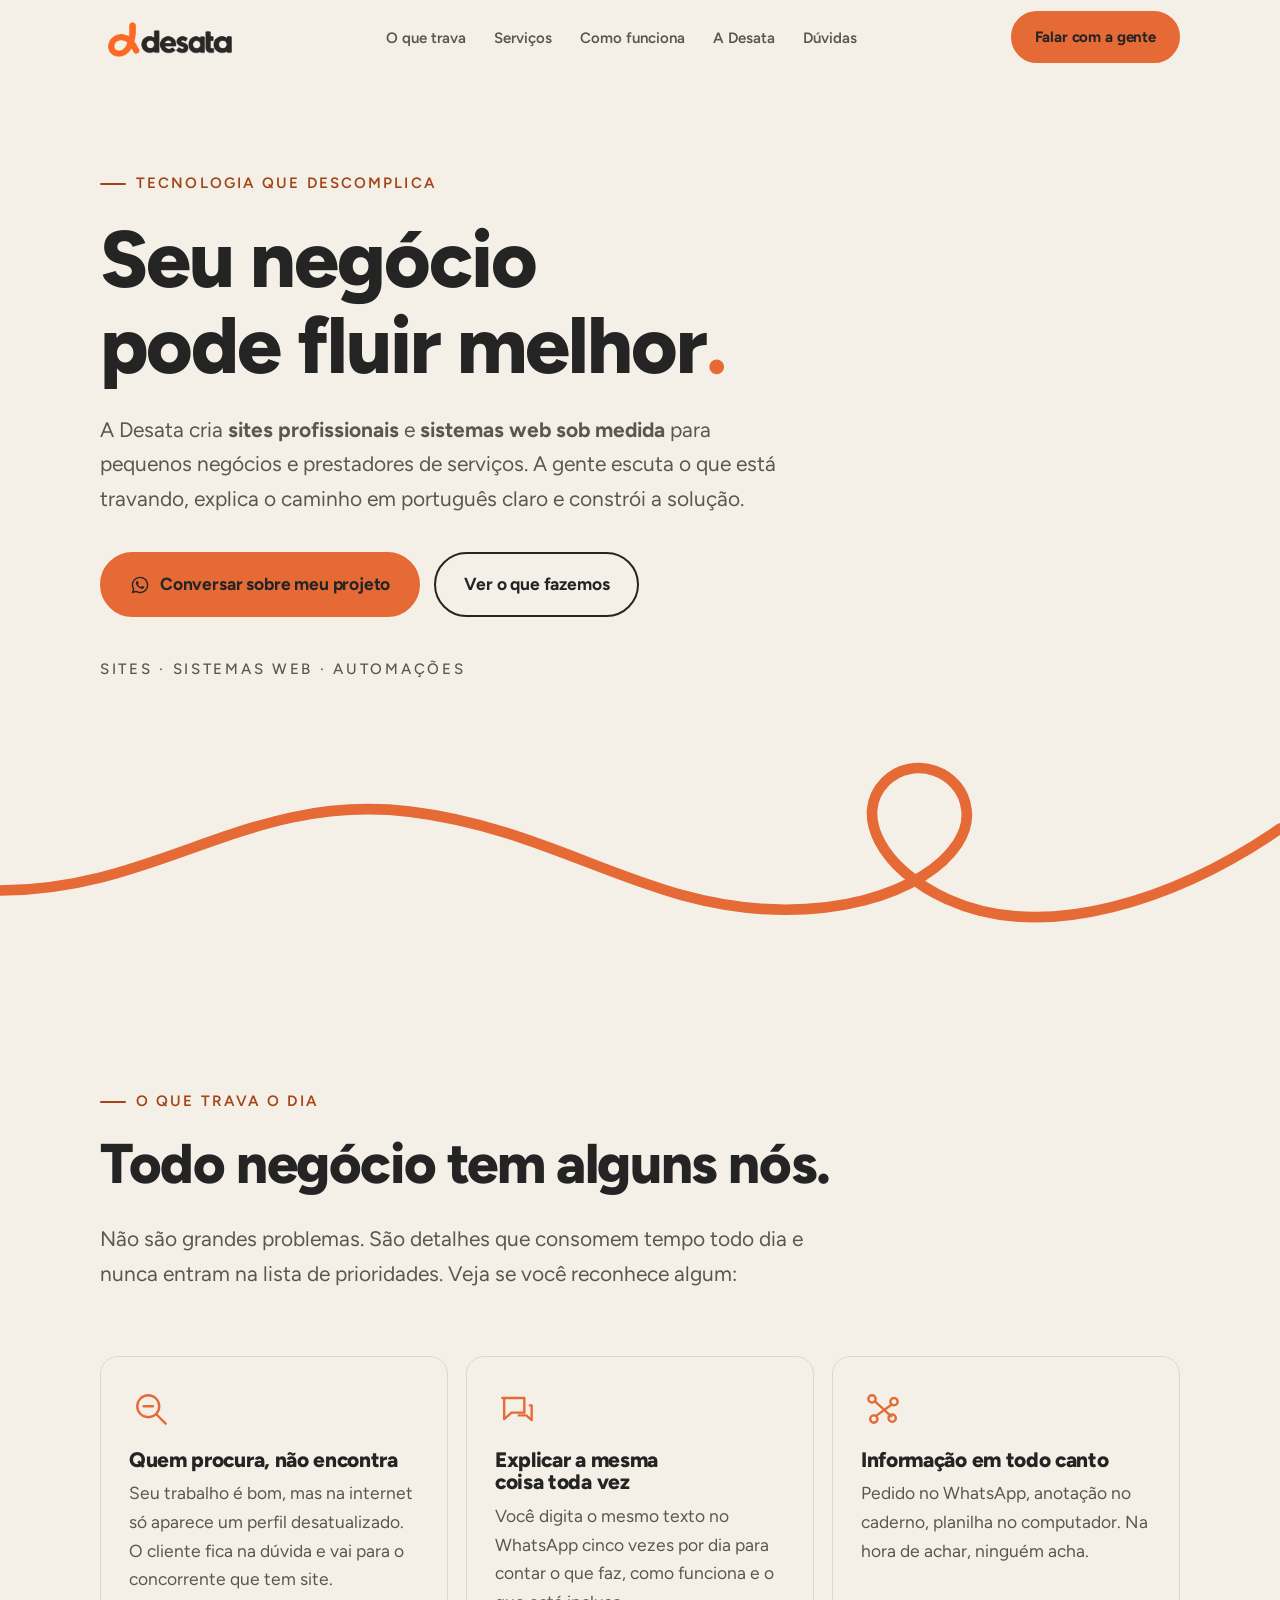
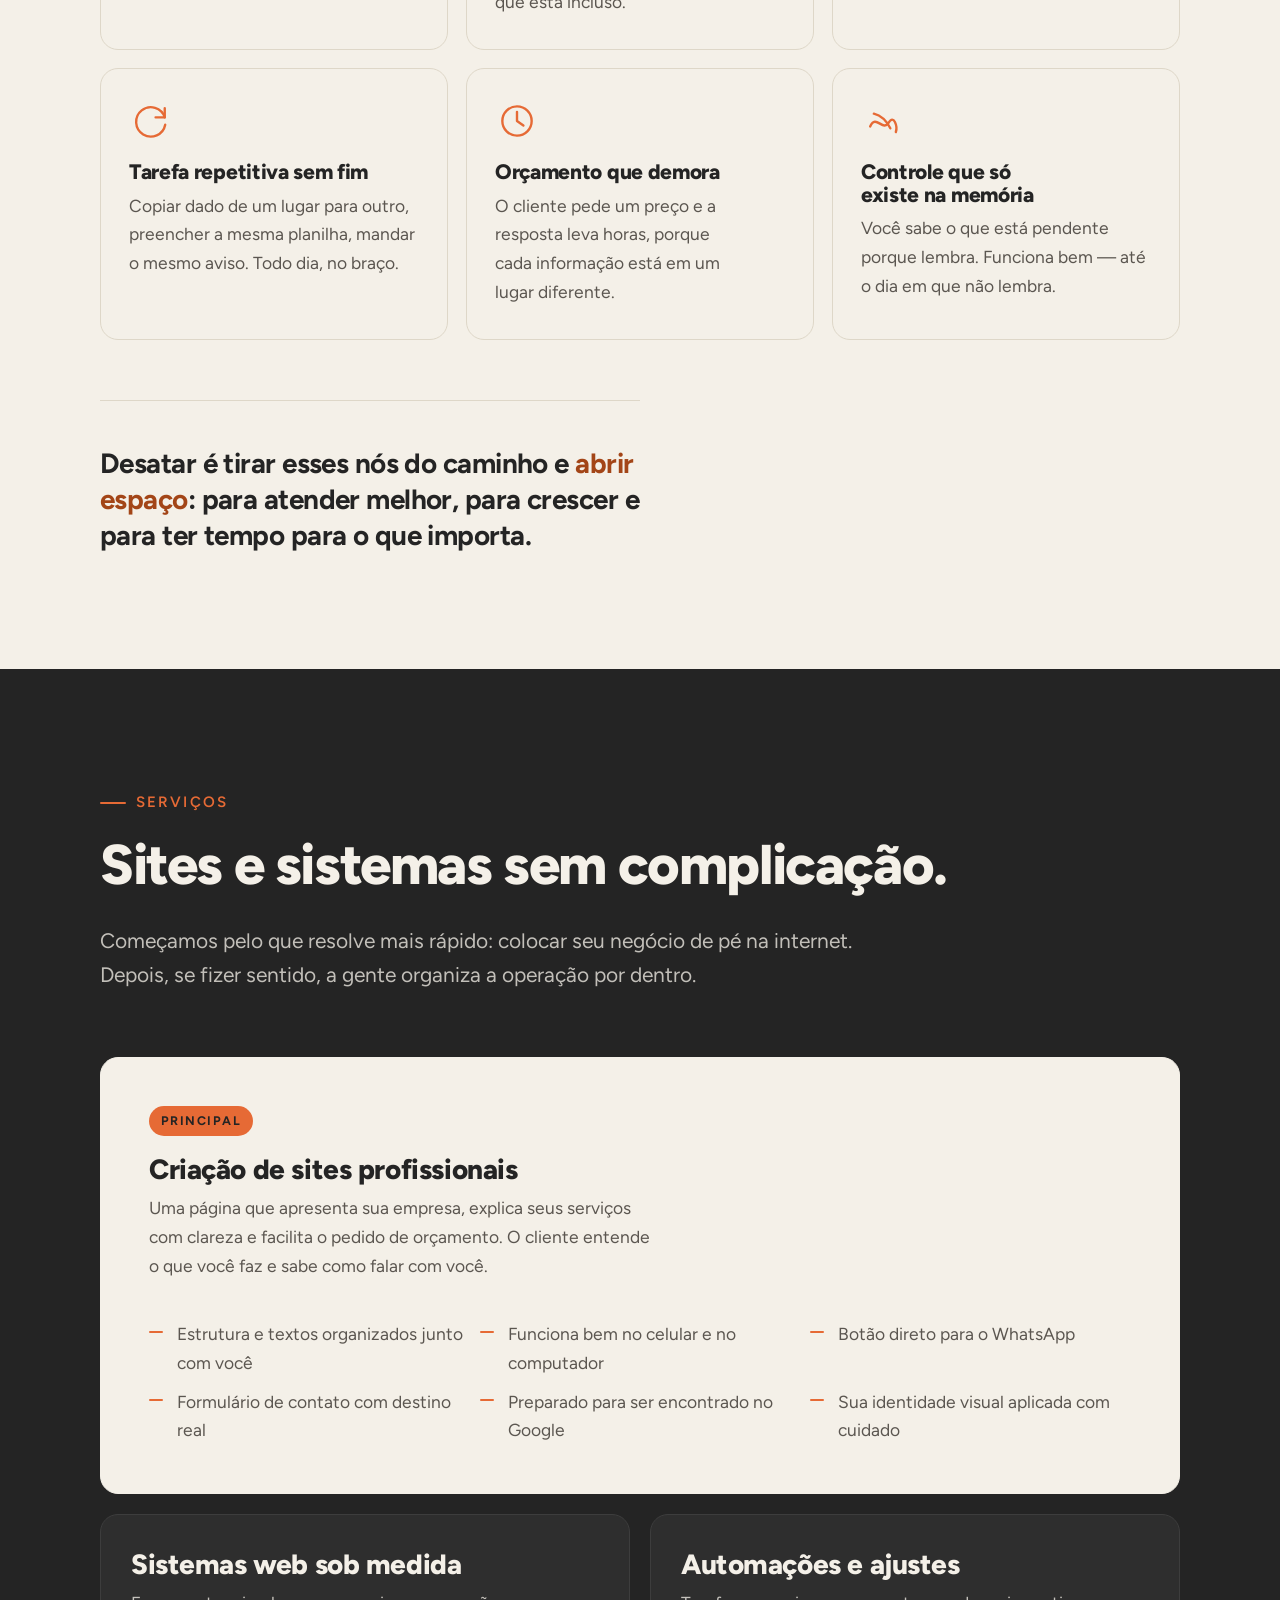
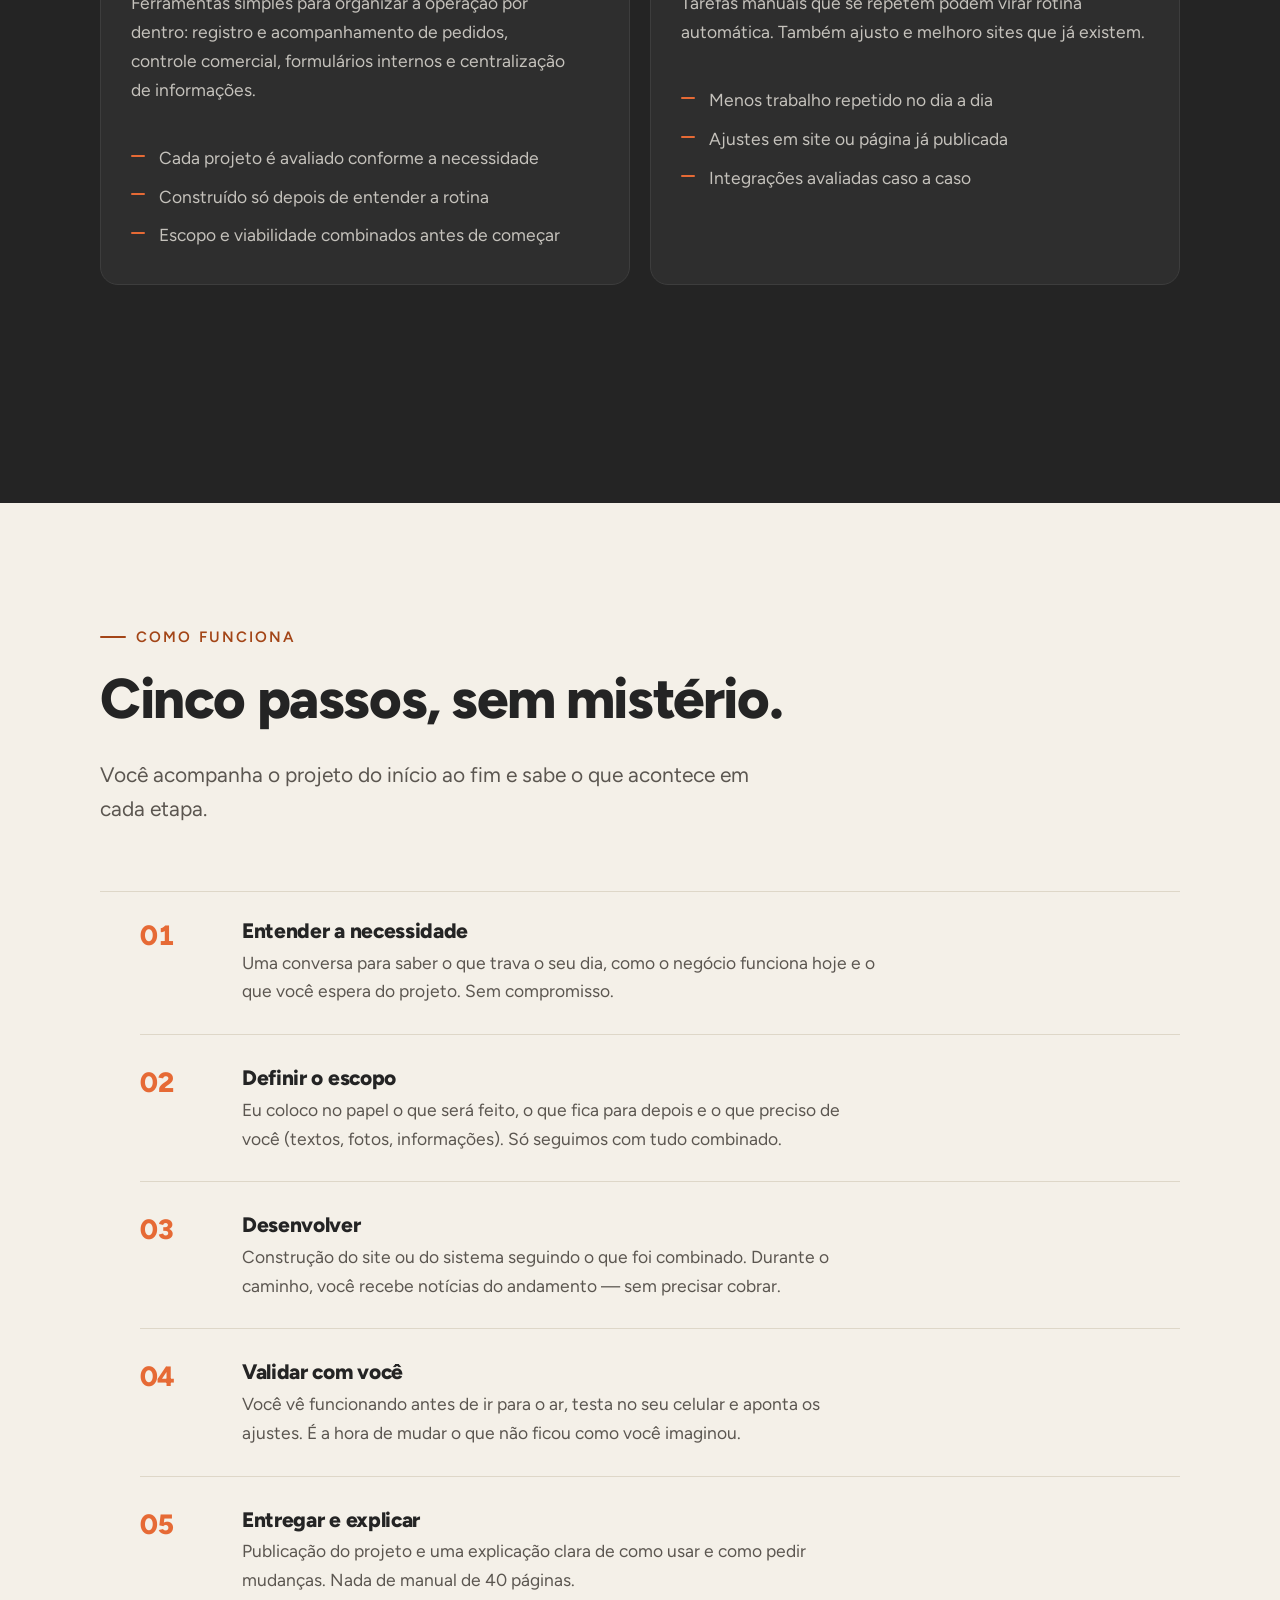
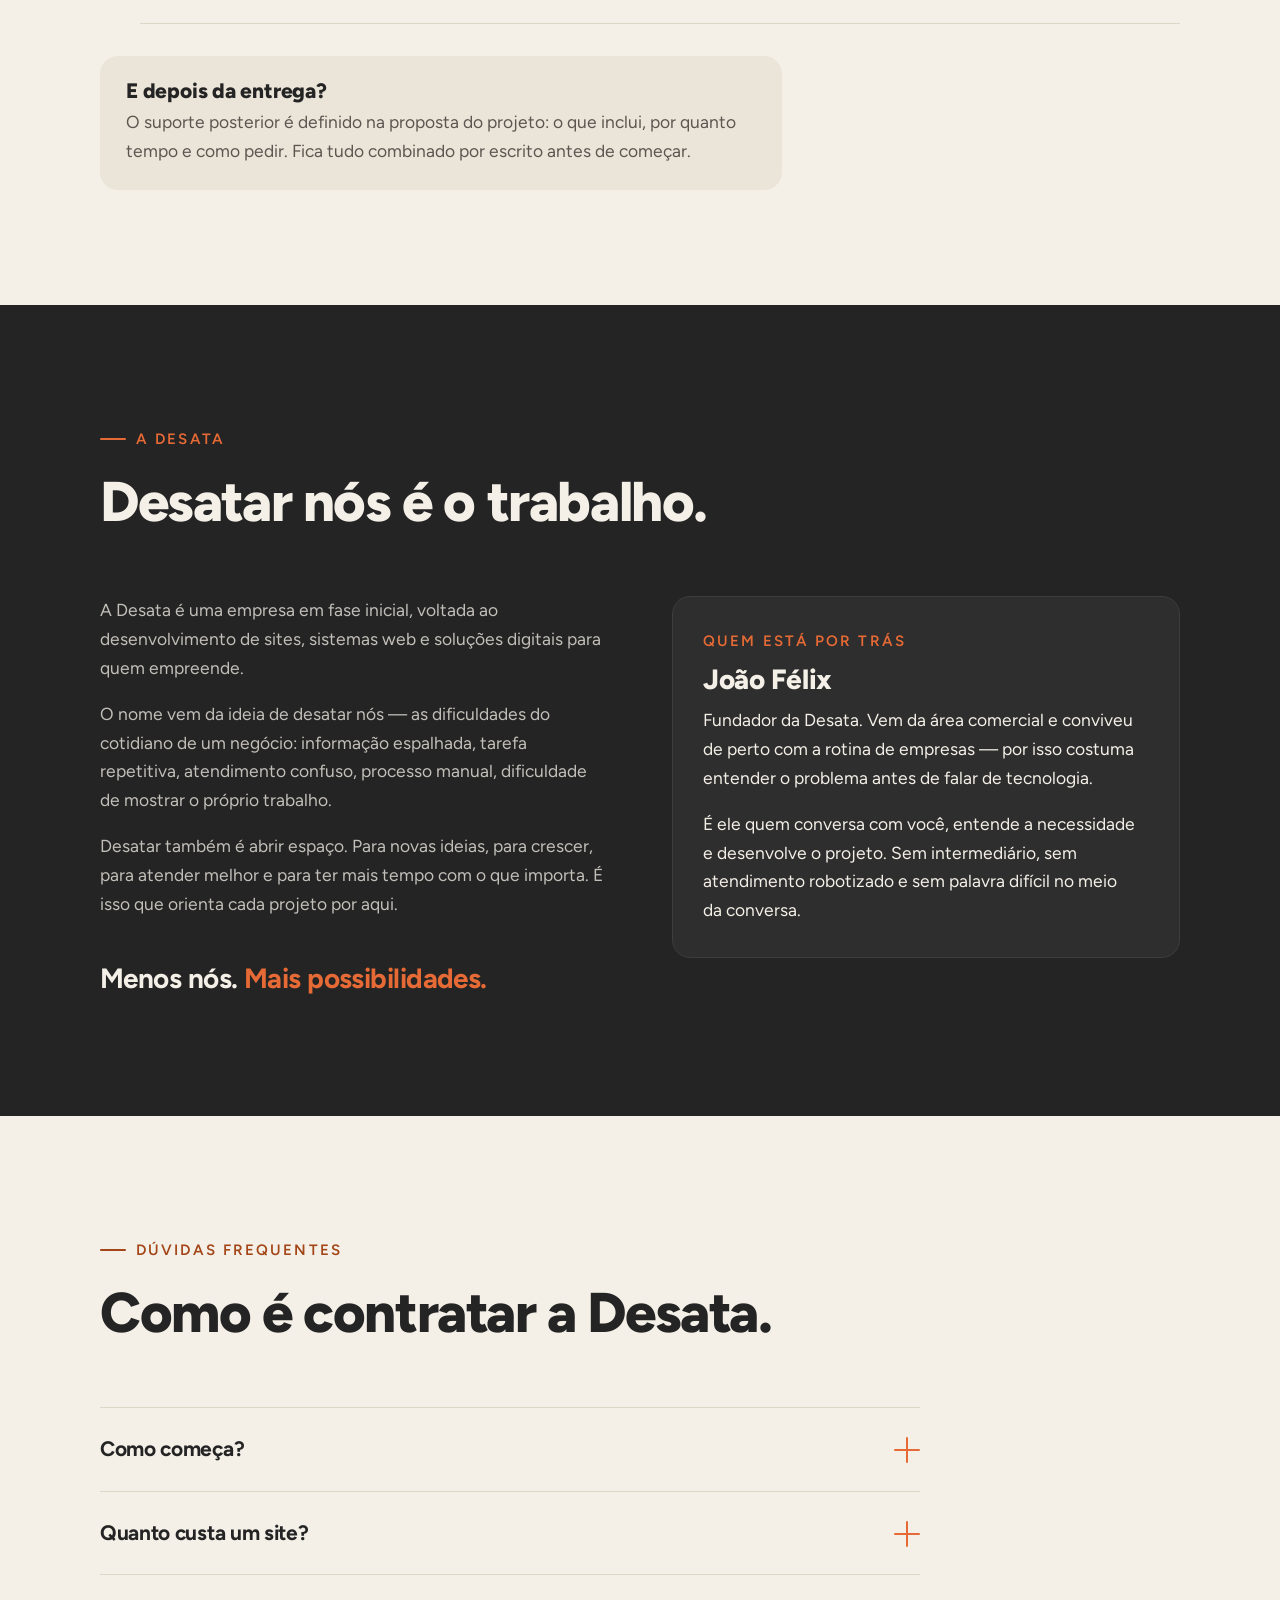
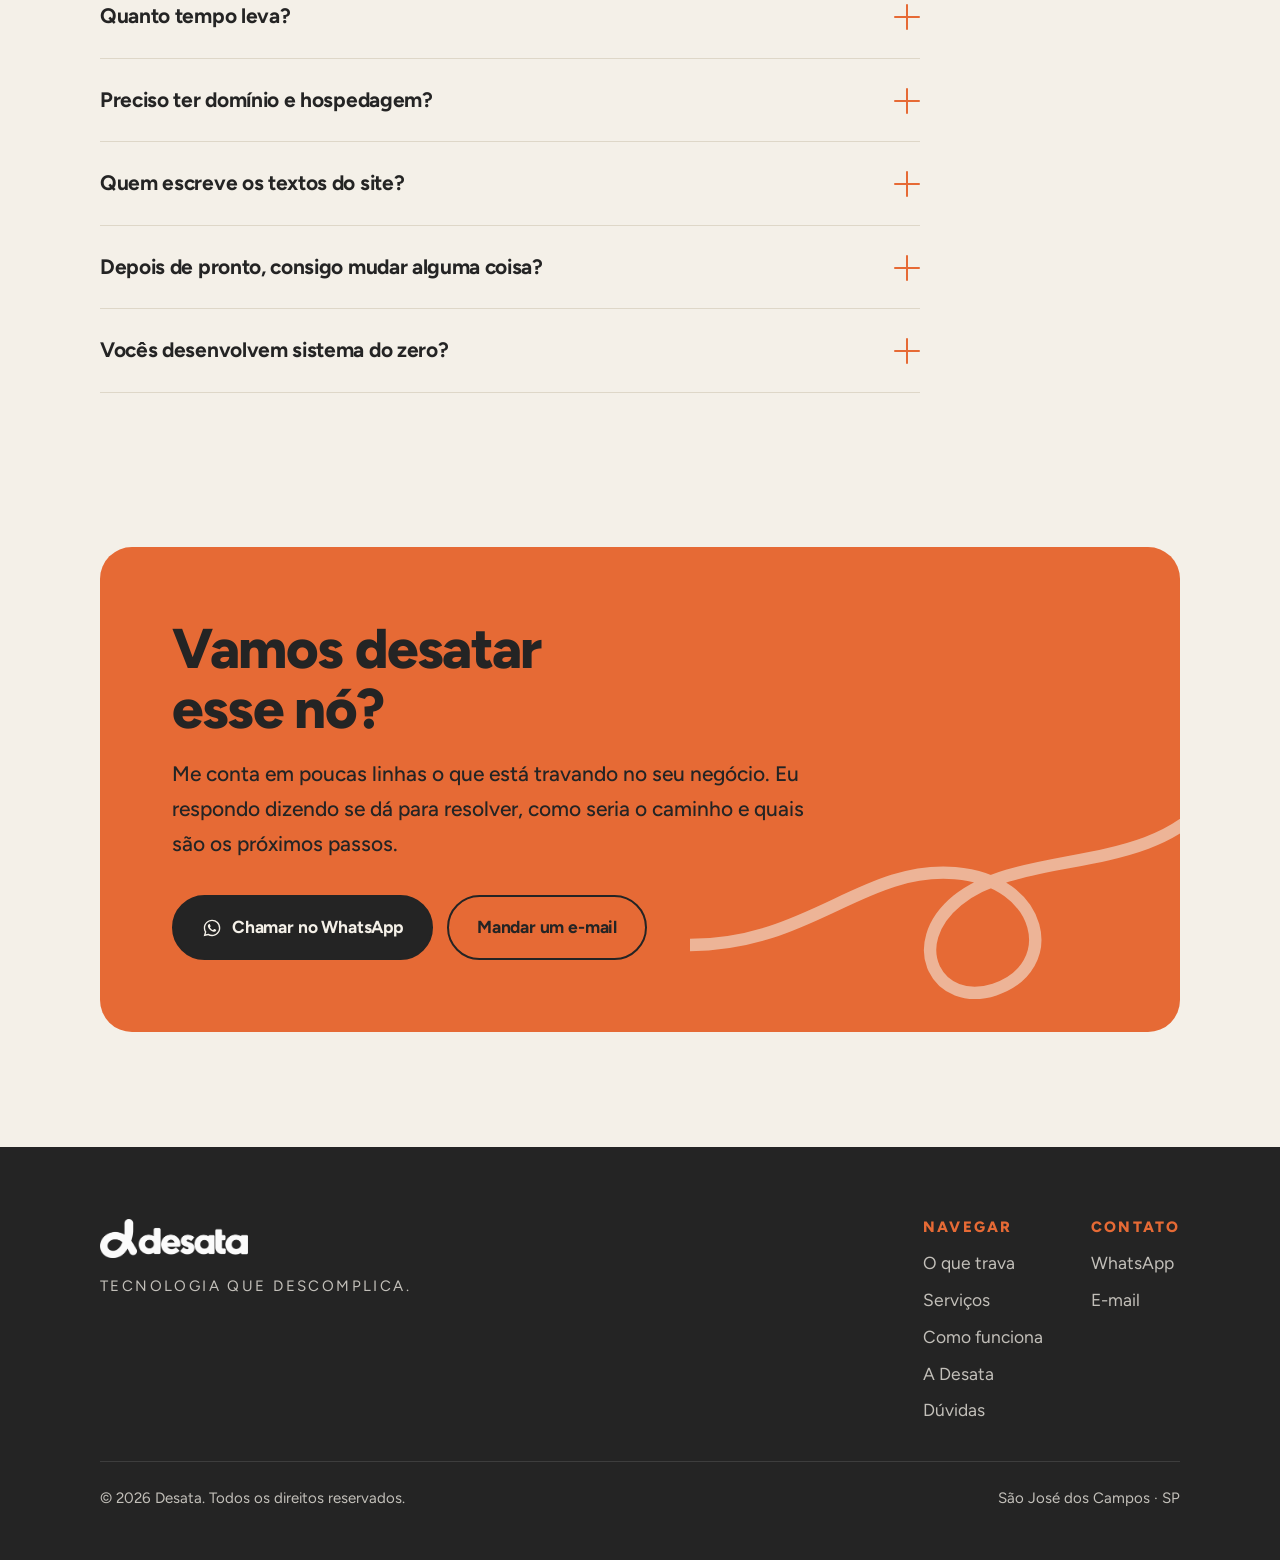
==== commit ea3db533: "Coloca o site da Desata na raiz do repositório O site da Desata passa a ser o site deste repositório" ====
--- a/index.html
+++ b/index.html
@@ -3,366 +3,491 @@
 <head>
 <meta charset="utf-8">
 <meta name="viewport" content="width=device-width, initial-scale=1">
-<title>João Félix — Sistemas para gestão de clínicas</title>
-<meta name="description" content="Resolvo o que trava a gestão da sua clínica: agenda, prontuário, financeiro e retorno de paciente. Sistemas simples, feitos do jeito que a sua clínica já trabalha.">
-<meta property="og:title" content="Eu resolvo o que trava a gestão da sua clínica.">
-<meta property="og:description" content="Agenda, prontuário, financeiro e retorno de paciente — sem planilha e sem software genérico.">
+<title>Desata — Tecnologia que descomplica</title>
+<meta name="description" content="A Desata cria sites profissionais e sistemas web sob medida para pequenos negócios e prestadores de serviços. Menos nós. Mais possibilidades.">
+<meta name="theme-color" content="#F4F0E8">
+
+<!-- Redes sociais. Ao trocar o endereço do site (domínio próprio, por
+     exemplo), atualize og:url, og:image e o link canônico abaixo. -->
+<link rel="canonical" href="https://futuro.jvctrfelix.workers.dev/">
 <meta property="og:type" content="website">
-<meta name="theme-color" content="#0A2F27">
-<link rel="preconnect" href="https://fonts.googleapis.com">
-<link rel="preconnect" href="https://fonts.gstatic.com" crossorigin>
-<link href="https://fonts.googleapis.com/css2?family=Archivo:wght@600;700&family=IBM+Plex+Mono:wght@400;600&family=IBM+Plex+Sans:wght@400;500;600&display=swap" rel="stylesheet">
-
-<!-- =========================================================
-     EDITE APENAS ESTE BLOCO.
-     ========================================================= -->
-<script>
-const SITE = {
-  nome:      "João Félix",
-  whatsapp:  "5512991338866",          // só números: 55 + DDD + número
-  email:     "jvctrfelix@gmail.com",
-  instagram: "",                       // sem o @; vazio não exibe a linha
-  cidade:    "São José dos Campos · SP",
-  site:      "https://futuro.jvctrfelix.workers.dev"
-};
-</script>
-
-<style>
-:root{
-  --ink:#131A18; --pine:#0F4A3E; --pine-d:#0A2F27; --ochre:#8A5F17; --gold:#C7A05A;
-  --paper:#FCFBF6; --rule:#DFDACD; --mute:#5E635E; --wash:#F1EEE4;
-  --disp:'Archivo',system-ui,sans-serif;
-  --body:'IBM Plex Sans',system-ui,sans-serif;
-  --mono:'IBM Plex Mono',ui-monospace,monospace;
-}
-*{box-sizing:border-box;margin:0;padding:0;}
-html{scroll-behavior:smooth;-webkit-text-size-adjust:100%;scroll-padding-top:76px;}
-body{font-family:var(--body);color:var(--ink);background:var(--paper);
-  font-size:17px;line-height:1.55;-webkit-font-smoothing:antialiased;}
-.wrap{max-width:960px;margin:0 auto;padding:0 24px;}
-.slab{font-family:var(--mono);font-size:11px;font-weight:600;letter-spacing:.2em;
-  text-transform:uppercase;color:var(--ochre);}
-a:focus-visible,summary:focus-visible{outline:2px solid var(--ochre);outline-offset:3px;}
-
-.btn{display:inline-block;background:var(--pine-d);color:#F7F5EE;text-decoration:none;
-  font-family:var(--mono);font-size:12.5px;font-weight:600;letter-spacing:.1em;
-  text-transform:uppercase;padding:15px 26px;border-radius:2px;transition:background .15s;}
-.btn:hover{background:var(--pine);}
-.btn.sm{padding:10px 16px;font-size:11px;}
-.btn.ghost{background:transparent;color:var(--pine-d);border:1.5px solid var(--pine-d);}
-.btn.ghost:hover{background:var(--pine-d);color:#F7F5EE;}
-
-/* ---------- topo ---------- */
-.top{border-bottom:1px solid var(--rule);position:sticky;top:0;z-index:20;
-  background:rgba(252,251,246,.94);backdrop-filter:blur(8px);}
-.top .wrap{display:flex;justify-content:space-between;align-items:center;
-  padding:14px 24px;gap:16px;}
-.brand{font-family:var(--disp);font-weight:700;font-size:18px;color:var(--pine-d);
-  text-decoration:none;letter-spacing:-.01em;}
-.brand span{display:block;font-family:var(--mono);font-size:10px;font-weight:400;
-  letter-spacing:.14em;text-transform:uppercase;color:var(--mute);margin-top:3px;}
-
-/* ---------- hero ---------- */
-.hero{padding:84px 0 72px;border-bottom:1px solid var(--rule);}
-h1{font-family:var(--disp);font-weight:700;font-size:clamp(36px,6.4vw,60px);
-  line-height:1.03;letter-spacing:-.028em;color:var(--pine-d);max-width:15ch;margin-top:16px;}
-.lede{font-size:clamp(18px,2.2vw,21px);line-height:1.45;color:var(--mute);
-  max-width:52ch;margin-top:22px;}
-.lede b{color:var(--ink);font-weight:600;}
-.cta{margin-top:34px;display:flex;gap:12px;flex-wrap:wrap;align-items:center;}
-.selo{font-family:var(--mono);font-size:11.5px;letter-spacing:.06em;color:var(--mute);
-  margin-top:18px;}
-
-/* ---------- seções ---------- */
-section{padding:60px 0;border-bottom:1px solid var(--rule);}
-h2{font-family:var(--disp);font-weight:600;font-size:clamp(25px,3.6vw,34px);
-  line-height:1.12;letter-spacing:-.02em;color:var(--pine-d);margin-top:10px;max-width:20ch;}
-.grid{display:grid;gap:18px;margin-top:34px;}
-.g3{grid-template-columns:repeat(3,1fr);}
-.g2{grid-template-columns:1fr 1fr;}
-
-/* problemas */
-.dor{display:block;background:var(--wash);border-radius:2px;padding:24px 24px 22px;
-  text-decoration:none;border-left:3px solid transparent;transition:border-color .15s,transform .15s;}
-.dor:hover{border-left-color:var(--ochre);transform:translateX(3px);}
-.dor h3{font-family:var(--disp);font-weight:600;font-size:19px;line-height:1.2;
-  color:var(--pine-d);margin-bottom:8px;}
-.dor p{font-size:15.5px;line-height:1.45;color:var(--mute);}
-.dor .go{display:block;margin-top:14px;font-family:var(--mono);font-size:11px;
-  font-weight:600;letter-spacing:.1em;text-transform:uppercase;color:var(--ochre);}
-
-/* sistemas */
-.sis{border:1.5px solid var(--rule);border-radius:2px;overflow:hidden;
-  display:flex;flex-direction:column;background:#fff;}
-.sis .cabeca{background:var(--pine-d);padding:20px 22px 18px;}
-.sis .cod{font-family:var(--disp);font-weight:700;font-size:29px;line-height:1;
-  letter-spacing:.03em;color:#FBF9F2;}
-.sis .para{font-family:var(--mono);font-size:10px;font-weight:600;letter-spacing:.16em;
-  text-transform:uppercase;color:var(--gold);margin-top:9px;}
-.sis .corpo{padding:20px 22px 22px;display:flex;flex-direction:column;flex:1;}
-.sis p{font-size:15.5px;line-height:1.45;color:var(--mute);}
-.sis .peca{margin-top:auto;padding-top:18px;font-family:var(--mono);font-size:11.5px;
-  font-weight:600;letter-spacing:.06em;text-transform:uppercase;color:var(--pine);
-  text-decoration:none;display:inline-flex;gap:7px;transition:gap .15s;}
-.sis .peca:hover{gap:12px;}
-
-/* passos */
-.passo{border-top:2px solid var(--pine);padding-top:14px;}
-.passo .d{font-family:var(--mono);font-size:12px;font-weight:600;letter-spacing:.14em;
-  color:var(--ochre);}
-.passo h3{font-family:var(--disp);font-weight:600;font-size:18px;color:var(--pine-d);
-  margin:8px 0 6px;}
-.passo p{font-size:15px;line-height:1.45;color:var(--mute);}
-.preco{margin-top:32px;padding:22px 24px;background:var(--wash);border-radius:2px;
-  font-size:16.5px;line-height:1.5;color:var(--ink);}
-.preco b{color:var(--pine-d);font-weight:600;}
-
-/* faq enxuto */
-.faq{margin-top:34px;}
-.faq details{border-top:1px solid var(--rule);}
-.faq details:last-of-type{border-bottom:1px solid var(--rule);}
-.faq summary{font-family:var(--disp);font-weight:600;font-size:16.5px;color:var(--pine-d);
-  padding:16px 34px 16px 0;cursor:pointer;list-style:none;position:relative;}
-.faq summary::-webkit-details-marker{display:none;}
-.faq summary::after{content:"+";position:absolute;right:2px;top:14px;
-  font-family:var(--mono);font-size:19px;color:var(--ochre);}
-.faq details[open] summary::after{content:"–";}
-.faq .ans{padding:0 0 18px;font-size:15.5px;line-height:1.55;color:var(--mute);max-width:66ch;}
-
-/* fechamento */
-.fim{background:var(--pine-d);color:#EFEDE4;border-bottom:none;}
-.fim h2{color:#FBF9F2;font-weight:700;font-size:clamp(28px,4.4vw,42px);max-width:17ch;
-  margin:12px 0 18px;}
-.fim .slab{color:var(--gold);}
-.fim p{font-size:17.5px;line-height:1.55;color:#CFCDC2;max-width:54ch;}
-.fim .cta{margin-top:32px;}
-.fim .btn{background:var(--gold);color:#0A2F27;}
-.fim .btn:hover{background:#D9B879;}
-.fim .btn.ghost{background:transparent;color:#EFEDE4;border-color:rgba(239,237,228,.45);}
-.fim .btn.ghost:hover{background:#EFEDE4;color:var(--pine-d);}
-.contatos{margin-top:38px;padding-top:24px;border-top:1px solid rgba(255,255,255,.16);
-  display:flex;gap:40px;flex-wrap:wrap;}
-.contatos div .k{font-family:var(--mono);font-size:10px;font-weight:600;letter-spacing:.18em;
-  text-transform:uppercase;color:#9FA79C;margin-bottom:6px;}
-.contatos div a,.contatos div span{font-family:var(--mono);font-size:15px;color:#EFEDE4;
-  text-decoration:none;}
-.contatos div a:hover{color:var(--gold);}
-
-footer{padding:24px 0;}
-footer .wrap{display:flex;justify-content:space-between;gap:16px;flex-wrap:wrap;
-  font-family:var(--mono);font-size:11px;letter-spacing:.1em;text-transform:uppercase;
-  color:var(--mute);}
-
-@media (max-width:820px){
-  .g3{grid-template-columns:1fr;}
-  .g2{grid-template-columns:1fr;}
-}
-@media (max-width:600px){
-  body{font-size:16px;}
-  .wrap{padding:0 18px;}
-  .top .wrap{padding:12px 18px;}
-  .hero{padding:56px 0 48px;}
-  section{padding:48px 0;}
-  .contatos{gap:24px;}
-  .btn{width:100%;text-align:center;}
-  .btn.sm{width:auto;}
-}
-@media print{
-  .top,.no-print{display:none !important;}
-  body{font-size:11pt;background:#fff;}
-  section,.hero{padding:20pt 0;}
-  .fim{background:#fff !important;color:#000 !important;}
-  .fim h2,.fim p,.contatos div a,.contatos div span{color:#000 !important;}
-  .g3,.g2{grid-template-columns:1fr 1fr;}
-  .dor,.sis,.passo,.faq details{break-inside:avoid;}
-}
-</style>
+<meta property="og:url" content="https://futuro.jvctrfelix.workers.dev/">
+<meta property="og:title" content="Desata — Tecnologia que descomplica">
+<meta property="og:description" content="Sites e sistemas sem complicação para pequenos negócios e prestadores de serviços.">
+<meta property="og:image" content="https://futuro.jvctrfelix.workers.dev/assets/img/desata-compartilhar.png">
+<meta property="og:image:alt" content="Desata — Seu negócio pode fluir melhor.">
+<meta property="og:locale" content="pt_BR">
+<meta name="twitter:card" content="summary_large_image">
+
+<link rel="icon" href="assets/img/icone-desata.png" type="image/png">
+<link rel="apple-touch-icon" href="assets/img/apple-touch-icon.png">
+
+<link rel="preload" href="assets/fonts/figtree-latin.woff2" as="font" type="font/woff2" crossorigin>
+<link rel="stylesheet" href="assets/css/fontes.css">
+<link rel="stylesheet" href="assets/css/estilo.css">
+<script>document.documentElement.classList.add("js");</script>
 </head>
+
 <body>
-
-<header class="top">
-  <div class="wrap">
-    <a class="brand" href="#topo"><span data-site="nome">João Félix</span><span>Gestão clínica sem planilha</span></a>
-    <a class="btn sm" data-wa="Olá! Vi o seu site e queria conversar sobre a gestão da minha clínica.">Falar comigo</a>
+<a class="pular-para-conteudo" href="#conteudo">Pular para o conteúdo</a>
+
+<header class="cabecalho" id="cabecalho">
+  <div class="container cabecalho__interno">
+    <a class="logo" href="#topo" aria-label="Desata — página inicial">
+      <img src="assets/img/logo-desata-colorido.png" alt="Desata" width="720" height="214">
+    </a>
+
+    <button class="menu-botao" type="button" id="menu-botao"
+            aria-expanded="false" aria-controls="nav-principal" aria-label="Abrir menu">
+      <span></span><span></span><span></span>
+    </button>
+
+    <nav class="nav" id="nav-principal" aria-label="Navegação principal">
+      <ul class="nav__lista">
+        <li><a href="#nos">O que trava</a></li>
+        <li><a href="#servicos">Serviços</a></li>
+        <li><a href="#processo">Como funciona</a></li>
+        <li><a href="#sobre">A Desata</a></li>
+        <li><a href="#duvidas">Dúvidas</a></li>
+      </ul>
+      <a class="btn btn--primario" href="#contato" data-contato="whatsapp">Falar com a gente</a>
+    </nav>
+
+    <a class="btn btn--primario btn--cabecalho" href="#contato" data-contato="whatsapp">Falar com a gente</a>
   </div>
 </header>
 
-<div class="hero" id="topo">
-  <div class="wrap">
-    <div class="slab">Clínicas e consultórios</div>
-    <h1>Eu resolvo o que trava a gestão da sua clínica.</h1>
-    <p class="lede">Agenda, prontuário, dinheiro e retorno de paciente — <b>organizados do jeito que a sua clínica já trabalha</b>, não do jeito que um software genérico manda.</p>
-    <div class="cta">
-      <a class="btn" data-wa="Olá! Queria te contar o que está travando na minha clínica.">Me conte o seu problema</a>
-      <a class="btn ghost" href="#sistemas">Ver os sistemas prontos</a>
-    </div>
-    <p class="selo">Diagnóstico gratuito · resposta no mesmo dia</p>
-  </div>
-</div>
-
-<section id="problemas">
-  <div class="wrap">
-    <div class="slab">O que eu resolvo</div>
-    <h2>Toque no que está doendo hoje</h2>
-    <div class="grid g2">
-      <a class="dor" data-wa="Oi! Minha agenda tem muita falta e buraco de horário. Dá pra resolver?">
-        <h3>A agenda tem falta e buraco</h3>
-        <p>Paciente que não avisa, horário que fica vago e ninguém teve tempo de mandar o lembrete.</p>
-        <span class="go">Resolver isso →</span>
-      </a>
-      <a class="dor" data-wa="Oi! O histórico dos meus pacientes está espalhado em vários lugares.">
-        <h3>O histórico está espalhado</h3>
-        <p>Cadastro numa planilha, evolução num caderno, exame no WhatsApp. A versão certa está só na sua cabeça.</p>
-        <span class="go">Resolver isso →</span>
-      </a>
-      <a class="dor" data-wa="Oi! Só descubro quanto a clínica faturou no fim do mês, e queria mudar isso.">
-        <h3>O dinheiro só aparece no fim do mês</h3>
-        <p>Quando o número chega, já não dá para reagir. E ainda falta saber quem não pagou.</p>
-        <span class="go">Resolver isso →</span>
-      </a>
-      <a class="dor" data-wa="Oi! Tenho muito paciente que sumiu e não volta. Queria recuperar.">
-        <h3>O paciente some e não volta</h3>
-        <p>Não é falta de demanda. É falta de alguém para chamar de volta quem parou no meio do tratamento.</p>
-        <span class="go">Resolver isso →</span>
-      </a>
-    </div>
-  </div>
-</section>
-
-<section id="sistemas">
-  <div class="wrap">
-    <div class="slab">Já estão prontos</div>
-    <h2>Três sistemas que você pode ver funcionando agora</h2>
-    <div class="grid g3">
-      <div class="sis">
-        <div class="cabeca">
-          <div class="cod">ROTA</div>
-          <div class="para">A operação da clínica</div>
-        </div>
-        <div class="corpo">
-          <p>Agenda, cadastro, prontuário e evolução do paciente numa tela só. Com lembrete de consulta automático.</p>
-          <a class="peca" href="https://rota.jvctrfelix.workers.dev/conhecer" target="_blank" rel="noopener">Conheça de perto →</a>
-        </div>
-      </div>
-      <div class="sis">
-        <div class="cabeca">
-          <div class="cod">BASE</div>
-          <div class="para">O financeiro da clínica</div>
-        </div>
-        <div class="corpo">
-          <p>O que entrou, o que falta receber e o fechamento do mês — sem planilha, lançando pelo WhatsApp.</p>
-          <a class="peca" href="https://base.jvctrfelix.workers.dev/como-funciona" target="_blank" rel="noopener">Conheça de perto →</a>
-        </div>
-      </div>
-      <div class="sis">
-        <div class="cabeca">
-          <div class="cod">PROX</div>
-          <div class="para">Os pacientes que faltam voltar</div>
-        </div>
-        <div class="corpo">
-          <p>Quem entrou em contato, quem parou o tratamento e quem precisa de retorno — com prazo e responsável.</p>
-          <a class="peca" href="https://prox.jvctrfelix.workers.dev/apresentacao" target="_blank" rel="noopener">Conheça de perto →</a>
-        </div>
-      </div>
-    </div>
-  </div>
-</section>
-
-<section id="como">
-  <div class="wrap">
-    <div class="slab">Como funciona</div>
-    <h2>Três passos, sem enrolação</h2>
-    <div class="grid g3">
-      <div class="passo">
-        <div class="d">01</div>
-        <h3>A gente conversa</h3>
-        <p>Trinta minutos para eu entender como a sua clínica funciona de verdade. Sem custo.</p>
-      </div>
-      <div class="passo">
-        <div class="d">02</div>
-        <h3>Você testa em dias</h3>
-        <p>Recebe uma versão navegável rápido e usa com dado de verdade, não com exemplo.</p>
-      </div>
-      <div class="passo">
-        <div class="d">03</div>
-        <h3>Entra no ar</h3>
-        <p>Publicado, com a equipe treinada e 30 dias de ajuste incluídos.</p>
-      </div>
-    </div>
-    <p class="preco"><b>Escopo fechado, preço fechado.</b> O valor sai por escrito depois da conversa e não muda no meio do caminho. Sem cobrança por hora e sem mensalidade por usuário — se preferir mensalidade, também dá, e é sem fidelidade.</p>
-
-    <div class="faq">
-      <details>
-        <summary>E os dados dos meus pacientes?</summary>
-        <div class="ans">Ficam com você, com acesso por usuário e registro de quem viu o quê, seguindo o que a LGPD exige para dado de saúde. Exportáveis a qualquer momento, inclusive no dia em que você quiser sair.</div>
-      </details>
-      <details>
-        <summary>Preciso entender de tecnologia?</summary>
-        <div class="ans">Não. O que eu preciso de você é o conhecimento do seu atendimento — como ele acontece de verdade, com exceções e jeitinhos. O resto é comigo.</div>
-      </details>
-      <details>
-        <summary>Já uso um sistema. Vale trocar?</summary>
-        <div class="ans">Só se o atual estiver te obrigando a trabalhar de um jeito que não é o seu. Se ele resolve, eu te digo isso na primeira conversa — é mais barato para você e mais honesto para mim.</div>
-      </details>
-    </div>
-  </div>
-</section>
-
-<section class="fim" id="contato">
-  <div class="wrap">
-    <div class="slab">Próximo passo</div>
-    <h2>Me conte o que está travando.</h2>
-    <p>Em trinta minutos eu te digo se dá para resolver com um sistema — ou se resolve com algo mais simples. Sem custo, sem compromisso e sem proposta na mesma conversa.</p>
-    <div class="cta no-print">
-      <a class="btn" data-wa="Olá! Queria marcar os 30 minutos de diagnóstico da minha clínica.">Chamar no WhatsApp</a>
-      <a class="btn ghost" href="convite.pdf" download>Baixar a apresentação</a>
-    </div>
-    <div class="contatos">
-      <div><div class="k">WhatsApp</div><a data-wa-link>—</a></div>
-      <div><div class="k">E-mail</div><a data-mail>—</a></div>
-      <div><div class="k">Instagram</div><a data-ig>—</a></div>
-      <div><div class="k">Base</div><span data-site="cidade">São José dos Campos · SP</span></div>
-    </div>
-  </div>
-</section>
-
-<footer>
-  <div class="wrap">
-    <span><span data-site="nome">João Félix</span> · Gestão clínica sem planilha</span>
-    <span>Presencial na região · remoto para todo o Brasil</span>
+<main id="conteudo">
+
+  <!-- ============ 1. Abertura ============ -->
+  <section class="secao hero" id="topo">
+    <div class="container">
+      <div class="hero__conteudo">
+        <p class="olho">Tecnologia que descomplica</p>
+        <h1>Seu negócio pode fluir melhor<span class="ponto">.</span></h1>
+      </div>
+
+      <p class="hero__texto">
+        A Desata cria <strong>sites profissionais</strong> e <strong>sistemas web sob medida</strong>
+        para pequenos negócios e prestadores de serviços. A gente escuta o que está travando,
+        explica o caminho em português claro e constrói a solução.
+      </p>
+
+      <div class="grupo-botoes">
+        <a class="btn btn--primario" href="#contato" data-contato="whatsapp">
+          <svg class="icone" viewBox="0 0 24 24" fill="currentColor" aria-hidden="true"><path d="M12.04 2c-5.46 0-9.9 4.44-9.9 9.9 0 1.75.46 3.45 1.32 4.95L2 22l5.3-1.39a9.86 9.86 0 0 0 4.74 1.21h.01c5.46 0 9.9-4.44 9.9-9.9 0-2.65-1.03-5.14-2.9-7.01A9.82 9.82 0 0 0 12.04 2Zm0 18.13h-.01a8.2 8.2 0 0 1-4.18-1.15l-.3-.18-3.11.82.83-3.03-.2-.31a8.17 8.17 0 0 1-1.26-4.38c0-4.54 3.7-8.23 8.24-8.23 2.2 0 4.27.86 5.82 2.42a8.18 8.18 0 0 1 2.41 5.82c0 4.54-3.69 8.22-8.24 8.22Zm4.52-6.16c-.25-.12-1.47-.72-1.69-.81-.23-.08-.39-.12-.56.13-.16.24-.64.8-.78.97-.15.16-.29.18-.53.06-.25-.12-1.05-.39-1.99-1.23-.74-.66-1.23-1.47-1.38-1.71-.14-.25-.01-.38.11-.5.11-.11.25-.29.37-.43.13-.15.17-.25.25-.41.08-.17.04-.31-.02-.43-.06-.12-.56-1.34-.76-1.84-.2-.48-.4-.42-.56-.43h-.48c-.16 0-.43.06-.65.31-.22.24-.86.84-.86 2.05s.88 2.38 1 2.54c.12.16 1.73 2.65 4.2 3.72.59.25 1.04.4 1.4.52.59.19 1.12.16 1.55.1.47-.07 1.47-.6 1.67-1.18.21-.58.21-1.07.15-1.18-.06-.11-.22-.17-.47-.29Z"/></svg>
+          Conversar sobre meu projeto
+        </a>
+        <a class="btn btn--secundario" href="#servicos">Ver o que fazemos</a>
+      </div>
+
+      <p class="hero__assinatura">Sites · Sistemas web · Automações</p>
+    </div>
+
+    <div class="hero__laco" aria-hidden="true">
+      <svg viewBox="0 0 1200 230" class="laco-animado" preserveAspectRatio="xMidYMid meet" role="presentation">
+        <path class="laco-traco" d="M0 158 C 150 158, 232 66, 384 84 C 524 101, 606 176, 736 176 C 846 176, 912 124, 906 82 C 902 46, 856 30, 830 56 C 800 86, 826 138, 888 166 C 980 208, 1104 166, 1200 100"/>
+      </svg>
+    </div>
+  </section>
+
+  <!-- ============ 2. Situações do cotidiano ============ -->
+  <section class="secao" id="nos" aria-labelledby="titulo-nos">
+    <div class="container">
+      <div class="cabecalho-secao revelar">
+        <p class="olho">O que trava o dia</p>
+        <h2 id="titulo-nos">Todo negócio tem alguns nós.</h2>
+        <p class="intro-secao">
+          Não são grandes problemas. São detalhes que consomem tempo todo dia
+          e nunca entram na lista de prioridades. Veja se você reconhece algum:
+        </p>
+      </div>
+
+      <ul class="nos-grid">
+        <li class="no-card revelar">
+          <svg class="no-card__icone" viewBox="0 0 48 48" fill="none" stroke="currentColor" stroke-width="2.6" stroke-linecap="round" stroke-linejoin="round" aria-hidden="true">
+            <circle cx="21" cy="21" r="12"/><path d="M30 30l10 10"/><path d="M16 21h10"/>
+          </svg>
+          <h3>Quem procura, não encontra</h3>
+          <p>Seu trabalho é bom, mas na internet só aparece um perfil desatualizado. O cliente fica na dúvida e vai para o concorrente que tem site.</p>
+        </li>
+
+        <li class="no-card revelar">
+          <svg class="no-card__icone" viewBox="0 0 48 48" fill="none" stroke="currentColor" stroke-width="2.6" stroke-linecap="round" stroke-linejoin="round" aria-hidden="true">
+            <path d="M8 12h24v16H18l-8 7V12z"/><path d="M38 20h2v16l-6-5h-8"/>
+          </svg>
+          <h3>Explicar a mesma coisa toda vez</h3>
+          <p>Você digita o mesmo texto no WhatsApp cinco vezes por dia para contar o que faz, como funciona e o que está incluso.</p>
+        </li>
+
+        <li class="no-card revelar">
+          <svg class="no-card__icone" viewBox="0 0 48 48" fill="none" stroke="currentColor" stroke-width="2.6" stroke-linecap="round" stroke-linejoin="round" aria-hidden="true">
+            <circle cx="12" cy="13" r="4"/><circle cx="36" cy="16" r="4"/><circle cx="14" cy="35" r="4"/><circle cx="34" cy="34" r="4"/>
+            <path d="M15 15.5 33 32M33.5 19 16.5 31.5"/>
+          </svg>
+          <h3>Informação em todo canto</h3>
+          <p>Pedido no WhatsApp, anotação no caderno, planilha no computador. Na hora de achar, ninguém acha.</p>
+        </li>
+
+        <li class="no-card revelar">
+          <svg class="no-card__icone" viewBox="0 0 48 48" fill="none" stroke="currentColor" stroke-width="2.6" stroke-linecap="round" stroke-linejoin="round" aria-hidden="true">
+            <path d="M39 20a16 16 0 1 0 .5 8"/><path d="M39 10v10H29"/>
+          </svg>
+          <h3>Tarefa repetitiva sem fim</h3>
+          <p>Copiar dado de um lugar para outro, preencher a mesma planilha, mandar o mesmo aviso. Todo dia, no braço.</p>
+        </li>
+
+        <li class="no-card revelar">
+          <svg class="no-card__icone" viewBox="0 0 48 48" fill="none" stroke="currentColor" stroke-width="2.6" stroke-linecap="round" stroke-linejoin="round" aria-hidden="true">
+            <circle cx="24" cy="24" r="16"/><path d="M24 14v10l7 5"/>
+          </svg>
+          <h3>Orçamento que demora</h3>
+          <p>O cliente pede um preço e a resposta leva horas, porque cada informação está em um lugar diferente.</p>
+        </li>
+
+        <li class="no-card revelar">
+          <svg class="no-card__icone" viewBox="0 0 48 48" fill="none" stroke="currentColor" stroke-width="2.6" stroke-linecap="round" stroke-linejoin="round" aria-hidden="true">
+            <path d="M10 30c6-14 14 6 20-4s10 4 8 10"/><path d="M14 16c8 2 14 8 18 16"/>
+          </svg>
+          <h3>Controle que só existe na memória</h3>
+          <p>Você sabe o que está pendente porque lembra. Funciona bem — até o dia em que não lembra.</p>
+        </li>
+      </ul>
+
+      <p class="nos-fecho revelar">
+        Desatar é tirar esses nós do caminho e <em>abrir espaço</em>: para atender melhor,
+        para crescer e para ter tempo para o que importa.
+      </p>
+    </div>
+  </section>
+
+  <!-- ============ 3. Serviços ============ -->
+  <section class="secao secao--escura" id="servicos" aria-labelledby="titulo-servicos">
+    <div class="container">
+      <div class="cabecalho-secao revelar">
+        <p class="olho">Serviços</p>
+        <h2 id="titulo-servicos">Sites e sistemas sem complicação.</h2>
+        <p class="intro-secao">
+          Começamos pelo que resolve mais rápido: colocar seu negócio de pé na internet.
+          Depois, se fizer sentido, a gente organiza a operação por dentro.
+        </p>
+      </div>
+
+      <div class="servicos-grid">
+        <article class="servico servico--destaque revelar">
+          <span class="servico__tag">Principal</span>
+          <h3>Criação de sites profissionais</h3>
+          <p>
+            Uma página que apresenta sua empresa, explica seus serviços com clareza
+            e facilita o pedido de orçamento. O cliente entende o que você faz e
+            sabe como falar com você.
+          </p>
+          <ul class="servico__lista">
+            <li>Estrutura e textos organizados junto com você</li>
+            <li>Funciona bem no celular e no computador</li>
+            <li>Botão direto para o WhatsApp</li>
+            <li>Formulário de contato com destino real</li>
+            <li>Preparado para ser encontrado no Google</li>
+            <li>Sua identidade visual aplicada com cuidado</li>
+          </ul>
+        </article>
+
+        <article class="servico revelar">
+          <h3>Sistemas web sob medida</h3>
+          <p>
+            Ferramentas simples para organizar a operação por dentro: registro e
+            acompanhamento de pedidos, controle comercial, formulários internos e
+            centralização de informações.
+          </p>
+          <ul class="servico__lista">
+            <li>Cada projeto é avaliado conforme a necessidade</li>
+            <li>Construído só depois de entender a rotina</li>
+            <li>Escopo e viabilidade combinados antes de começar</li>
+          </ul>
+        </article>
+
+        <article class="servico revelar">
+          <h3>Automações e ajustes</h3>
+          <p>
+            Tarefas manuais que se repetem podem virar rotina automática. Também
+            ajusto e melhoro sites que já existem.
+          </p>
+          <ul class="servico__lista">
+            <li>Menos trabalho repetido no dia a dia</li>
+            <li>Ajustes em site ou página já publicada</li>
+            <li>Integrações avaliadas caso a caso</li>
+          </ul>
+        </article>
+      </div>
+
+      <p class="nota-honesta revelar">
+        A Desata está começando e trabalha sob medida: não vendemos um produto
+        pronto nem plano de assinatura. Cada projeto é avaliado conforme a
+        necessidade e a viabilidade de entrega — e, se não for o melhor caminho
+        para você, a gente diz.
+      </p>
+    </div>
+  </section>
+
+  <!-- ============ 4. Processo ============ -->
+  <section class="secao" id="processo" aria-labelledby="titulo-processo">
+    <div class="container">
+      <div class="cabecalho-secao revelar">
+        <p class="olho">Como funciona</p>
+        <h2 id="titulo-processo">Cinco passos, sem mistério.</h2>
+        <p class="intro-secao">
+          Você acompanha o projeto do início ao fim e sabe o que acontece em cada etapa.
+        </p>
+      </div>
+
+      <ol class="processo-lista">
+        <li class="passo revelar">
+          <span class="passo__numero" aria-hidden="true">01</span>
+          <div>
+            <h3>Entender a necessidade</h3>
+            <p>Uma conversa para saber o que trava o seu dia, como o negócio funciona hoje e o que você espera do projeto. Sem compromisso.</p>
+          </div>
+        </li>
+        <li class="passo revelar">
+          <span class="passo__numero" aria-hidden="true">02</span>
+          <div>
+            <h3>Definir o escopo</h3>
+            <p>Eu coloco no papel o que será feito, o que fica para depois e o que preciso de você (textos, fotos, informações). Só seguimos com tudo combinado.</p>
+          </div>
+        </li>
+        <li class="passo revelar">
+          <span class="passo__numero" aria-hidden="true">03</span>
+          <div>
+            <h3>Desenvolver</h3>
+            <p>Construção do site ou do sistema seguindo o que foi combinado. Durante o caminho, você recebe notícias do andamento — sem precisar cobrar.</p>
+          </div>
+        </li>
+        <li class="passo revelar">
+          <span class="passo__numero" aria-hidden="true">04</span>
+          <div>
+            <h3>Validar com você</h3>
+            <p>Você vê funcionando antes de ir para o ar, testa no seu celular e aponta os ajustes. É a hora de mudar o que não ficou como você imaginou.</p>
+          </div>
+        </li>
+        <li class="passo revelar">
+          <span class="passo__numero" aria-hidden="true">05</span>
+          <div>
+            <h3>Entregar e explicar</h3>
+            <p>Publicação do projeto e uma explicação clara de como usar e como pedir mudanças. Nada de manual de 40 páginas.</p>
+          </div>
+        </li>
+      </ol>
+
+      <div class="processo-nota revelar">
+        <h4>E depois da entrega?</h4>
+        <p>
+          O suporte posterior é definido na proposta do projeto: o que inclui,
+          por quanto tempo e como pedir. Fica tudo combinado por escrito antes de começar.
+        </p>
+      </div>
+    </div>
+  </section>
+
+  <!-- ============ 5. Sobre ============ -->
+  <section class="secao secao--escura" id="sobre" aria-labelledby="titulo-sobre">
+    <div class="container">
+      <div class="cabecalho-secao revelar">
+        <p class="olho">A Desata</p>
+        <h2 id="titulo-sobre">Desatar nós é o trabalho.</h2>
+      </div>
+
+      <div class="sobre-grid">
+        <div class="sobre-bloco revelar">
+          <p>
+            A Desata é uma empresa em fase inicial, voltada ao desenvolvimento de
+            sites, sistemas web e soluções digitais para quem empreende.
+          </p>
+          <p>
+            O nome vem da ideia de desatar nós — as dificuldades do cotidiano de
+            um negócio: informação espalhada, tarefa repetitiva, atendimento confuso,
+            processo manual, dificuldade de mostrar o próprio trabalho.
+          </p>
+          <p>
+            Desatar também é abrir espaço. Para novas ideias, para crescer, para
+            atender melhor e para ter mais tempo com o que importa. É isso que
+            orienta cada projeto por aqui.
+          </p>
+          <ul class="sobre-frases">
+            <li>Menos nós. <span>Mais possibilidades.</span></li>
+          </ul>
+        </div>
+
+        <div class="cartao-fundador revelar">
+          <p class="rotulo">Quem está por trás</p>
+          <h3>João Félix</h3>
+          <p>
+            Fundador da Desata. Vem da área comercial e conviveu de perto com a
+            rotina de empresas — por isso costuma entender o problema antes de
+            falar de tecnologia.
+          </p>
+          <p style="margin-top:1em">
+            É ele quem conversa com você, entende a necessidade e desenvolve o
+            projeto. Sem intermediário, sem atendimento robotizado e sem palavra
+            difícil no meio da conversa.
+          </p>
+        </div>
+      </div>
+    </div>
+  </section>
+
+  <!-- ============ 6. Dúvidas ============ -->
+  <section class="secao" id="duvidas" aria-labelledby="titulo-duvidas">
+    <div class="container">
+      <div class="cabecalho-secao revelar">
+        <p class="olho">Dúvidas frequentes</p>
+        <h2 id="titulo-duvidas">Como é contratar a Desata.</h2>
+      </div>
+
+      <div class="faq-lista">
+        <details class="faq-item">
+          <summary>Como começa?<span class="mais" aria-hidden="true"></span></summary>
+          <div class="faq-item__resposta">
+            <p>Você chama no WhatsApp e conta, em poucas linhas, o que está travando.
+            A partir daí marcamos uma conversa para entender melhor. Se fizer sentido,
+            eu envio uma proposta com escopo, prazo e valor. Essa primeira conversa
+            não tem custo nem compromisso.</p>
+          </div>
+        </details>
+
+        <details class="faq-item">
+          <summary>Quanto custa um site?<span class="mais" aria-hidden="true"></span></summary>
+          <div class="faq-item__resposta">
+            <p>Depende do tamanho do projeto: quantidade de seções, funcionalidades
+            e o que precisa ser criado do zero. Por isso não publico tabela de preços —
+            primeiro entendo o que você precisa e depois envio uma proposta com o
+            valor fechado, sem surpresa no meio do caminho.</p>
+          </div>
+        </details>
+
+        <details class="faq-item">
+          <summary>Quanto tempo leva?<span class="mais" aria-hidden="true"></span></summary>
+          <div class="faq-item__resposta">
+            <p>Também depende do escopo. O prazo é definido junto com a proposta,
+            depois que sabemos o tamanho do projeto — e uma parte dele depende do
+            envio dos seus materiais (textos, fotos, informações do negócio).</p>
+          </div>
+        </details>
+
+        <details class="faq-item">
+          <summary>Preciso ter domínio e hospedagem?<span class="mais" aria-hidden="true"></span></summary>
+          <div class="faq-item__resposta">
+            <p>Se você já tem, usamos o que existe. Se não tem, eu explico as opções
+            e o que cada uma envolve. A contratação fica no seu nome: o domínio e o
+            site são da sua empresa, não minha.</p>
+          </div>
+        </details>
+
+        <details class="faq-item">
+          <summary>Quem escreve os textos do site?<span class="mais" aria-hidden="true"></span></summary>
+          <div class="faq-item__resposta">
+            <p>Eu organizo e ajusto os textos a partir das informações que você passar
+            na conversa. Você não precisa chegar com tudo pronto — precisa saber
+            explicar o que faz. Fotos e materiais da empresa ajudam bastante.</p>
+          </div>
+        </details>
+
+        <details class="faq-item">
+          <summary>Depois de pronto, consigo mudar alguma coisa?<span class="mais" aria-hidden="true"></span></summary>
+          <div class="faq-item__resposta">
+            <p>Sim. O que você mesmo pode alterar e o que depende de mim fica definido
+            na proposta, junto com a forma de pedir mudanças. Nada de ficar refém de
+            um sistema que só eu entendo.</p>
+          </div>
+        </details>
+
+        <details class="faq-item">
+          <summary>Vocês desenvolvem sistema do zero?<span class="mais" aria-hidden="true"></span></summary>
+          <div class="faq-item__resposta">
+            <p>Sim, quando faz sentido. Cada pedido é avaliado conforme a necessidade
+            e a viabilidade de entrega. Às vezes a melhor solução é bem mais simples
+            do que um sistema inteiro — e nesse caso eu falo isso antes de você gastar.</p>
+          </div>
+        </details>
+      </div>
+    </div>
+  </section>
+
+  <!-- ============ 7. Contato ============ -->
+  <section class="secao contato" id="contato" aria-labelledby="titulo-contato">
+    <div class="container">
+      <div class="contato__caixa revelar">
+        <h2 id="titulo-contato">Vamos desatar esse nó?</h2>
+        <p>
+          Me conta em poucas linhas o que está travando no seu negócio. Eu respondo
+          dizendo se dá para resolver, como seria o caminho e quais são os próximos passos.
+        </p>
+
+        <div class="grupo-botoes">
+          <a class="btn btn--primario" href="#contato" data-contato="whatsapp">
+            <svg class="icone" viewBox="0 0 24 24" fill="currentColor" aria-hidden="true"><path d="M12.04 2c-5.46 0-9.9 4.44-9.9 9.9 0 1.75.46 3.45 1.32 4.95L2 22l5.3-1.39a9.86 9.86 0 0 0 4.74 1.21h.01c5.46 0 9.9-4.44 9.9-9.9 0-2.65-1.03-5.14-2.9-7.01A9.82 9.82 0 0 0 12.04 2Zm0 18.13h-.01a8.2 8.2 0 0 1-4.18-1.15l-.3-.18-3.11.82.83-3.03-.2-.31a8.17 8.17 0 0 1-1.26-4.38c0-4.54 3.7-8.23 8.24-8.23 2.2 0 4.27.86 5.82 2.42a8.18 8.18 0 0 1 2.41 5.82c0 4.54-3.69 8.22-8.24 8.22Zm4.52-6.16c-.25-.12-1.47-.72-1.69-.81-.23-.08-.39-.12-.56.13-.16.24-.64.8-.78.97-.15.16-.29.18-.53.06-.25-.12-1.05-.39-1.99-1.23-.74-.66-1.23-1.47-1.38-1.71-.14-.25-.01-.38.11-.5.11-.11.25-.29.37-.43.13-.15.17-.25.25-.41.08-.17.04-.31-.02-.43-.06-.12-.56-1.34-.76-1.84-.2-.48-.4-.42-.56-.43h-.48c-.16 0-.43.06-.65.31-.22.24-.86.84-.86 2.05s.88 2.38 1 2.54c.12.16 1.73 2.65 4.2 3.72.59.25 1.04.4 1.4.52.59.19 1.12.16 1.55.1.47-.07 1.47-.6 1.67-1.18.21-.58.21-1.07.15-1.18-.06-.11-.22-.17-.47-.29Z"/></svg>
+            Chamar no WhatsApp
+          </a>
+          <a class="btn btn--secundario" href="#contato" data-contato="email" hidden>Mandar um e-mail</a>
+        </div>
+
+        <div class="aviso-config" id="aviso-config" hidden>
+          <strong>Aviso de configuração (some quando os dados forem preenchidos)</strong>
+          <p style="margin:6px 0 0">
+            Faltam dados de contato em <code>assets/js/config.js</code>. Enquanto isso,
+            os botões acima não abrem conversa nenhuma:
+          </p>
+          <ul id="aviso-config-lista"></ul>
+        </div>
+
+        <div class="contato__laco" aria-hidden="true">
+          <svg viewBox="0 0 420 300" role="presentation">
+            <path class="laco-traco" d="M0 214 C 96 214, 140 150, 214 156 C 286 162, 300 232, 246 250 C 200 265, 172 214, 216 178 C 268 136, 372 158, 420 96"/>
+          </svg>
+        </div>
+      </div>
+    </div>
+  </section>
+
+</main>
+
+<footer class="rodape">
+  <div class="container">
+    <div class="rodape__topo">
+      <div class="rodape__marca">
+        <img src="assets/img/logo-desata-branco.png" alt="Desata" width="720" height="191">
+        <p>Tecnologia que descomplica.</p>
+      </div>
+
+      <div class="rodape__cols">
+        <div>
+          <h4>Navegar</h4>
+          <ul>
+            <li><a href="#nos">O que trava</a></li>
+            <li><a href="#servicos">Serviços</a></li>
+            <li><a href="#processo">Como funciona</a></li>
+            <li><a href="#sobre">A Desata</a></li>
+            <li><a href="#duvidas">Dúvidas</a></li>
+          </ul>
+        </div>
+        <div>
+          <h4>Contato</h4>
+          <ul>
+            <li><a href="#contato" data-contato="whatsapp">WhatsApp</a></li>
+            <li data-contato-item="email" hidden><a href="#contato" data-contato="email">E-mail</a></li>
+            <li data-contato-item="instagram" hidden><a href="#contato" data-contato="instagram">Instagram</a></li>
+          </ul>
+        </div>
+      </div>
+    </div>
+
+    <div class="rodape__base">
+      <p>&copy; <span id="ano">2026</span> Desata. Todos os direitos reservados.</p>
+      <p data-contato-item="local" hidden><span id="local-texto"></span></p>
+    </div>
   </div>
 </footer>
 
-<script>
-(function(){
-  document.querySelectorAll('[data-site]').forEach(function(el){
-    var v = SITE[el.dataset.site];
-    if(v) el.textContent = v;
-  });
-
-  var wa = String(SITE.whatsapp || '').replace(/\D/g,'');
-  document.querySelectorAll('[data-wa]').forEach(function(a){
-    a.href = 'https://wa.me/' + wa + '?text=' + encodeURIComponent(a.dataset.wa);
-    a.target = '_blank'; a.rel = 'noopener';
-  });
-  document.querySelectorAll('[data-wa-link]').forEach(function(a){
-    a.href = 'https://wa.me/' + wa;
-    a.target = '_blank'; a.rel = 'noopener';
-    a.textContent = wa.replace(/^55(\d{2})(\d{4,5})(\d{4})$/, '($1) $2-$3') || wa;
-  });
-  document.querySelectorAll('[data-mail]').forEach(function(a){
-    a.href = 'mailto:' + SITE.email; a.textContent = SITE.email;
-  });
-  document.querySelectorAll('[data-ig]').forEach(function(a){
-    if(!SITE.instagram){ a.parentNode.remove(); return; }
-    a.href = 'https://instagram.com/' + SITE.instagram;
-    a.textContent = '@' + SITE.instagram;
-    a.target = '_blank'; a.rel = 'noopener';
-  });
-
-  document.title = SITE.nome + ' — Sistemas para gestão de clínicas';
-})();
-</script>
-
+<script src="assets/js/config.js"></script>
+<script src="assets/js/main.js"></script>
 </body>
 </html>
--- a/assets/css/fontes.css
+++ b/assets/css/fontes.css
@@ -0,0 +1,22 @@
+/* Figtree — fonte da marca, servida pelo próprio site (sem depender de terceiros).
+   Licença SIL Open Font License 1.1 — https://fonts.google.com/specimen/Figtree */
+
+/* latin-ext */
+@font-face {
+  font-family: 'Figtree';
+  font-style: normal;
+  font-weight: 400 900;
+  font-display: swap;
+  src: url(../fonts/figtree-latin-ext.woff2) format('woff2');
+  unicode-range: U+0100-02BA, U+02BD-02C5, U+02C7-02CC, U+02CE-02D7, U+02DD-02FF, U+0304, U+0308, U+0329, U+1D00-1DBF, U+1E00-1E9F, U+1EF2-1EFF, U+2020, U+20A0-20AB, U+20AD-20C0, U+2113, U+2C60-2C7F, U+A720-A7FF;
+}
+
+/* latin */
+@font-face {
+  font-family: 'Figtree';
+  font-style: normal;
+  font-weight: 400 900;
+  font-display: swap;
+  src: url(../fonts/figtree-latin.woff2) format('woff2');
+  unicode-range: U+0000-00FF, U+0131, U+0152-0153, U+02BB-02BC, U+02C6, U+02DA, U+02DC, U+0304, U+0308, U+0329, U+2000-206F, U+20AC, U+2122, U+2191, U+2193, U+2212, U+2215, U+FEFF, U+FFFD;
+}
--- a/assets/css/estilo.css
+++ b/assets/css/estilo.css
@@ -0,0 +1,772 @@
+/* =========================================================
+   Desata — Tecnologia que descomplica.
+   Identidade: off-white #F4F0E8 · grafite #242424 · laranja #E66A35
+   ========================================================= */
+
+/* ---------- 1. Tokens ---------- */
+:root {
+  /* Cores da marca */
+  --off-white: #f4f0e8;
+  --grafite: #242424;
+  --laranja: #e66a35;
+
+  /* Variações de apoio (derivadas das cores aprovadas) */
+  --off-white-2: #ebe5d9;
+  --off-white-3: #ded7c8;
+  --grafite-2: #2e2e2e;
+  --grafite-3: #3d3d3d;
+  --laranja-escuro: #d25c28;   /* hover de botões */
+  --laranja-texto: #a34517;    /* laranja legível em texto pequeno */
+
+  --texto: var(--grafite);
+  --texto-suave: #5b5650;
+  --texto-claro: rgba(244, 240, 232, 0.76);
+
+  /* Tipografia */
+  --fonte: "Figtree", "Segoe UI", system-ui, -apple-system, "Helvetica Neue", Arial, sans-serif;
+  --passo--1: clamp(0.88rem, 0.86rem + 0.1vw, 0.94rem);
+  --passo-0: clamp(1rem, 0.97rem + 0.16vw, 1.09rem);
+  --passo-1: clamp(1.13rem, 1.06rem + 0.32vw, 1.31rem);
+  --passo-2: clamp(1.35rem, 1.2rem + 0.68vw, 1.75rem);
+  --passo-3: clamp(1.7rem, 1.4rem + 1.4vw, 2.5rem);
+  --passo-4: clamp(2.1rem, 1.55rem + 2.6vw, 3.5rem);
+  --passo-5: clamp(2.6rem, 1.6rem + 4.4vw, 5rem);
+
+  /* Ritmo */
+  --largura: 1120px;
+  --gutter: 20px;
+  --raio: 18px;
+  --raio-p: 12px;
+  --espaco-secao: clamp(72px, 9vw, 130px);
+}
+
+/* ---------- 2. Base ---------- */
+*,
+*::before,
+*::after { box-sizing: border-box; }
+
+html {
+  -webkit-text-size-adjust: 100%;
+  scroll-behavior: smooth;
+}
+
+body {
+  margin: 0;
+  background: var(--off-white);
+  color: var(--texto);
+  font-family: var(--fonte);
+  font-size: var(--passo-0);
+  line-height: 1.65;
+  font-weight: 400;
+  -webkit-font-smoothing: antialiased;
+  overflow-x: hidden;
+}
+
+h1, h2, h3, h4 {
+  margin: 0 0 0.5em;
+  line-height: 1.08;
+  letter-spacing: -0.025em;
+  font-weight: 800;
+  text-wrap: balance;
+}
+
+h1 { font-size: var(--passo-5); }
+h2 { font-size: var(--passo-4); }
+h3 { font-size: var(--passo-2); letter-spacing: -0.015em; }
+h4 { font-size: var(--passo-1); letter-spacing: -0.01em; }
+
+p { margin: 0 0 1em; text-wrap: pretty; }
+p:last-child { margin-bottom: 0; }
+
+img, svg { max-width: 100%; height: auto; display: block; }
+
+a { color: inherit; }
+
+ul { margin: 0; padding: 0; list-style: none; }
+
+strong { font-weight: 700; }
+
+code {
+  font-family: ui-monospace, SFMono-Regular, Menlo, Consolas, monospace;
+  font-size: 0.86em;
+}
+
+:focus-visible {
+  outline: 3px solid var(--laranja);
+  outline-offset: 3px;
+  border-radius: 4px;
+}
+
+.secao--escura :focus-visible,
+.rodape :focus-visible { outline-color: var(--laranja); }
+
+::selection { background: var(--laranja); color: #fff; }
+
+/* ---------- 3. Utilidades ---------- */
+.container {
+  width: 100%;
+  max-width: var(--largura);
+  margin-inline: auto;
+  padding-inline: var(--gutter);
+}
+
+.secao { padding-block: var(--espaco-secao); position: relative; }
+
+.secao--escura {
+  background: var(--grafite);
+  color: var(--off-white);
+}
+.secao--escura .texto-suave { color: var(--texto-claro); }
+
+.pular-para-conteudo {
+  position: absolute;
+  left: -9999px;
+  top: 0;
+  z-index: 100;
+  background: var(--grafite);
+  color: var(--off-white);
+  padding: 12px 20px;
+  border-radius: 0 0 var(--raio-p) 0;
+  font-weight: 600;
+}
+.pular-para-conteudo:focus {
+  left: 0;
+}
+
+.olho {
+  display: inline-flex;
+  align-items: center;
+  gap: 10px;
+  font-size: var(--passo--1);
+  font-weight: 600;
+  letter-spacing: 0.14em;
+  text-transform: uppercase;
+  color: var(--laranja-texto);
+  margin-bottom: 20px;
+}
+.secao--escura .olho { color: var(--laranja); }
+.olho::before {
+  content: "";
+  width: 26px;
+  height: 2px;
+  background: currentColor;
+  border-radius: 2px;
+  flex: none;
+}
+
+.texto-suave { color: var(--texto-suave); }
+
+.intro-secao {
+  font-size: var(--passo-1);
+  max-width: 58ch;
+  color: var(--texto-suave);
+}
+.secao--escura .intro-secao { color: var(--texto-claro); }
+
+.cabecalho-secao { margin-bottom: clamp(40px, 5vw, 64px); }
+
+/* ---------- 4. Botões ---------- */
+.btn {
+  display: inline-flex;
+  align-items: center;
+  justify-content: center;
+  gap: 10px;
+  padding: 16px 28px;
+  border: 2px solid transparent;
+  border-radius: 999px;
+  font: inherit;
+  font-weight: 700;
+  font-size: var(--passo-0);
+  letter-spacing: -0.01em;
+  text-decoration: none;
+  cursor: pointer;
+  transition: background-color 0.18s ease, color 0.18s ease,
+              border-color 0.18s ease, transform 0.18s ease;
+}
+.btn:hover { transform: translateY(-2px); }
+.btn:active { transform: translateY(0); }
+
+/* laranja com texto grafite: contraste 4.8:1 */
+.btn--primario {
+  background: var(--laranja);
+  border-color: var(--laranja);
+  color: var(--grafite);
+}
+.btn--primario:hover {
+  background: var(--laranja-escuro);
+  border-color: var(--laranja-escuro);
+}
+
+.btn--secundario {
+  background: transparent;
+  border-color: var(--grafite);
+  color: var(--grafite);
+}
+.btn--secundario:hover { background: var(--grafite); color: var(--off-white); }
+
+.btn--claro {
+  background: transparent;
+  border-color: rgba(244, 240, 232, 0.5);
+  color: var(--off-white);
+}
+.btn--claro:hover {
+  background: var(--off-white);
+  border-color: var(--off-white);
+  color: var(--grafite);
+}
+
+.btn .icone { width: 20px; height: 20px; flex: none; }
+
+.grupo-botoes {
+  display: flex;
+  flex-wrap: wrap;
+  gap: 14px;
+  align-items: center;
+}
+
+/* ---------- 5. Cabeçalho ---------- */
+.cabecalho {
+  position: sticky;
+  top: 0;
+  z-index: 50;
+  background: var(--off-white);
+  border-bottom: 1px solid transparent;
+  transition: border-color 0.2s ease, box-shadow 0.2s ease;
+}
+.cabecalho.esta-rolado {
+  border-bottom-color: var(--off-white-3);
+}
+
+.cabecalho__interno {
+  display: flex;
+  align-items: center;
+  justify-content: space-between;
+  gap: 20px;
+  min-height: 74px;
+}
+
+.logo { display: inline-flex; align-items: center; }
+.logo img { width: 132px; }
+
+.nav__lista {
+  display: flex;
+  align-items: center;
+  gap: 28px;
+}
+.nav__lista a {
+  text-decoration: none;
+  font-weight: 600;
+  font-size: var(--passo--1);
+  color: var(--texto-suave);
+  padding: 6px 0;
+  position: relative;
+  transition: color 0.18s ease;
+}
+.nav__lista a::after {
+  content: "";
+  position: absolute;
+  left: 0;
+  right: 100%;
+  bottom: 0;
+  height: 2px;
+  background: var(--laranja);
+  border-radius: 2px;
+  transition: right 0.22s ease;
+}
+.nav__lista a:hover { color: var(--grafite); }
+.nav__lista a:hover::after { right: 0; }
+
+.cabecalho .btn { padding: 12px 22px; font-size: var(--passo--1); }
+.nav > .btn { display: none; }   /* no desktop vale o botão fixo do cabeçalho */
+
+.menu-botao {
+  display: none;
+  background: transparent;
+  border: 2px solid var(--off-white-3);
+  border-radius: var(--raio-p);
+  padding: 9px;
+  cursor: pointer;
+  color: var(--grafite);
+}
+.menu-botao span {
+  display: block;
+  width: 22px;
+  height: 2px;
+  background: currentColor;
+  border-radius: 2px;
+  transition: transform 0.22s ease, opacity 0.18s ease;
+}
+.menu-botao span + span { margin-top: 5px; }
+.menu-botao[aria-expanded="true"] span:nth-child(1) { transform: translateY(7px) rotate(45deg); }
+.menu-botao[aria-expanded="true"] span:nth-child(2) { opacity: 0; }
+.menu-botao[aria-expanded="true"] span:nth-child(3) { transform: translateY(-7px) rotate(-45deg); }
+
+@media (max-width: 860px) {
+  .menu-botao { display: block; }
+  .nav {
+    position: absolute;
+    top: 100%;
+    left: 0;
+    right: 0;
+    background: var(--off-white);
+    border-bottom: 1px solid var(--off-white-3);
+    padding: 8px var(--gutter) 28px;
+    display: none;
+  }
+  .nav.esta-aberto { display: block; }
+  .nav__lista {
+    flex-direction: column;
+    align-items: stretch;
+    gap: 0;
+  }
+  .nav__lista li + li { border-top: 1px solid var(--off-white-2); }
+  .nav__lista a {
+    display: block;
+    padding: 16px 2px;
+    font-size: var(--passo-1);
+    color: var(--grafite);
+  }
+  .nav__lista a::after { display: none; }
+  .nav > .btn { display: inline-flex; margin-top: 20px; width: 100%; }
+  .cabecalho__interno .btn--cabecalho { display: none; }
+}
+
+/* ---------- 6. Hero ---------- */
+.hero {
+  padding-top: clamp(56px, 7vw, 96px);
+  padding-bottom: 0;
+  position: relative;
+}
+
+.hero h1 {
+  margin-bottom: 24px;
+  max-width: 14ch;   /* medido na fonte do próprio h1: 2 a 3 linhas */
+}
+.hero h1 .ponto { color: var(--laranja); }
+
+.hero__texto {
+  font-size: var(--passo-1);
+  color: var(--texto-suave);
+  max-width: 54ch;
+  margin-bottom: 36px;
+}
+
+.hero__assinatura {
+  margin-top: 40px;
+  font-size: var(--passo--1);
+  letter-spacing: 0.18em;
+  text-transform: uppercase;
+  font-weight: 500;
+  color: var(--texto-suave);
+}
+
+.hero__laco {
+  margin-top: clamp(24px, 4vw, 40px);
+  width: 100%;
+  color: var(--laranja);
+}
+.hero__laco svg { width: 100%; height: auto; }
+
+/* ---------- 7. Nós do dia a dia ---------- */
+.nos-grid {
+  display: grid;
+  grid-template-columns: repeat(auto-fit, minmax(270px, 1fr));
+  gap: 18px;
+}
+
+.no-card {
+  background: var(--off-white);
+  border: 1px solid var(--off-white-3);
+  border-radius: var(--raio);
+  padding: 30px 28px 32px;
+  transition: border-color 0.2s ease, transform 0.2s ease;
+}
+.no-card:hover {
+  border-color: var(--laranja);
+  transform: translateY(-3px);
+}
+.no-card__icone {
+  width: 44px;
+  height: 44px;
+  color: var(--laranja);
+  margin-bottom: 18px;
+}
+.no-card h3 { font-size: var(--passo-1); margin-bottom: 8px; }
+.no-card p { color: var(--texto-suave); font-size: var(--passo-0); }
+
+.nos-fecho {
+  margin-top: clamp(40px, 5vw, 60px);
+  border-top: 1px solid var(--off-white-3);
+  padding-top: clamp(32px, 4vw, 44px);
+  font-size: var(--passo-2);
+  font-weight: 700;
+  letter-spacing: -0.02em;
+  line-height: 1.3;
+  max-width: 30ch;
+}
+.nos-fecho em { font-style: normal; color: var(--laranja-texto); }
+
+/* ---------- 8. Serviços ---------- */
+.servicos-grid {
+  display: grid;
+  grid-template-columns: repeat(2, minmax(0, 1fr));
+  gap: 20px;
+}
+@media (max-width: 720px) {
+  .servicos-grid { grid-template-columns: 1fr; }
+}
+
+.servico {
+  background: var(--grafite-2);
+  border: 1px solid var(--grafite-3);
+  border-radius: var(--raio);
+  padding: 34px 30px;
+  display: flex;
+  flex-direction: column;
+}
+.servico--destaque {
+  background: var(--off-white);
+  border-color: var(--off-white);
+  color: var(--grafite);
+  grid-column: 1 / -1;
+  padding: clamp(34px, 4vw, 48px);
+}
+
+.servico__tag {
+  display: inline-block;
+  align-self: flex-start;
+  font-size: 0.78rem;
+  font-weight: 700;
+  letter-spacing: 0.12em;
+  text-transform: uppercase;
+  background: var(--laranja);
+  color: var(--grafite);
+  padding: 5px 12px;
+  border-radius: 999px;
+  margin-bottom: 18px;
+}
+.servico h3 { margin-bottom: 10px; }
+.servico > p { color: var(--texto-claro); max-width: 46ch; }
+.servico--destaque > p { color: var(--texto-suave); }
+
+.servico__lista {
+  margin-top: 22px;
+  display: grid;
+  gap: 10px;
+}
+.servico__lista li {
+  position: relative;
+  padding-left: 28px;
+  font-size: var(--passo-0);
+  color: var(--texto-claro);
+}
+.servico--destaque .servico__lista li { color: var(--texto-suave); }
+.servico__lista li::before {
+  content: "";
+  position: absolute;
+  left: 0;
+  top: 0.62em;
+  width: 14px;
+  height: 2px;
+  background: var(--laranja);
+  border-radius: 2px;
+}
+.servico--destaque .servico__lista { grid-template-columns: repeat(auto-fit, minmax(240px, 1fr)); }
+
+.nota-honesta {
+  margin-top: 28px;
+  font-size: var(--passo--1);
+  color: var(--texto-claro);
+  border-left: 3px solid var(--laranja);
+  padding-left: 16px;
+  max-width: 60ch;
+}
+
+/* ---------- 9. Processo ---------- */
+.processo-lista {
+  display: grid;
+  gap: 4px;
+  counter-reset: passo;
+  border-top: 1px solid var(--off-white-3);
+}
+.passo {
+  display: grid;
+  grid-template-columns: 78px 1fr;
+  gap: 8px 24px;
+  align-items: start;
+  padding: 28px 0;
+  border-bottom: 1px solid var(--off-white-3);
+}
+.passo__numero {
+  font-size: var(--passo-2);
+  font-weight: 800;
+  color: var(--laranja);
+  letter-spacing: -0.03em;
+  line-height: 1.1;
+  font-variant-numeric: tabular-nums;
+}
+.passo h3 { font-size: var(--passo-1); margin-bottom: 6px; }
+.passo p { color: var(--texto-suave); max-width: 58ch; }
+
+@media (max-width: 560px) {
+  .passo { grid-template-columns: 1fr; gap: 6px; }
+}
+
+.processo-nota {
+  margin-top: 32px;
+  background: var(--off-white-2);
+  border-radius: var(--raio);
+  padding: 24px 26px;
+  max-width: 62ch;
+}
+.processo-nota h4 { margin-bottom: 6px; }
+.processo-nota p { color: var(--texto-suave); font-size: var(--passo-0); }
+
+/* ---------- 10. Sobre ---------- */
+.sobre-grid {
+  display: grid;
+  grid-template-columns: 1fr 1fr;
+  gap: clamp(32px, 5vw, 72px);
+  align-items: start;
+}
+@media (max-width: 820px) {
+  .sobre-grid { grid-template-columns: 1fr; }
+}
+
+.sobre-bloco p { color: var(--texto-claro); max-width: 52ch; }
+.sobre-bloco h3 { margin-bottom: 14px; }
+
+.sobre-frases {
+  margin-top: 36px;
+  display: grid;
+  gap: 12px;
+}
+.sobre-frases li {
+  font-size: var(--passo-2);
+  font-weight: 700;
+  letter-spacing: -0.02em;
+  color: var(--off-white);
+}
+.sobre-frases li span { color: var(--laranja); }
+
+.cartao-fundador {
+  background: var(--grafite-2);
+  border: 1px solid var(--grafite-3);
+  border-radius: var(--raio);
+  padding: 32px 30px;
+}
+.cartao-fundador .rotulo {
+  font-size: var(--passo--1);
+  letter-spacing: 0.14em;
+  text-transform: uppercase;
+  color: var(--laranja);
+  font-weight: 600;
+  margin-bottom: 10px;
+}
+.cartao-fundador h3 { margin-bottom: 12px; }
+
+/* ---------- 11. FAQ ---------- */
+.faq-lista {
+  max-width: 820px;
+  border-top: 1px solid var(--off-white-3);
+}
+.faq-item { border-bottom: 1px solid var(--off-white-3); }
+.faq-item summary {
+  display: flex;
+  align-items: flex-start;
+  justify-content: space-between;
+  gap: 20px;
+  padding: 24px 0;
+  cursor: pointer;
+  font-size: var(--passo-1);
+  font-weight: 700;
+  letter-spacing: -0.015em;
+  list-style: none;
+  transition: color 0.18s ease;
+}
+.faq-item summary::-webkit-details-marker { display: none; }
+.faq-item summary:hover { color: var(--laranja-texto); }
+.faq-item summary .mais {
+  flex: none;
+  width: 26px;
+  height: 26px;
+  position: relative;
+  margin-top: 4px;
+}
+.faq-item summary .mais::before,
+.faq-item summary .mais::after {
+  content: "";
+  position: absolute;
+  inset: 50% 0 auto 0;
+  height: 2px;
+  background: var(--laranja);
+  border-radius: 2px;
+  transition: transform 0.22s ease;
+}
+.faq-item summary .mais::after { transform: rotate(90deg); }
+.faq-item[open] summary .mais::after { transform: rotate(0deg); }
+.faq-item__resposta {
+  padding-bottom: 26px;
+  color: var(--texto-suave);
+  max-width: 68ch;
+}
+
+/* ---------- 12. Contato ---------- */
+.contato {
+  text-align: left;
+  padding-top: clamp(24px, 3vw, 48px);
+}
+.contato__caixa {
+  background: var(--laranja);
+  color: var(--grafite);
+  border-radius: clamp(var(--raio), 3vw, 32px);
+  padding: clamp(40px, 6vw, 72px);
+  position: relative;
+  overflow: hidden;
+}
+.contato__caixa h2 { max-width: 16ch; margin-bottom: 18px; }
+.contato__caixa p {
+  max-width: 50ch;
+  font-size: var(--passo-1);
+  font-weight: 500;
+}
+.contato__caixa .grupo-botoes { margin-top: 34px; }
+.contato__caixa .btn--primario {
+  background: var(--grafite);
+  border-color: var(--grafite);
+  color: var(--off-white);
+}
+.contato__caixa .btn--primario:hover { background: #111; border-color: #111; }
+.contato__caixa .btn--secundario { border-color: var(--grafite); color: var(--grafite); }
+.contato__caixa .btn--secundario:hover { background: var(--grafite); color: var(--off-white); }
+
+.contato__laco {
+  position: absolute;
+  right: -30px;
+  bottom: -20px;
+  width: min(520px, 52%);
+  color: rgba(244, 240, 232, 0.55);
+  pointer-events: none;
+}
+@media (max-width: 760px) { .contato__laco { display: none; } }
+
+.aviso-config {
+  margin-top: 28px;
+  background: var(--grafite);
+  color: var(--off-white);
+  border-radius: var(--raio-p);
+  padding: 18px 22px;
+  font-size: var(--passo--1);
+  max-width: 60ch;
+}
+.aviso-config strong { color: var(--laranja); }
+.aviso-config ul { margin-top: 8px; display: grid; gap: 4px; }
+.aviso-config li { padding-left: 16px; position: relative; }
+.aviso-config li::before {
+  content: "";
+  position: absolute; left: 0; top: 0.65em;
+  width: 8px; height: 2px; background: var(--laranja); border-radius: 2px;
+}
+[hidden] { display: none !important; }
+
+/* ---------- 13. Rodapé ---------- */
+.rodape {
+  background: var(--grafite);
+  color: var(--off-white);
+  padding-block: clamp(48px, 6vw, 72px) 34px;
+}
+.rodape__topo {
+  display: flex;
+  flex-wrap: wrap;
+  gap: 40px;
+  justify-content: space-between;
+  align-items: flex-start;
+  padding-bottom: 36px;
+  border-bottom: 1px solid var(--grafite-3);
+}
+.rodape__marca img { width: 148px; }
+.rodape__marca p {
+  margin-top: 16px;
+  font-size: var(--passo--1);
+  letter-spacing: 0.16em;
+  text-transform: uppercase;
+  color: var(--texto-claro);
+}
+.rodape__cols {
+  display: flex;
+  flex-wrap: wrap;
+  gap: 48px;
+}
+.rodape h4 {
+  font-size: var(--passo--1);
+  letter-spacing: 0.14em;
+  text-transform: uppercase;
+  color: var(--laranja);
+  margin-bottom: 14px;
+}
+.rodape li + li { margin-top: 8px; }
+.rodape a {
+  color: var(--texto-claro);
+  text-decoration: none;
+  transition: color 0.18s ease;
+}
+.rodape a:hover { color: var(--off-white); text-decoration: underline; }
+.rodape__base {
+  padding-top: 24px;
+  display: flex;
+  flex-wrap: wrap;
+  gap: 12px 28px;
+  justify-content: space-between;
+  font-size: var(--passo--1);
+  color: var(--texto-claro);
+}
+
+/* ---------- 14. Laços (elementos gráficos) ---------- */
+.laco-traco {
+  fill: none;
+  stroke: currentColor;
+  stroke-width: 10;
+  stroke-linecap: round;
+  stroke-linejoin: round;
+}
+.js .laco-animado .laco-traco {
+  stroke-dasharray: var(--tamanho, 3000);
+  stroke-dashoffset: var(--tamanho, 3000);
+}
+.js .laco-animado.esta-visivel .laco-traco {
+  animation: desatar 1.9s cubic-bezier(0.22, 0.61, 0.36, 1) forwards;
+}
+@keyframes desatar {
+  to { stroke-dashoffset: 0; }
+}
+
+/* O estado inicial só existe quando o JavaScript está ativo: sem ele,
+   o conteúdo aparece normalmente. */
+.js .revelar {
+  opacity: 0;
+  transform: translateY(18px);
+  transition: opacity 0.6s ease, transform 0.6s ease;
+}
+.js .revelar.esta-visivel { opacity: 1; transform: none; }
+
+/* ---------- 15. Movimento reduzido ---------- */
+@media (prefers-reduced-motion: reduce) {
+  html { scroll-behavior: auto; }
+  *,
+  *::before,
+  *::after {
+    animation-duration: 0.001ms !important;
+    animation-iteration-count: 1 !important;
+    transition-duration: 0.001ms !important;
+  }
+  .js .revelar { opacity: 1; transform: none; }
+  .js .laco-animado .laco-traco { stroke-dashoffset: 0; }
+  .btn:hover, .no-card:hover { transform: none; }
+}
+
+/* ---------- 16. Impressão ---------- */
+@media print {
+  .cabecalho, .hero__laco, .contato__laco, .menu-botao { display: none; }
+  body { background: #fff; color: #000; }
+  .secao--escura { background: #fff; color: #000; }
+}
